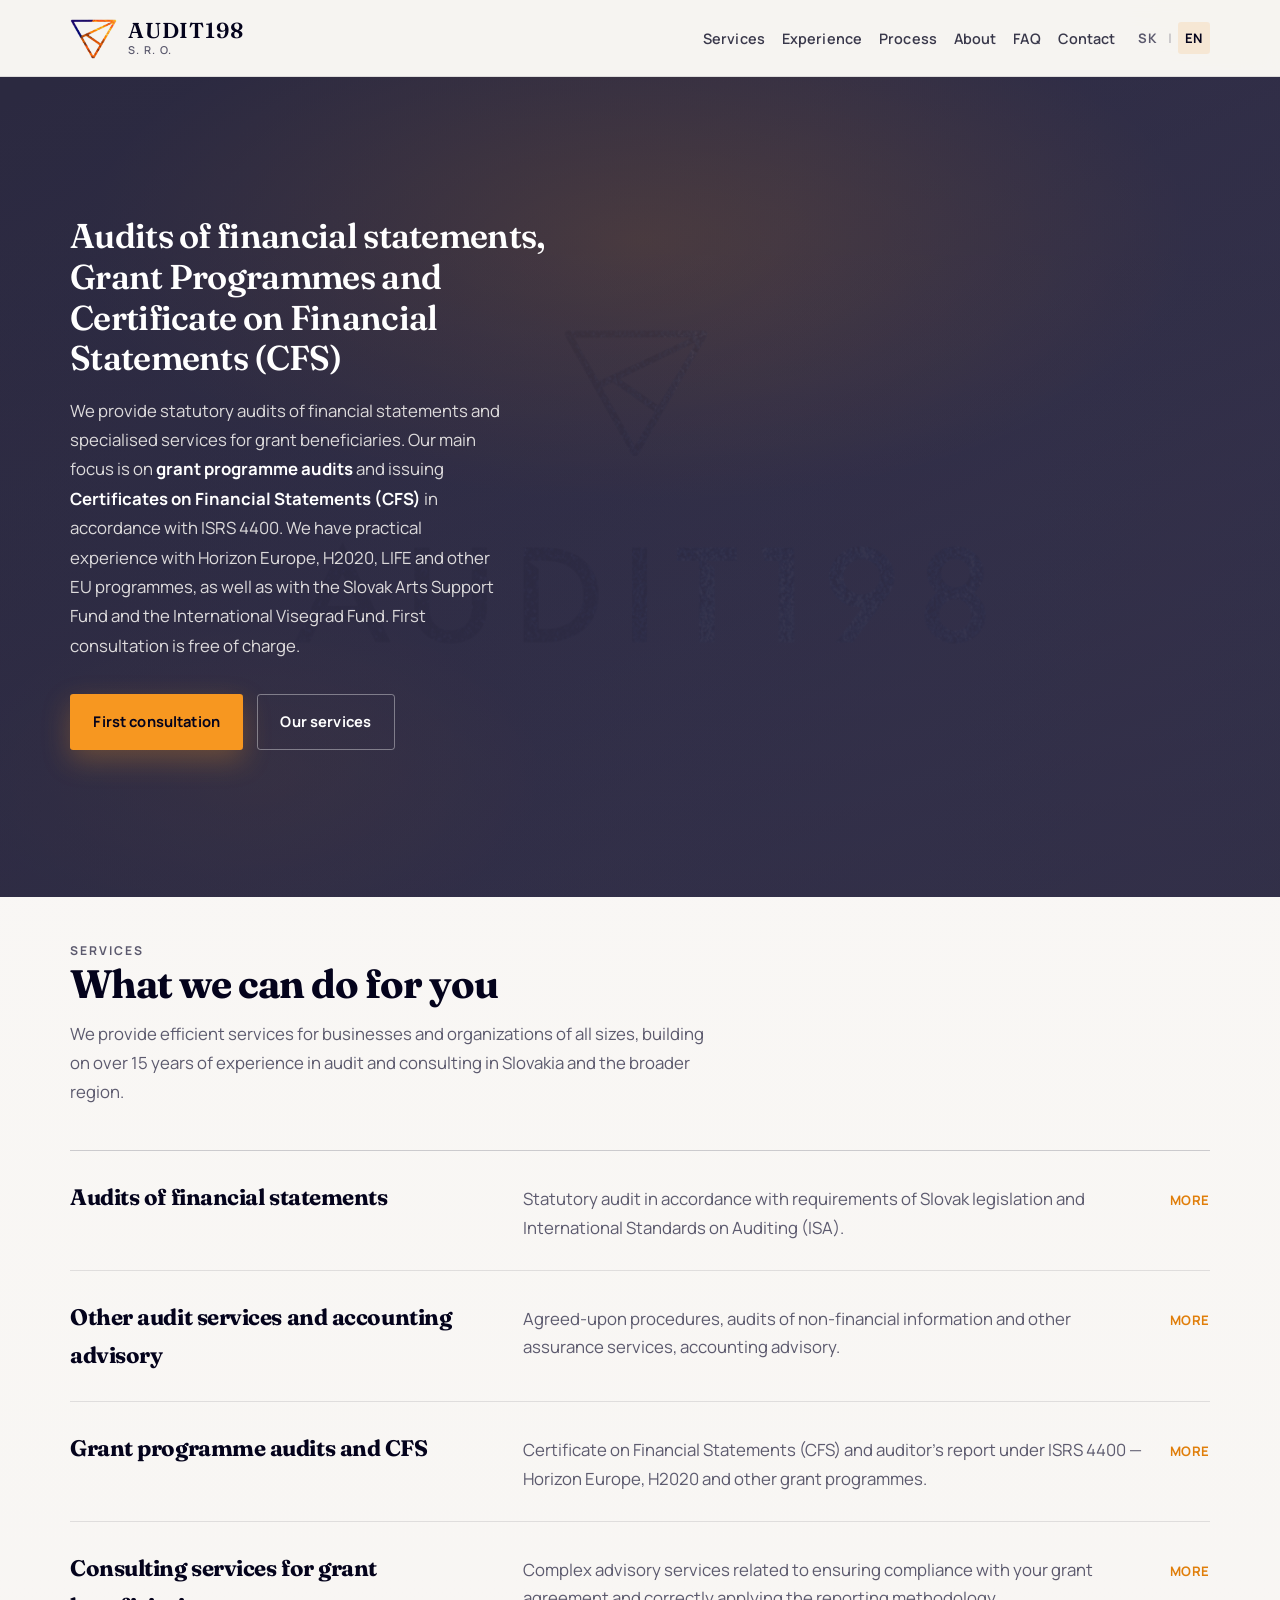
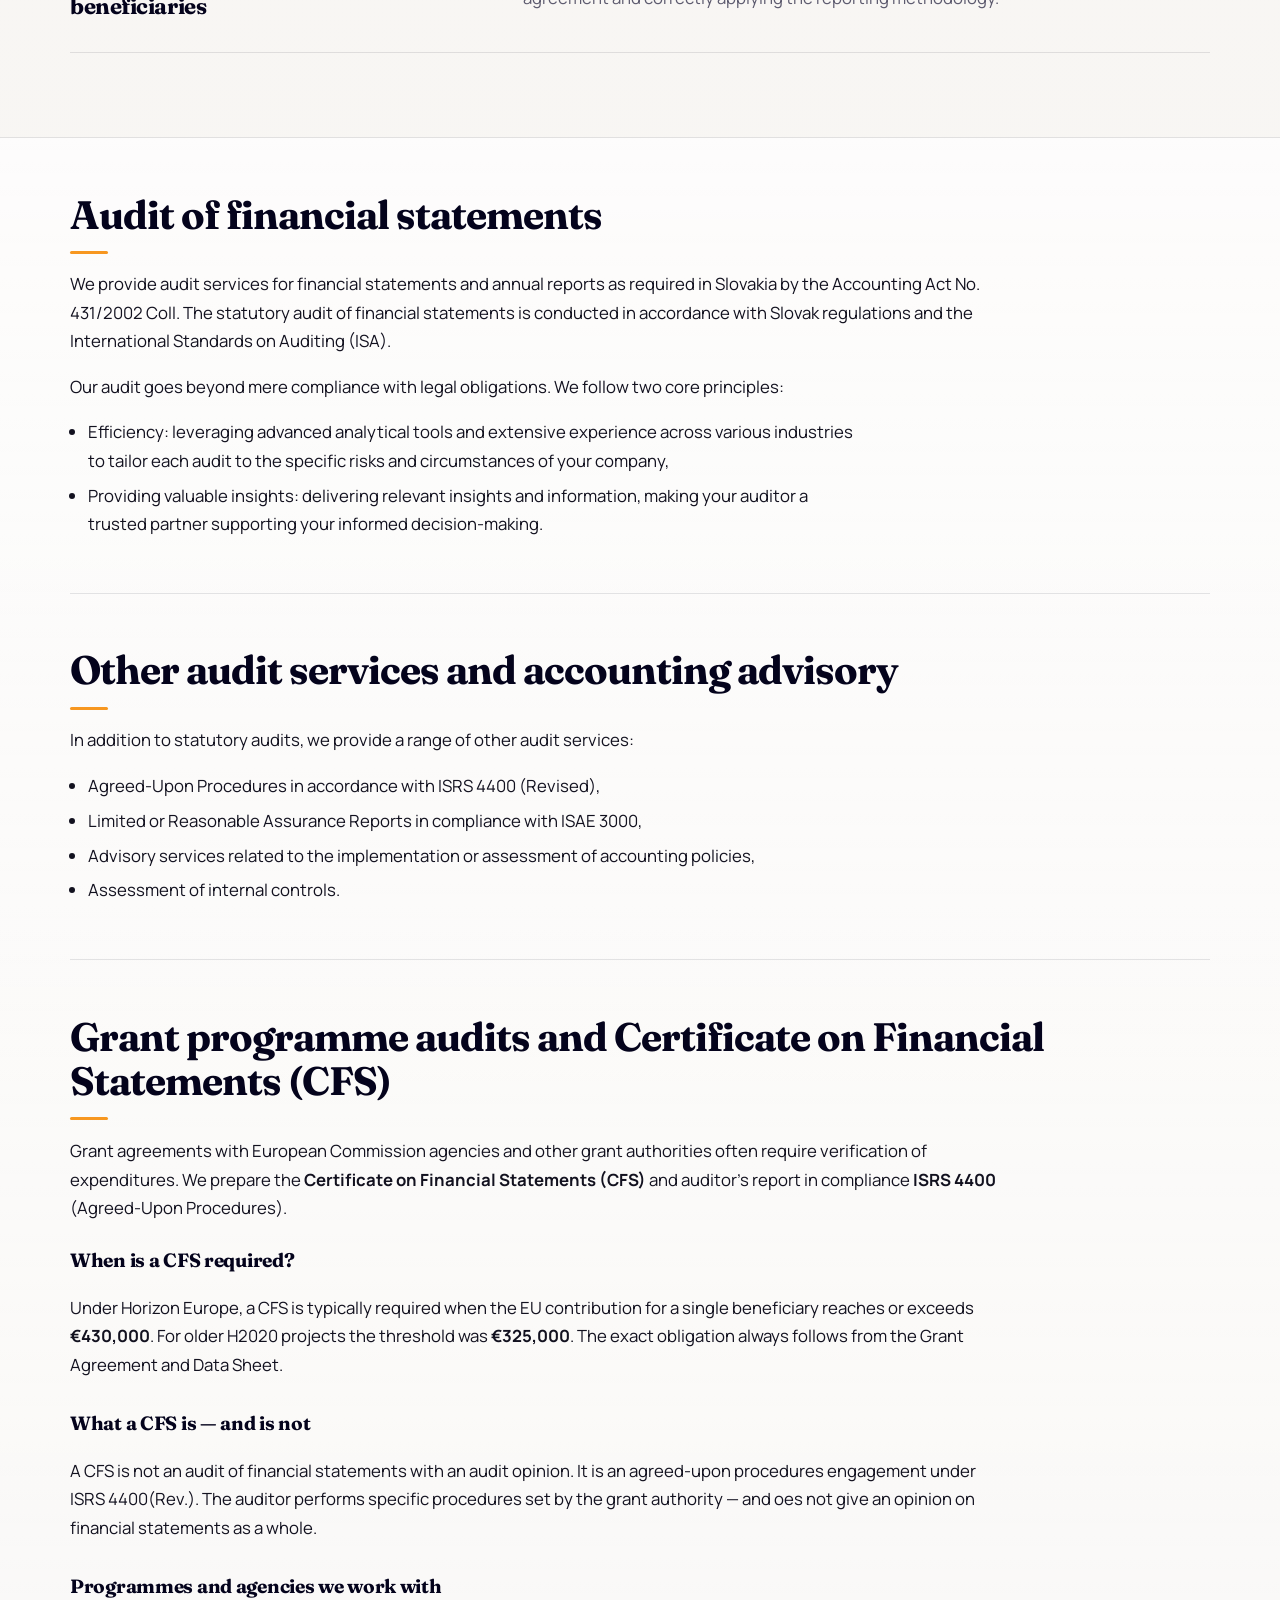
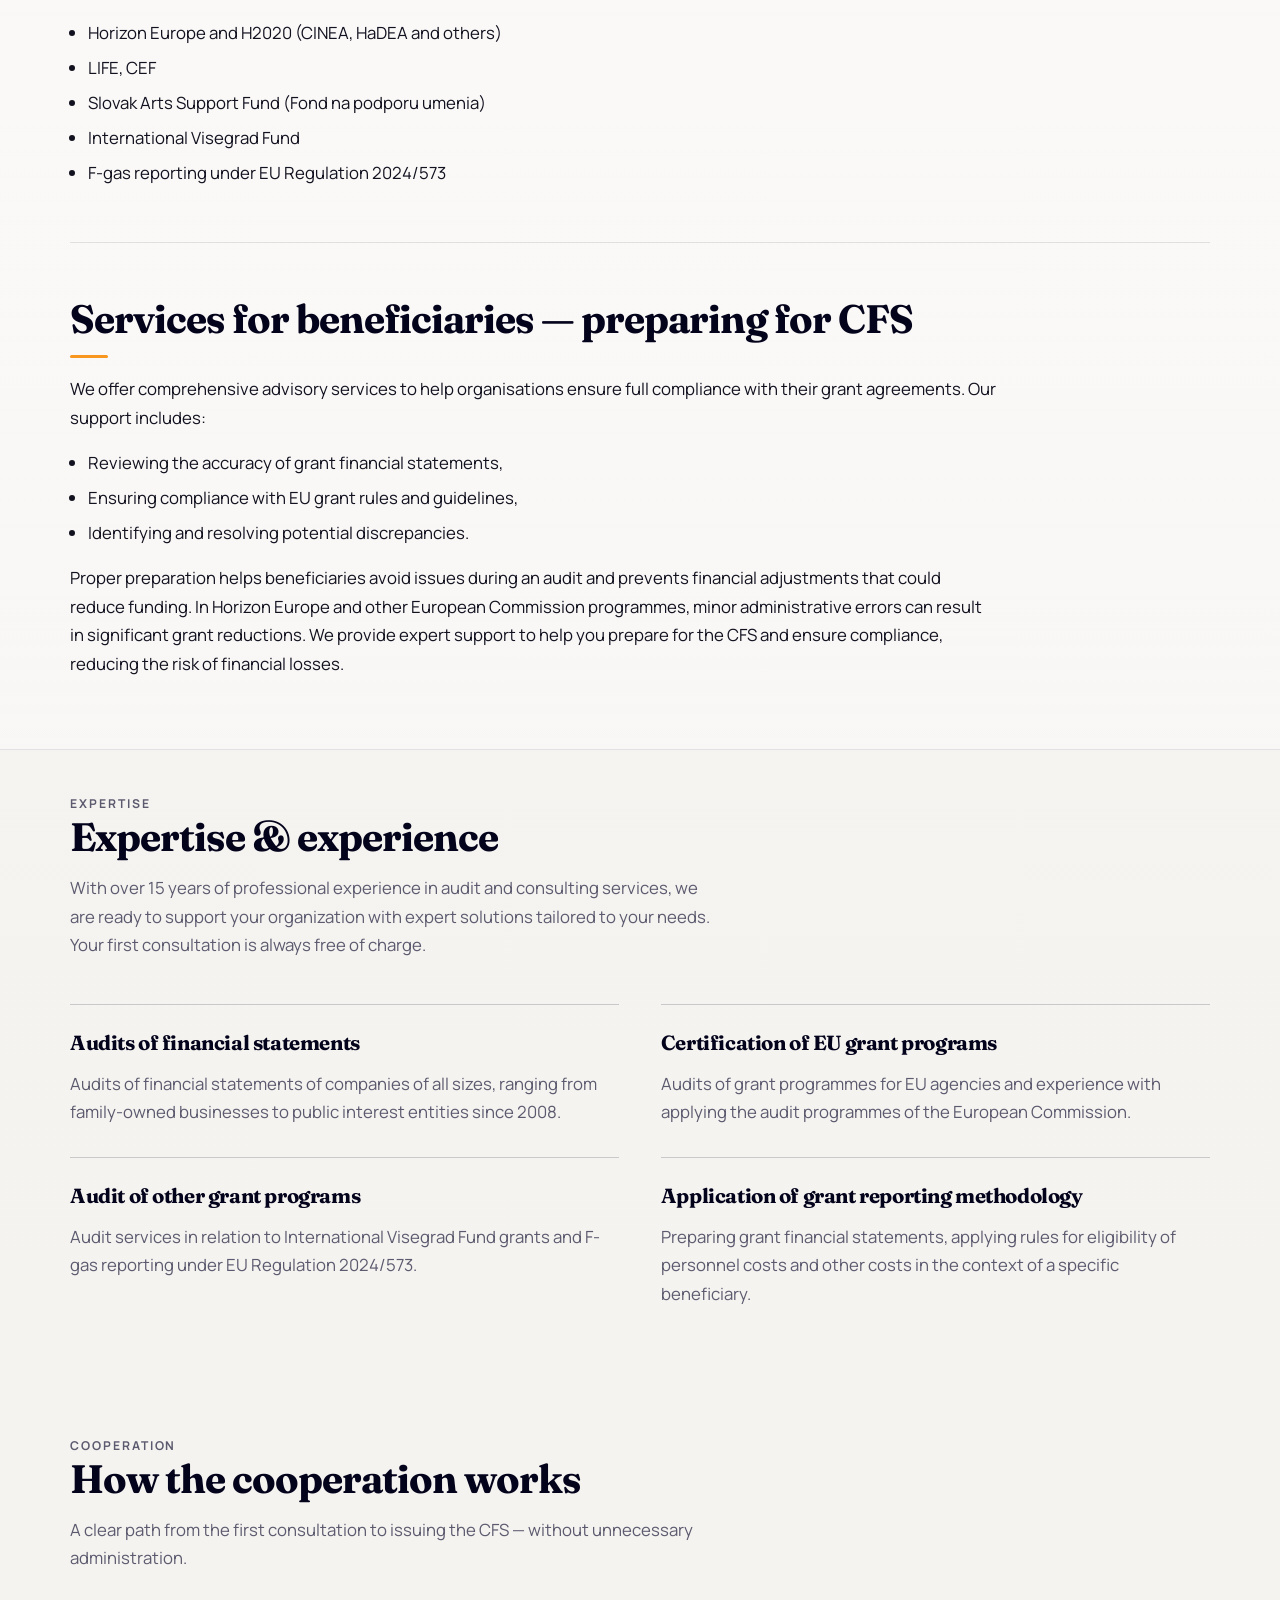
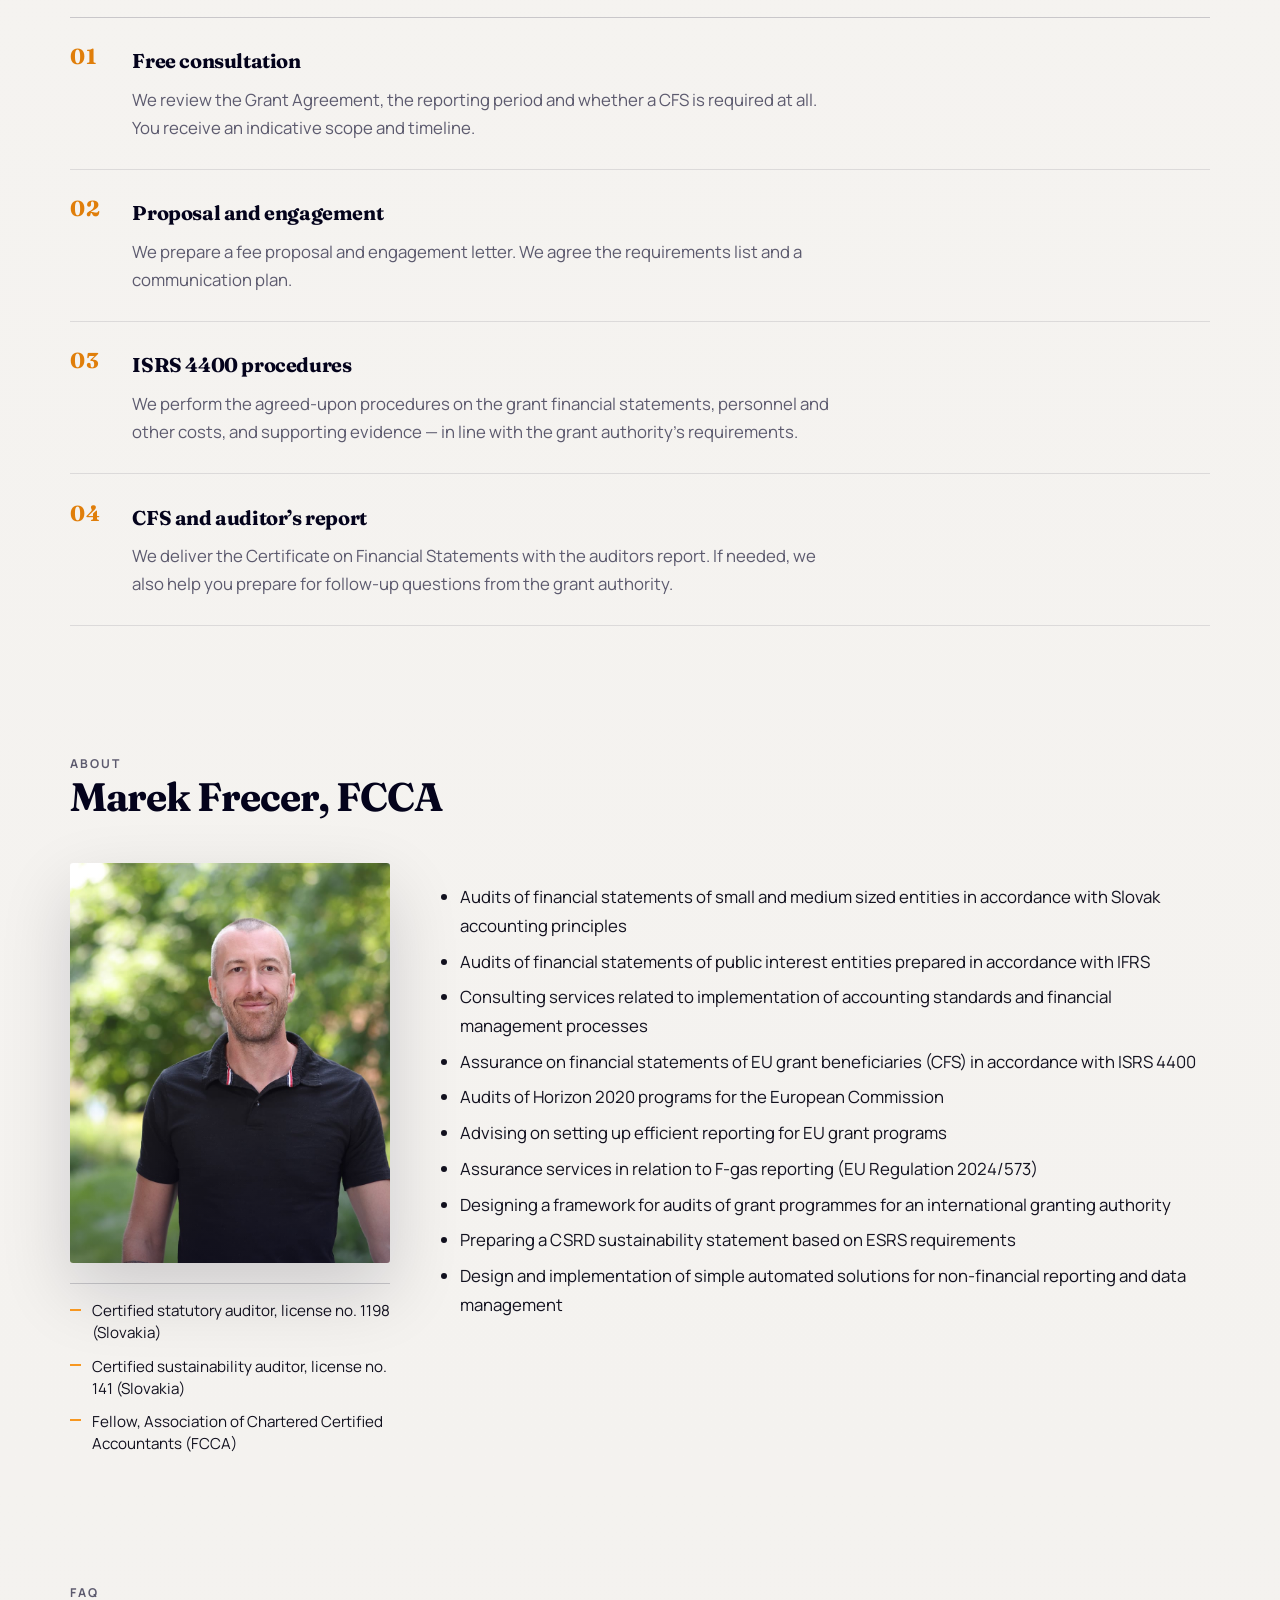
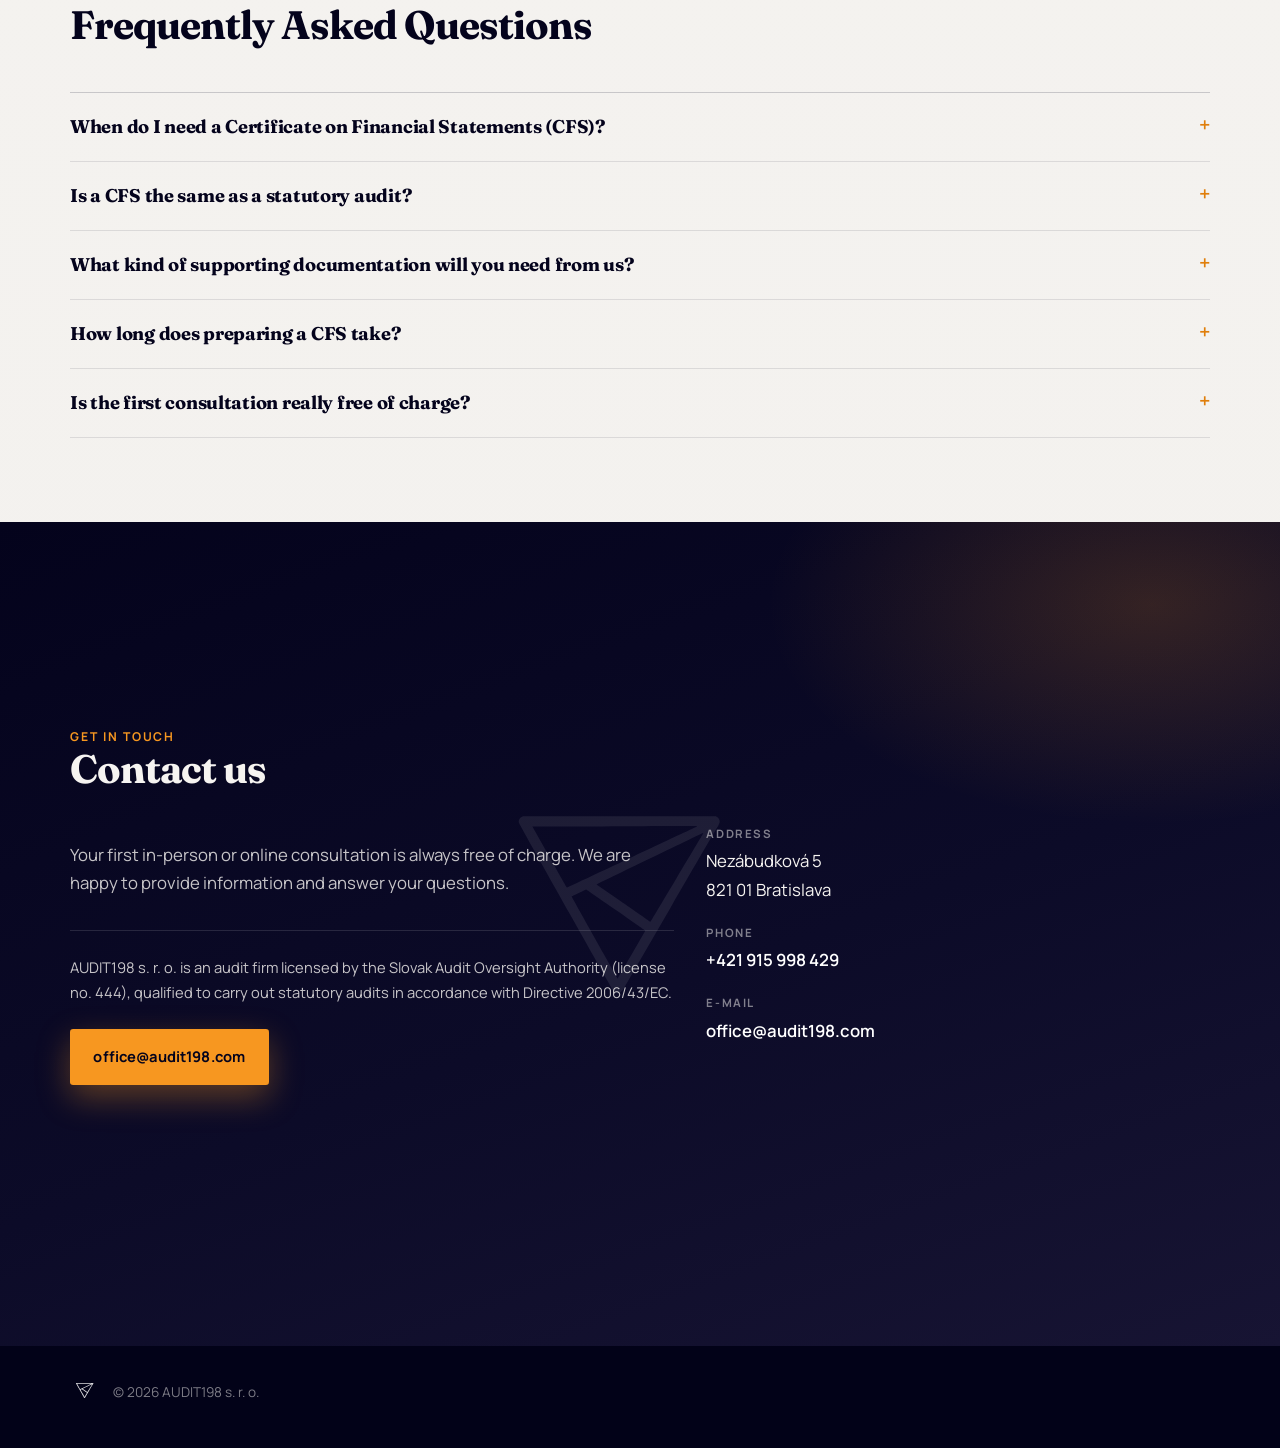
==== en/index.html @ 9d831106 "Add real /en and /sk language URLs for SEO GitHub Pages had no /en path, so DuckDuckGo’s English URL" ====
<!DOCTYPE html>
<html lang="en" data-lang="en">
  <head>
    <meta charset="utf-8" />
    <meta name="viewport" content="width=device-width, initial-scale=1" />
    <title>Grant Programme Audits and CFS | AUDIT198 s.r.o.</title>
    <meta
      name="description"
      content="Grant programme audits and Certificate on Financial Statements (CFS) under ISRS 4400. Experience with Horizon Europe, H2020 and other EU grants. Free consultation."
    />
    <meta name="theme-color" content="#04031c" />
    <link rel="canonical" href="https://www.audit198.com/en/" />
    <link rel="icon" href="../assets/brand/favicon.png" type="image/png" />
    <link rel="preconnect" href="https://fonts.googleapis.com" />
    <link rel="preconnect" href="https://fonts.gstatic.com" crossorigin />
    <link
      href="https://fonts.googleapis.com/css2?family=Fraunces:opsz,wght@9..144,500;9..144,600;9..144,700&family=Manrope:wght@400;500;600;700&display=swap"
      rel="stylesheet"
    />
    <link rel="stylesheet" href="../css/styles.css" />
    <link rel="alternate" hreflang="sk" href="https://www.audit198.com/" />
    <link rel="alternate" hreflang="en" href="https://www.audit198.com/en/" />
    <link rel="alternate" hreflang="x-default" href="https://www.audit198.com/" />
    <meta property="og:type" content="website" />
    <meta property="og:url" content="https://www.audit198.com/en/" />
    <meta property="og:title" content="Grant Programme Audits and CFS | AUDIT198 s.r.o." />
    <meta property="og:description" content="Grant programme audits and Certificate on Financial Statements (CFS) under ISRS 4400. Experience with Horizon Europe, H2020 and other EU grants. Free consultation." />
    <meta property="og:locale" content="en_US" />
    <meta property="og:locale:alternate" content="sk_SK" />
    <meta property="og:site_name" content="AUDIT198 s.r.o." />
  </head>
<body>
    <a class="skip-link" href="#main">
      <span data-lang="sk">Preskočiť na obsah</span>
      <span data-lang="en">Skip to content</span>
    </a>

    <header class="site-header">
      <div class="wrap header-inner">
        <a class="brand" href="#top" aria-label="AUDIT198">
          <img
            class="brand-logo"
            src="../assets/brand/logo-header.png"
            width="149"
            height="128"
            alt=""
          />
          <span class="brand-text">
            <span class="brand-name">AUDIT198</span>
            <span class="brand-tag">s. r. o.</span>
          </span>
        </a>

        <nav class="nav" aria-label="Primary">
          <ul class="nav-links">
            <li>
              <a href="#services">
                <span data-lang="sk">Služby</span>
                <span data-lang="en">Services</span>
              </a>
            </li>
            <li>
              <a href="#experience">
                <span data-lang="sk">Skúsenosti</span>
                <span data-lang="en">Experience</span>
              </a>
            </li>
            <li>
              <a href="#process">
                <span data-lang="sk">Proces</span>
                <span data-lang="en">Process</span>
              </a>
            </li>
            <li>
              <a href="#about">
                <span data-lang="sk">O nás</span>
                <span data-lang="en">About</span>
              </a>
            </li>
            <li>
              <a href="#faq">
                <span data-lang="sk">FAQ</span>
                <span data-lang="en">FAQ</span>
              </a>
            </li>
            <li>
              <a href="#contact">
                <span data-lang="sk">Kontakt</span>
                <span data-lang="en">Contact</span>
              </a>
            </li>
          </ul>

          <div class="lang-switch" aria-label="Language">
            <a href="../" data-set-lang="sk" hreflang="sk">SK</a>
            <span class="sep" aria-hidden="true">|</span>
            <a href="./" data-set-lang="en" hreflang="en">EN</a>
          </div>
        </nav>
      </div>
    </header>

    <main id="main">
      <section class="hero" id="top" aria-labelledby="hero-heading">
        <div class="hero-media" aria-hidden="true"></div>
        <div class="hero-shade" aria-hidden="true"></div>
        <div class="wrap hero-stage">
          <div class="hero-inner">
            <h1 id="hero-heading">
              <span data-lang="sk"
                >Audit účtovnej závierky, Audit grantových programov a Certificate on Financial Statements (CFS)</span
              >
              <span data-lang="en"
                >Audits of financial statements, Grant Programmes and Certificate on Financial Statements (CFS)</span
              >
            </h1>
            <p class="hero-lead">
              <span data-lang="sk"
                >Poskytujeme štatutárny audit účtovnej závierky a špecializované audítorské služby pre príjemcov grantov. Zameriavame sa najmä na <strong>audit grantových programov</strong> a vydávanie <strong>Certificate on Financial Statements (CFS)</strong> podľa štandardu ISRS 4400. Máme praktické skúsenosti s programami Horizon Europe, H2020, LIFE a ďalšími EÚ grantmi, ako aj s grantmi Fondu na podporu umenia a International Visegrad Fund. Prvá konzultácia je bezplatná.</span
              >
              <span data-lang="en"
                >We provide statutory audits of financial statements and specialised services for grant beneficiaries. Our main focus is on <strong>grant programme audits</strong> and issuing <strong>Certificates on Financial Statements (CFS)</strong> in accordance with ISRS 4400. We have practical experience with Horizon Europe, H2020, LIFE and other EU programmes, as well as with the Slovak Arts Support Fund and the International Visegrad Fund. First consultation is free of charge.</span
              >
            </p>
            <div class="hero-actions">
              <a class="btn btn-primary" href="#contact">
                <span data-lang="sk">Prvá konzultácia</span>
                <span data-lang="en">First consultation</span>
              </a>
              <a class="btn btn-ghost" href="#services">
                <span data-lang="sk">Naše služby</span>
                <span data-lang="en">Our services</span>
              </a>
            </div>
          </div>
          <div class="hero-ornament" aria-hidden="true">
            <object
              type="image/svg+xml"
              data="assets/brand/logo-stroke-once.svg"
              title="AUDIT198"
            ></object>
          </div>
        </div>
      </section>

      <section class="section services" id="services" aria-labelledby="services-heading">
        <div class="wrap">
          <div class="section-head">
            <p class="section-kicker">
              <span data-lang="sk">Služby</span>
              <span data-lang="en">Services</span>
            </p>
            <h2 id="services-heading">
              <span data-lang="sk">Čo pre vás vieme urobiť</span>
              <span data-lang="en">What we can do for you</span>
            </h2>
            <p>
              <span data-lang="sk"
                >Poskytujeme služby v oblasti auditu a poradenstva pre firmy a organizácie všetkých
                veľkostí, s využitím viac ako 15 rokov skúseností s efektívnym riadením
                projektov.</span
              >
              <span data-lang="en"
                >We provide efficient services for businesses and organizations of all sizes,
                building on over 15 years of experience in audit and consulting in Slovakia and the
                broader region.</span
              >
            </p>
          </div>

          <div class="service-list">
            <a class="service-item" href="#service-statutory">
              <h3>
                <span data-lang="sk">Audit účtovnej závierky</span>
                <span data-lang="en">Audits of financial statements</span>
              </h3>
              <p>
                <span data-lang="sk"
                  >Štatutárny audit podľa slovenskej legislatívy a medzinárodných audítorských
                  štandardov (ISA).</span
                >
                <span data-lang="en"
                  >Statutory audit in accordance with requirements of Slovak legislation and
                  International Standards on Auditing (ISA).</span
                >
              </p>
              <span class="more">
                <span data-lang="sk">Viac</span>
                <span data-lang="en">More</span>
              </span>
            </a>

            <a class="service-item" href="#service-other">
              <h3>
                <span data-lang="sk">Iné audítorské služby a účtovné poradenstvo</span>
                <span data-lang="en">Other audit services and accounting advisory</span>
              </h3>
              <p>
                <span data-lang="sk"
                  >Správy o dohodnutých postupoch, overovanie nefinančných informácií a iné
                  uisťovacie služby, účtovné poradenstvo.</span
                >
                <span data-lang="en"
                  >Agreed-upon procedures, audits of non-financial information and other assurance
                  services, accounting advisory.</span
                >
              </p>
              <span class="more">
                <span data-lang="sk">Viac</span>
                <span data-lang="en">More</span>
              </span>
            </a>

            <a class="service-item" href="#service-grants">
              <h3>
                <span data-lang="sk">Audit grantových programov a CFS</span>
                <span data-lang="en">Grant programme audits and CFS</span>
              </h3>
              <p>
                <span data-lang="sk"
                  >Certificate on Financial Statements (CFS) a správa audítora podľa ISRS 4400 —
                  Horizon Europe, H2020 a ďalšie grantové programy.</span
                >
                <span data-lang="en"
                  >Certificate on Financial Statements (CFS) and auditor’s report under ISRS 4400 —
                  Horizon Europe, H2020 and other grant programmes.</span
                >
              </p>
              <span class="more">
                <span data-lang="sk">Viac</span>
                <span data-lang="en">More</span>
              </span>
            </a>

            <a class="service-item" href="#service-advisory">
              <h3>
                <span data-lang="sk">Poradenské služby pre príjemcov EÚ grantov</span>
                <span data-lang="en">Consulting services for grant beneficiaries</span>
              </h3>
              <p>
                <span data-lang="sk"
                  >Komplexné poradenstvo zamerané na zabezpečenie súladu s grantovou zmluvou a
                  aplikovaním metodiky vykazovania.</span
                >
                <span data-lang="en"
                  >Complex advisory services related to ensuring compliance with your grant
                  agreement and correctly applying the reporting methodology.</span
                >
              </p>
              <span class="more">
                <span data-lang="sk">Viac</span>
                <span data-lang="en">More</span>
              </span>
            </a>
          </div>
        </div>
      </section>

      <section class="details" aria-label="Service details">
        <div class="wrap">
          <article class="detail">
            <h2 id="service-statutory">
              <span data-lang="sk">Audit účtovnej závierky</span>
              <span data-lang="en">Audit of financial statements</span>
            </h2>
            <div data-lang="sk">
              <p>
                Overenie účtovnej závierky audítorom a overenie výročnej správy tak ako predpisuje
                Zákon o účtovníctve č. 431/2002 Z. z. Štatutárny audit účtovnej závierky sa vykonáva
                v súlade s pravidlami platnými na Slovensku a Medzinárodnými audítorskými štandardami
                (ISA — International Standards on Auditing).
              </p>
              <p>
                Audit nie je len splnenie legislatívnej povinnosti. Riadime sa dvoma zásadami.
                Prvou je efektívnosť: využívanie analytických nástrojov a dlhoročných skúseností z
                rôznych odvetví tak, aby bol každý audit prispôsobený špecifickým rizikám a situácii
                danej spoločnosti. Druhou je prinášať spoločnosti relevantné vhľady a informácie,
                čím vedenie získava v audítorovi dôveryhodného partnera.
              </p>
            </div>
            <div data-lang="en">
              <p>
                We provide audit services for financial statements and annual reports as required in
                Slovakia by the Accounting Act No. 431/2002 Coll. The statutory audit of financial
                statements is conducted in accordance with Slovak regulations and the International
                Standards on Auditing (ISA).
              </p>
              <p>Our audit goes beyond mere compliance with legal obligations. We follow two core principles:</p>
              <ul>
                <li>
                  Efficiency: leveraging advanced analytical tools and extensive experience across
                  various industries to tailor each audit to the specific risks and circumstances of
                  your company,
                </li>
                <li>
                  Providing valuable insights: delivering relevant insights and information, making
                  your auditor a trusted partner supporting your informed decision-making.
                </li>
              </ul>
            </div>
          </article>

          <article class="detail">
            <h2 id="service-other">
              <span data-lang="sk">Iné audítorské služby a účtovné poradenstvo</span>
              <span data-lang="en">Other audit services and accounting advisory</span>
            </h2>
            <div data-lang="sk">
              <p>
                Vykonávame aj iné audítorské služby ako:
              </p>
              <ul>
                <li>Príprava správy o dohodnutých postupoch v súlade so štandardom ISRS 4400 (Rev.),</li>
                <li>Príprava správy o primeranom alebo obmedzenom uistení v súlade so štandardom ISAE 3000,</li>
                <li>Poradenské služby súvisiace s prípravou alebo posúdením účtovných politík,</li>
                <li>Posúdenie vnútorného kontrolného prostredia, a iné.</li>
              </ul>
            </div>
            <div data-lang="en">
              <p>
                In addition to statutory audits, we provide a range of other audit services:
              </p>
              <ul>
                <li>Agreed-Upon Procedures in accordance with ISRS 4400 (Revised),</li>
                <li>Limited or Reasonable Assurance Reports in compliance with ISAE 3000,</li>
                <li>Advisory services related to the implementation or assessment of accounting policies,</li>
                <li>Assessment of internal controls.</li>
              </ul>
            </div>
          </article>

          <article class="detail">
            <h2 id="service-grants">
              <span data-lang="sk"
                >Audit grantových programov a Certificate on Financial Statements (CFS)</span
              >
              <span data-lang="en"
                >Grant programme audits and Certificate on Financial Statements (CFS)</span
              >
            </h2>
            <div data-lang="sk">
              <p>
                Grantové zmluvy s agentúrami Európskej komisie a inými poskytovateľmi často vyžadujú overenie čerpaných prostriedkov. Pripravíme <strong>Certificate on Financial Statements (CFS)</strong> a správu audítora podľa štandardu <strong>ISRS 4400(Rev.)</strong> (Agreed-Upon Procedures).
              </p>
              <h3>Kedy je CFS povinné?</h3>
              <p>
                Pri programoch Horizon Europe je CFS spravidla povinné, ak príspevok EÚ pre jedného príjemcu dosiahne alebo presiahne <strong>430 000 €</strong>. Pri starších projektoch H2020 bola hranica <strong>325 000 €</strong>. Presná povinnosť vždy vyplýva z Grant Agreementu a Data Sheetu.
              </p>
              <h3>Čo CFS je a čo nie je</h3>
              <p>
                CFS nie je klasický štatutárny audit so stanoviskom. Ide o overenie dohodnutých postupov (agreed-upon procedures) podľa ISRS 4400(Rev.). Audítor vykonáva konkrétne postupy stanovené poskytovateľom grantu, a nedáva názor na súlad účtovnej závierky ako celku.
              </p>
              <h3>Programy a agentúry, s ktorými máme skúsenosti</h3>
              <ul>
                <li>Horizon Europe a H2020 (CINEA, HaDEA a ďalšie)</li>
                <li>LIFE, CEF</li>
                <li>Fond na podporu umenia</li>
                <li>International Visegrad Fund</li>
                <li>F-gas reporting podľa Nariadenia EÚ 2024/573</li>
              </ul>
            </div>
            <div data-lang="en">
              <p>
                Grant agreements with European Commission agencies and other grant authorities often require verification of expenditures. We prepare the <strong>Certificate on Financial Statements (CFS)</strong> and auditor’s report in compliance <strong>ISRS 4400</strong> (Agreed-Upon Procedures).
              </p>
              <h3>When is a CFS required?</h3>
              <p>
                Under Horizon Europe, a CFS is typically required when the EU contribution for a single beneficiary reaches or exceeds <strong>€430,000</strong>. For older H2020 projects the threshold was <strong>€325,000</strong>. The exact obligation always follows from the Grant Agreement and Data Sheet.
              </p>
              <h3>What a CFS is — and is not</h3>
              <p>
                A CFS is not an audit of financial statements with an audit opinion. It is an agreed-upon procedures engagement under ISRS 4400(Rev.). The auditor performs specific procedures set by the grant authority — and oes not give an opinion on financial statements as a whole.
              </p>
              <h3>Programmes and agencies we work with</h3>
              <ul>
                <li>Horizon Europe and H2020 (CINEA, HaDEA and others)</li>
                <li>LIFE, CEF</li>
                <li>Slovak Arts Support Fund (Fond na podporu umenia)</li>
                <li>International Visegrad Fund</li>
                <li>F-gas reporting under EU Regulation 2024/573</li>
              </ul>
            </div>
          </article>

          <article class="detail">
            <h2 id="service-advisory">
              <span data-lang="sk">Poradenské služby pre príjemcov EÚ grantov</span>
              <span data-lang="en">Services for beneficiaries — preparing for CFS</span>
            </h2>
            <div data-lang="sk">
              <p>
                Ako skúsený audítor európskych grantových programov môžeme organizáciám poskytnúť komplexné poradenské služby zamerané na zabezpečenie súladu s grantovou zmluvou. Tieto služby zahŕňajú kontrolu správnosti finančných výkazov, zabezpečenie dodržiavania pravidiel, a identifikáciu a riešenie potenciálnych nezrovnalostí. Môžeme tiež pomôcť pri zlepšení interných kontrolných procesov.
              </p>
              <p>
                Vaša organizácia takto môže predísť situácii, keď by následný audit grantovej zmluvy odhalil nezrovnalosti, kvôli ktorým môže dôjsť ku finančným korekciám a nepreplateniu prostriedkov. V prípade grantových programov Európskej komisie sú to pravidelné povinné audity pri žiadosti o preplatenie, alebo náhodné a veľmi podrobné audity vybraných reportingových období. Ex-ante kontrola dokumentácie a procesov môže predísť nálezom auditu a stratám pri preplácaní.
              </p>
            </div>
            <div data-lang="en">
              <p>
                We offer comprehensive advisory services to help organisations ensure full compliance with their grant agreements. Our support includes:
              </p>
              <ul>
                <li>Reviewing the accuracy of grant financial statements,</li>
                <li>Ensuring compliance with EU grant rules and guidelines,</li>
                <li>Identifying and resolving potential discrepancies.</li>
              </ul>
              <p>
                Proper preparation helps beneficiaries avoid issues during an audit and prevents financial adjustments that could reduce funding. In Horizon Europe and other European Commission programmes, minor administrative errors can result in significant grant reductions. We provide expert support to help you prepare for the CFS and ensure compliance, reducing the risk of financial losses.
              </p>
            </div>
          </article>
        </div>
      </section>

      <section class="section experience" id="experience" aria-labelledby="experience-heading">
        <div class="wrap">
          <div class="section-head">
            <p class="section-kicker">
              <span data-lang="sk">Skúsenosti</span>
              <span data-lang="en">Expertise</span>
            </p>
            <h2 id="experience-heading">
              <span data-lang="sk">Vybrané skúsenosti</span>
              <span data-lang="en">Expertise &amp; experience</span>
            </h2>
            <p>
              <span data-lang="sk"
                >Radi zúžitkujeme viac ako 15 rokov odbornej praxe v oblasti auditu a poradenských služieb vo váš prospech. Prvá konzultácia je vždy bezplatná.</span
              >
              <span data-lang="en"
                >With over 15 years of professional experience in audit and consulting services, we are ready to support your organization with expert solutions tailored to your needs. Your first consultation is always free of charge.</span
              >
            </p>
          </div>

          <div class="experience-grid">
            <div class="exp-item">
              <h3>
                <span data-lang="sk">Audit</span>
                <span data-lang="en">Audits of financial statements</span>
              </h3>
              <p>
                <span data-lang="sk"
                  >Audit účtovných závierok spoločností všetkých veľkostí, od rodinných podnikov po
                  subjekty verejného záujmu od roku 2008.</span
                >
                <span data-lang="en"
                  >Audits of financial statements of companies of all sizes, ranging from
                  family-owned businesses to public interest entities since 2008.</span
                >
              </p>
            </div>
            <div class="exp-item">
              <h3>
                <span data-lang="sk">EÚ grantové programy</span>
                <span data-lang="en">Certification of EU grant programs</span>
              </h3>
              <p>
                <span data-lang="sk"
                  >Audit grantových programov priamo pre Európsku komisiu a skúsenosti s
                  aplikovaním postupov auditu Európskej komisie.</span
                >
                <span data-lang="en"
                  >Audits of grant programmes for EU agencies and experience with applying the audit
                  programmes of the European Commission.</span
                >
              </p>
            </div>
            <div class="exp-item">
              <h3>
                <span data-lang="sk">Iné audítorské a uisťovacie služby</span>
                <span data-lang="en">Audit of other grant programs</span>
              </h3>
              <p>
                <span data-lang="sk"
                  >Overovanie výkazov pre Fond na podporu umenia, International Visegrad Fund, alebo
                  overovanie F-gas reportov podľa požiadaviek Nariadenia EÚ 2024/573.</span
                >
                <span data-lang="en"
                  >Audit services in relation to International Visegrad Fund grants and F-gas
                  reporting under EU Regulation 2024/573.</span
                >
              </p>
            </div>
            <div class="exp-item">
              <h3>
                <span data-lang="sk">Aplikovanie metodiky vykazovania EÚ programov</span>
                <span data-lang="en">Application of grant reporting methodology</span>
              </h3>
              <p>
                <span data-lang="sk"
                  >Príprava finančného výkazu grantu a uplatňovanie pravidiel pre oprávnenosť
                  mzdových a iných nákladov v prostredí príjemcu na Slovensku.</span
                >
                <span data-lang="en"
                  >Preparing grant financial statements, applying rules for eligibility of personnel
                  costs and other costs in the context of a specific beneficiary.</span
                >
              </p>
            </div>
          </div>
        </div>
      </section>

      <section class="section process" id="process" aria-labelledby="process-heading">
        <div class="wrap">
          <div class="section-head">
            <p class="section-kicker">
              <span data-lang="sk">Spolupráca</span>
              <span data-lang="en">Cooperation</span>
            </p>
            <h2 id="process-heading">
              <span data-lang="sk">Ako prebieha spolupráca</span>
              <span data-lang="en">How the cooperation works</span>
            </h2>
            <p>
              <span data-lang="sk"
                >Jasný postup od prvej konzultácie po vydanie CFS — bez zbytočnej administratívy.</span
              >
              <span data-lang="en"
                >A clear path from the first consultation to issuing the CFS — without unnecessary
                administration.</span
              >
            </p>
          </div>
          <ol class="process-steps">
            <li>
              <span class="process-num" aria-hidden="true">01</span>
              <div>
                <h3>
                  <span data-lang="sk">Bezplatná konzultácia</span>
                  <span data-lang="en">Free consultation</span>
                </h3>
                <p>
                  <span data-lang="sk"
                    >Preberieme Grant Agreement, reportingové obdobie a to, či je CFS vôbec
                    povinné. Dostanete orientačný rozsah prác a termín.</span
                  >
                  <span data-lang="en"
                    >We review the Grant Agreement, the reporting period and whether a CFS is
                    required at all. You receive an indicative scope and timeline.</span
                  >
                </p>
              </div>
            </li>
            <li>
              <span class="process-num" aria-hidden="true">02</span>
              <div>
                <h3>
                  <span data-lang="sk">Ponuka a zmluva</span>
                  <span data-lang="en">Proposal and engagement</span>
                </h3>
                <p>
                  <span data-lang="sk"
                    >Pripravíme cenovú ponuku a zmluvu. Dohodneme zoznam podkladov a komunikačný plán.</span
                  >
                  <span data-lang="en"
                    >We prepare a fee proposal and engagement letter. We agree the requirements list and a communication plan.</span
                  >
                </p>
              </div>
            </li>
            <li>
              <span class="process-num" aria-hidden="true">03</span>
              <div>
                <h3>
                  <span data-lang="sk">Overenie podľa ISRS 4400</span>
                  <span data-lang="en">ISRS 4400 procedures</span>
                </h3>
                <p>
                  <span data-lang="sk"
                    >Vykonáme dohodnuté postupy na finančných výkazoch grantu, mzdových a iných nákladoch a podpornej dokumentácii — v súlade s požiadavkami poskytovateľa.</span
                  >
                  <span data-lang="en"
                    >We perform the agreed-upon procedures on the grant financial statements, personnel and other costs, and supporting evidence — in line with the grant authority's requirements.</span
                  >
                </p>
              </div>
            </li>
            <li>
              <span class="process-num" aria-hidden="true">04</span>
              <div>
                <h3>
                  <span data-lang="sk">CFS a správa audítora</span>
                  <span data-lang="en">CFS and auditor’s report</span>
                </h3>
                <p>
                  <span data-lang="sk"
                    >Dodáme Certificate on Financial Statements so správou audítora. Podľa potreby vás pripravíme aj na následné otázky poskytovateľa.</span
                  >
                  <span data-lang="en"
                    >We deliver the Certificate on Financial Statements with the auditors report. If needed, we also help you prepare for follow-up questions from the grant authority.</span
                  >
                </p>
              </div>
            </li>
          </ol>
        </div>
      </section>

      <section class="section about" id="about" aria-labelledby="about-heading">
        <div class="wrap">
          <div class="section-head">
            <p class="section-kicker">
              <span data-lang="sk">O nás</span>
              <span data-lang="en">About</span>
            </p>
            <h2 id="about-heading">Marek Frecer, FCCA</h2>
          </div>
          <div class="about-layout">
            <div class="about-sidebar">
              <figure class="about-photo">
                <img
                  src="../assets/marek.jpg"
                  alt="Marek Frecer, FCCA"
                  width="900"
                  height="1250"
                  loading="lazy"
                />
              </figure>
              <ul class="creds">
                <li>
                  <span data-lang="sk">Certifikovaný štatutárny audítor, licencia č. 1198</span>
                  <span data-lang="en">Certified statutory auditor, license no. 1198 (Slovakia)</span>
                </li>
                <li>
                  <span data-lang="sk">Certifikovaný audítor pre oblasť udržateľnosti, licencia č. 141</span>
                  <span data-lang="en">Certified sustainability auditor, license no. 141 (Slovakia)</span>
                </li>
                <li>Fellow, Association of Chartered Certified Accountants (FCCA)</li>
              </ul>
            </div>
            <div class="about-copy">
              <div data-lang="sk">
                <ul class="experience-list">
                  <li>Audit účtovných závierok spoločností zostavených podľa slovenských postupov účtovania</li>
                  <li>
                    Audit účtovných závierok subjektov verejného záujmu zostavených v súlade s IFRS
                  </li>
                  <li>
                    Poradenské projekty súvisiace s implementáciou účtovných štandardov a procesov
                    finančného riadenia
                  </li>
                  <li>
                    Overovanie finančných výkazov grantových programov (CFS) pre grantové agentúry
                    Európskej komisie (CINEA, HaDEA a iné) podľa ISRS 4400
                  </li>
                  <li>Audity grantov v programe Horizon 2020 pre Európsku komisiu</li>
                  <li>Poradenstvo pri nastavení vykazovania grantových programov Európskej komisie</li>
                  <li>Tvorba rámca pre audit grantových programov medzinárodnej grantovej agentúry</li>
                  <li>
                    Príprava správ o udržateľnosti podľa smernice CSRD a požiadaviek ESRS
                  </li>
                  <li>Dizajn a implementácia jednoduchých automatizovaných nástrojov pre vykazovanie</li>
                </ul>
              </div>
              <div data-lang="en">
                <ul class="experience-list">
                  <li>
                    Audits of financial statements of small and medium sized entities in accordance with
                    Slovak accounting principles
                  </li>
                  <li>
                    Audits of financial statements of public interest entities prepared in accordance
                    with IFRS
                  </li>
                  <li>
                    Consulting services related to implementation of accounting standards and financial
                    management processes
                  </li>
                  <li>
                    Assurance on financial statements of EU grant beneficiaries (CFS) in accordance with
                    ISRS 4400
                  </li>
                  <li>Audits of Horizon 2020 programs for the European Commission</li>
                  <li>Advising on setting up efficient reporting for EU grant programs</li>
                  <li>
                    Assurance services in relation to F-gas reporting (EU Regulation 2024/573)
                  </li>
                  <li>
                    Designing a framework for audits of grant programmes for an international granting
                    authority
                  </li>
                  <li>Preparing a CSRD sustainability statement based on ESRS requirements</li>
                  <li>
                    Design and implementation of simple automated solutions for non-financial reporting
                    and data management
                  </li>
                </ul>
              </div>
            </div>
          </div>
        </div>
      </section>

      <section class="section faq" id="faq" aria-labelledby="faq-heading">
        <div class="wrap">
          <div class="section-head">
            <p class="section-kicker">FAQ</p>
            <h2 id="faq-heading">
              <span data-lang="sk">Často kladené otázky</span>
              <span data-lang="en">Frequently Asked Questions</span>
            </h2>
          </div>
          <div class="faq-list">
            <details class="faq-item">
              <summary>
                <span data-lang="sk">Kedy potrebujem Certificate on Financial Statements (CFS)?</span>
                <span data-lang="en">When do I need a Certificate on Financial Statements (CFS)?</span>
              </summary>
              <p>
                <span data-lang="sk"
                  >Pri Horizon Europe je CFS spravidla povinné, ak príspevok EÚ pre jedného príjemcu
                  dosiahne alebo presiahne 430&nbsp;000&nbsp;€. Pri H2020 bola hranica
                  325&nbsp;000&nbsp;€. Presná povinnosť je vždy v Grant Agreemente a Data Sheete —
                  radi to s vami overíme na bezplatnej konzultácii.</span
                >
                <span data-lang="en"
                  >Under Horizon Europe a CFS is typically required when the EU contribution for one
                  beneficiary reaches or exceeds €430,000. For H2020 the threshold was €325,000. The
                  exact obligation is always in the Grant Agreement and Data Sheet — we are happy to
                  check this with you in a free consultation.</span
                >
              </p>
            </details>
            <details class="faq-item">
              <summary>
                <span data-lang="sk">Je CFS to isté ako štatutárny audit?</span>
                <span data-lang="en">Is a CFS the same as a statutory audit?</span>
              </summary>
              <p>
                <span data-lang="sk"
                  >Nie. CFS je overenie dohodnutých postupov podľa ISRS 4400. Audítor vykonáva konkrétne postupy stanovené poskytovateľom grantu, nevydáva názor na účtovnú závierku ako celok.</span
                >
                <span data-lang="en"
                  >No. A CFS is an agreed-upon procedures engagement under ISRS 4400. The auditor performs specific procedures set by the grant authority — it is not an opinion on the financial statements as a whole.</span
                >
              </p>
            </details>
            <details class="faq-item">
              <summary>
                <span data-lang="sk">Aké podklady budete od nás potrebovať?</span>
                <span data-lang="en">What kind of supporting documentation will you need from us?</span>
              </summary>
              <p>
                <span data-lang="sk"
                  >Typicky Grant Agreement a dodatky, finančné výkazy za reportingové obdobie,
                  podklady k mzdovým a iným nákladom, timesheety a interné smernice. Presný zoznam
                  prispôsobíme vášmu programu a dohodneme ho pred začiatkom prác.</span
                >
                <span data-lang="en"
                  >Typically the Grant Agreement and amendments, financial statements for the
                  reporting period, support for personnel and other costs, timesheets and internal
                  policies. We tailor the exact list to your programme and agree it before work
                  starts.</span
                >
              </p>
            </details>
            <details class="faq-item">
              <summary>
                <span data-lang="sk">Koľko trvá príprava CFS?</span>
                <span data-lang="en">How long does preparing a CFS take?</span>
              </summary>
              <p>
                <span data-lang="sk"
                  >Závisí od rozsahu projektu, kvality podkladov a termínu reportingu, ale typicky je to 2- 4 týždne. Po konzultácii dostanete realistický harmonogram; pri včasnej príprave dokážeme všetky projektov stihnúť v súlade s deadlinom poskytovateľa.</span
                >
                <span data-lang="en"
                  >It depends on project size, quality of documentation and the reporting deadline, but typically around 2-4 weeks. After the first consultation you receive a realistic timeline; with timely preparation all engagements can meet the grant authority's deadline.</span
                >
              </p>
            </details>
            <details class="faq-item">
              <summary>
                <span data-lang="sk">Je prvá konzultácia naozaj bezplatná?</span>
                <span data-lang="en">Is the first consultation really free of charge?</span>
              </summary>
              <p>
                <span data-lang="sk"
                  >Áno. Prvá osobná alebo online konzultácia je bezplatná. Preberieme vašu situáciu,
                  povinnosť CFS a ďalšie kroky — bez záväzku.</span
                >
                <span data-lang="en"
                  >Yes. The first in-person or online consultation is free of charge. We discuss
                  your situation, whether a CFS is required and next steps — with no obligation.</span
                >
              </p>
            </details>
          </div>
        </div>
      </section>

      <section class="section contact" id="contact" aria-labelledby="contact-heading">
        <div class="wrap">
          <div class="section-head">
            <p class="section-kicker">
              <span data-lang="sk">Kontakt</span>
              <span data-lang="en">Get in touch</span>
            </p>
            <h2 id="contact-heading">
              <span data-lang="sk">Ozvite sa nám</span>
              <span data-lang="en">Contact us</span>
            </h2>
          </div>
          <div class="contact-grid">
            <div>
              <p>
                <span data-lang="sk"
                  >Prvá osobná alebo online konzultácia je vždy bezplatná. Radi vám poskytneme
                  informácie a odpovieme na vaše otázky.</span
                >
                <span data-lang="en"
                  >Your first in-person or online consultation is always free of charge. We are happy
                  to provide information and answer your questions.</span
                >
              </p>
              <p class="license-note">
                <span data-lang="sk"
                  >AUDIT198 s. r. o. je audítorská spoločnosť s licenciou Úradu pre dohľad nad výkonom
                  auditu (licencia č. 444), oprávnená vykonávať štatutárny audit v súlade so smernicou
                  2006/43/ES.</span
                >
                <span data-lang="en"
                  >AUDIT198 s. r. o. is an audit firm licensed by the Slovak Audit Oversight Authority
                  (license no. 444), qualified to carry out statutory audits in accordance with
                  Directive 2006/43/EC.</span
                >
              </p>
              <p style="margin-top: 1.5rem">
                <a class="btn btn-primary" href="mailto:office@audit198.com">office@audit198.com</a>
              </p>
            </div>

            <ul class="contact-list">
              <li>
                <span class="contact-label">
                  <span data-lang="sk">Adresa</span>
                  <span data-lang="en">Address</span>
                </span>
                Nezábudková 5<br />
                821 01 Bratislava
              </li>
              <li>
                <span class="contact-label">
                  <span data-lang="sk">Telefón</span>
                  <span data-lang="en">Phone</span>
                </span>
                <a href="tel:+421915998429">+421 915 998 429</a>
              </li>
              <li>
                <span class="contact-label">E-mail</span>
                <a href="mailto:office@audit198.com">office@audit198.com</a>
              </li>
            </ul>
          </div>
        </div>
      </section>
    </main>

    <footer class="site-footer">
      <div class="wrap footer-inner">
        <div class="footer-brand">
          <img src="../assets/brand/logo-mark-light.svg" width="40" height="32" alt="" />
          <p>© <span id="year"></span> AUDIT198 s. r. o.</p>
        </div>
      </div>
    </footer>

    <script>
      document.getElementById("year").textContent = String(new Date().getFullYear());
    </script>
    <script src="../js/lang.js"></script>
  </body>
</html>
---- css/styles.css ----
/* AUDIT198 — brand visual system
   Ink #04031c · Accent orange #f79720
*/

:root {
  --ink: #04031c;
  --ink-elevated: #0c0b28;
  --ink-soft: #16142f;
  --orange: #f79720;
  --orange-deep: #e07e0a;
  --orange-soft: rgba(247, 151, 32, 0.14);
  --paper: #f6f4f1;
  --paper-pure: #ffffff;
  --text: #12111f;
  --text-muted: #5c5a6e;
  --line: rgba(4, 3, 28, 0.1);
  --line-strong: rgba(4, 3, 28, 0.18);
  --white: #ffffff;
  --shadow-soft: 0 28px 70px rgba(4, 3, 28, 0.16);
  --font-display: "Fraunces", "Iowan Old Style", "Palatino Linotype", serif;
  --font-body: "Manrope", "Avenir Next", "Segoe UI", sans-serif;
  --max: 1140px;
  --header-h: 4.75rem;
  --ease: cubic-bezier(0.22, 1, 0.36, 1);
  --radius: 0.2rem;
}

*,
*::before,
*::after {
  box-sizing: border-box;
}

html {
  scroll-behavior: smooth;
  /* Use ONLY scroll-padding here — do not also set large scroll-margin on targets */
  scroll-padding-top: calc(var(--header-h) + 0.35rem);
}

body {
  margin: 0;
  color: var(--text);
  font-family: var(--font-body);
  font-size: 1.05rem;
  line-height: 1.7;
  background:
    radial-gradient(900px 420px at 100% 0%, rgba(247, 151, 32, 0.08), transparent 55%),
    linear-gradient(180deg, #faf8f6 0%, var(--paper) 40%, #f3f1ee 100%);
  min-height: 100vh;
}

img {
  max-width: 100%;
  height: auto;
  display: block;
}

a {
  color: var(--orange-deep);
  text-decoration-thickness: 1px;
  text-underline-offset: 0.18em;
}

a:hover {
  color: var(--ink);
}

:focus-visible {
  outline: 2px solid var(--orange);
  outline-offset: 3px;
}

.skip-link {
  position: absolute;
  left: 1rem;
  top: -3rem;
  background: var(--ink);
  color: var(--white);
  padding: 0.6rem 1rem;
  z-index: 100;
  transition: top 0.2s var(--ease);
}

.skip-link:focus {
  top: 1rem;
}

/* Language visibility */
body [data-lang] {
  display: none !important;
}

html[lang="sk"] body [data-lang="sk"],
html[lang="en"] body [data-lang="en"] {
  display: contents !important;
}

html[lang="sk"] .lang-only-sk,
html[lang="en"] .lang-only-en {
  display: inline;
}

.lang-only-sk,
.lang-only-en {
  display: none;
}

.wrap {
  width: min(100% - 2.5rem, var(--max));
  margin-inline: auto;
}

/* Header */
.site-header {
  position: sticky;
  top: 0;
  z-index: 40;
  backdrop-filter: blur(16px) saturate(1.2);
  background: rgba(246, 244, 241, 0.96);
  border-bottom: 1px solid var(--line);
  overflow: visible;
}

.header-inner {
  display: flex;
  align-items: center;
  justify-content: space-between;
  gap: 1rem;
  min-height: var(--header-h);
  overflow: visible;
}

.brand {
  display: inline-flex;
  align-items: center;
  gap: 0.65rem;
  color: inherit;
  text-decoration: none;
  line-height: 1;
}

.brand-logo {
  display: block;
  height: 2.55rem;
  width: auto;
  flex-shrink: 0;
  object-fit: contain;
  object-position: center;
  /* Optical nudge: triangle reads slightly high next to the two-line wordmark */
  transform: translateY(0.06rem);
}

.brand-text {
  display: flex;
  flex-direction: column;
  justify-content: center;
  gap: 0.22rem;
}

.brand-name {
  display: block;
  font-family: var(--font-display);
  font-weight: 600;
  font-size: 1.35rem;
  letter-spacing: 0.04em;
  color: var(--ink);
  line-height: 1;
}

.brand-tag {
  display: block;
  font-size: 0.68rem;
  font-weight: 600;
  letter-spacing: 0.12em;
  text-transform: uppercase;
  color: var(--text-muted);
  line-height: 1;
}

.nav {
  display: flex;
  flex-wrap: wrap;
  align-items: center;
  justify-content: flex-end;
  gap: 0.65rem 1rem;
}

.nav-links {
  display: flex;
  flex-wrap: wrap;
  align-items: center;
  justify-content: flex-end;
  gap: 0.55rem 1.05rem;
  list-style: none;
  margin: 0;
  padding: 0;
}

.nav-links a {
  display: inline-block;
  color: var(--ink);
  text-decoration: none;
  font-size: 0.9rem;
  font-weight: 600;
  letter-spacing: 0.01em;
  line-height: 1.35;
  padding-block: 0.15rem;
  opacity: 0.78;
  transition: opacity 0.2s var(--ease), color 0.2s var(--ease);
}

.nav-links a:hover {
  opacity: 1;
  color: var(--orange-deep);
}

.lang-switch {
  display: inline-flex;
  align-items: center;
  gap: 0.3rem;
  font-size: 0.82rem;
  font-weight: 700;
  letter-spacing: 0.06em;
}

.lang-switch a {
  color: var(--text-muted);
  text-decoration: none;
  padding: 0.28rem 0.42rem;
  border-radius: var(--radius);
}

.lang-switch a[aria-current="true"] {
  color: var(--ink);
  background: var(--orange-soft);
}

.lang-switch .sep {
  color: rgba(4, 3, 28, 0.22);
  user-select: none;
}

/* Hero — brand-first atmospheric plane */
.hero {
  position: relative;
  isolation: isolate;
  min-height: min(94vh, 820px);
  display: grid;
  align-items: center;
  justify-items: center;
  color: var(--white);
  overflow: hidden;
  background: var(--ink);
}

.hero-media {
  position: absolute;
  inset: 0;
  z-index: -2;
  background:
    radial-gradient(ellipse 75% 55% at 50% 20%, rgba(247, 151, 32, 0.26), transparent 58%),
    radial-gradient(ellipse 45% 40% at 20% 85%, rgba(247, 151, 32, 0.12), transparent 50%),
    linear-gradient(155deg, #2b2940 0%, #35324d 42%, #45415f 100%);
}

.hero-media::after {
  content: "";
  position: absolute;
  inset: 0;
  opacity: 0.22;
  background-image: url("../assets/brand/atmosphere.png");
  background-size: cover;
  background-position: center;
  mix-blend-mode: soft-light;
  filter: contrast(1.05) saturate(0.75);
  transform: scale(1.08);
  animation: hero-drift 22s var(--ease) infinite alternate;
}

.hero-shade {
  position: absolute;
  inset: 0;
  z-index: -1;
  background:
    linear-gradient(105deg, rgba(43, 41, 64, 0.55) 8%, rgba(43, 41, 64, 0.28) 55%, rgba(43, 41, 64, 0.4) 100%),
    linear-gradient(180deg, rgba(43, 41, 64, 0.15) 0%, rgba(43, 41, 64, 0.55) 100%);
}

.hero-stage {
  position: relative;
  z-index: 1;
  display: grid;
  grid-template-columns: minmax(0, 1.05fr) minmax(0, 0.95fr);
  align-items: center;
  gap: clamp(1.5rem, 4vw, 3.5rem);
  padding-block: 3.25rem;
  width: min(100% - 2.5rem, var(--max));
}

.hero-ornament {
  position: relative;
  width: min(100%, 480px);
  justify-self: end;
  pointer-events: none;
  opacity: 0.92;
}

.hero-ornament object {
  display: block;
  width: 100%;
  height: auto;
  aspect-ratio: 530 / 295;
  filter: drop-shadow(0 18px 40px rgba(4, 3, 28, 0.28));
}

.hero-inner {
  position: relative;
  z-index: 1;
  max-width: 36rem;
  justify-self: start;
}

.hero h1 {
  margin: 0 0 1.05rem;
  font-family: var(--font-display);
  font-size: clamp(1.55rem, 3.1vw, 2.15rem);
  font-weight: 600;
  letter-spacing: -0.02em;
  line-height: 1.18;
  max-width: 22ch;
  opacity: 0;
  animation: rise 1s var(--ease) 0.15s forwards;
}

.hero-lead {
  margin: 0 0 2.1rem;
  font-size: 1.05rem;
  line-height: 1.75;
  color: rgba(246, 244, 241, 0.88);
  max-width: 44ch;
  opacity: 0;
  animation: rise 1s var(--ease) 0.28s forwards;
}

.hero-lead strong {
  color: var(--white);
  font-weight: 700;
}

.hero-actions {
  display: flex;
  flex-wrap: wrap;
  gap: 0.85rem;
  opacity: 0;
  animation: rise 1s var(--ease) 0.4s forwards;
}

.btn {
  display: inline-flex;
  align-items: center;
  justify-content: center;
  gap: 0.4rem;
  padding: 0.9rem 1.4rem;
  border-radius: var(--radius);
  font-family: var(--font-body);
  font-size: 0.92rem;
  font-weight: 700;
  letter-spacing: 0.01em;
  text-decoration: none;
  border: 1px solid transparent;
  transition:
    background 0.2s var(--ease),
    color 0.2s var(--ease),
    border-color 0.2s var(--ease),
    transform 0.2s var(--ease),
    box-shadow 0.2s var(--ease);
}

.btn:hover {
  transform: translateY(-1px);
}

.btn-primary {
  background: var(--orange);
  color: var(--ink);
  box-shadow: 0 10px 28px rgba(247, 151, 32, 0.28);
}

.btn-primary:hover {
  background: #ffaa3b;
  color: var(--ink);
}

.btn-ghost {
  background: transparent;
  color: var(--white);
  border-color: rgba(255, 255, 255, 0.38);
}

.btn-ghost:hover {
  background: rgba(255, 255, 255, 0.08);
  border-color: rgba(255, 255, 255, 0.7);
  color: var(--white);
}

.btn-dark {
  background: var(--ink);
  color: var(--white);
}

.btn-dark:hover {
  background: var(--ink-soft);
  color: var(--white);
}

/* Sections */
.section {
  /* Tighter top padding so section titles sit near the viewport top on anchor jump */
  padding: 2.75rem 0 5.25rem;
}

.section-head {
  max-width: 40rem;
  margin-bottom: 2.75rem;
}

.section-kicker {
  margin: 0 0 0.7rem;
  font-size: 0.76rem;
  font-weight: 700;
  letter-spacing: 0.16em;
  text-transform: uppercase;
  color: var(--orange-deep);
}

.section-head h2,
.detail h2,
.about h2,
.contact h2,
.process h2,
.faq h2 {
  margin: 0 0 0.9rem;
  font-family: var(--font-display);
  font-size: clamp(1.85rem, 3.1vw, 2.55rem);
  font-weight: 700;
  letter-spacing: -0.025em;
  line-height: 1.12;
  color: var(--ink);
}

.detail h3 {
  margin: 1.75rem 0 0.65rem;
  font-family: var(--font-display);
  font-size: 1.2rem;
  font-weight: 700;
  letter-spacing: -0.015em;
  color: var(--ink);
}

.detail h3:first-of-type {
  margin-top: 1.35rem;
}

.section-head p,
.detail-intro,
.about-intro {
  margin: 0;
  color: var(--text-muted);
}

.service-list {
  display: grid;
  gap: 0;
  border-top: 1px solid var(--line-strong);
}

.service-item {
  display: grid;
  gap: 0.75rem;
  padding: 1.7rem 0;
  border-bottom: 1px solid var(--line);
  text-decoration: none;
  color: inherit;
  position: relative;
  transition: padding-left 0.28s var(--ease), background 0.28s var(--ease);
}

.service-item::before {
  content: "";
  position: absolute;
  left: 0;
  top: 0;
  bottom: 0;
  width: 0;
  background: var(--orange);
  transition: width 0.28s var(--ease);
}

.service-item:hover {
  padding-left: 0.85rem;
  background: linear-gradient(90deg, var(--orange-soft), transparent 55%);
}

.service-item:hover::before {
  width: 3px;
}

.service-item h3 {
  margin: 0;
  font-family: var(--font-display);
  font-size: 1.4rem;
  font-weight: 700;
  letter-spacing: -0.02em;
  color: var(--ink);
}

.service-item p {
  margin: 0;
  color: var(--text-muted);
  max-width: 48rem;
}

.service-item .more {
  font-size: 0.82rem;
  font-weight: 700;
  letter-spacing: 0.04em;
  text-transform: uppercase;
  color: var(--orange-deep);
}

/* Detail blocks */
.details {
  background:
    linear-gradient(180deg, rgba(255, 255, 255, 0.72), rgba(255, 255, 255, 0.35));
  border-block: 1px solid var(--line);
}

/* Section / detail anchors: rely on html scroll-padding-top only
   (do not stack extra scroll-margin — it was landing on the orange rule). */
.section[id],
.detail h2[id],
#top {
  scroll-margin-top: 0;
}

.detail {
  padding: 3.4rem 0;
  border-bottom: 1px solid var(--line);
}

.detail:last-child {
  border-bottom: 0;
}

.detail p {
  color: var(--text);
  max-width: 58rem;
}

.detail ul {
  margin: 1rem 0 0;
  padding-left: 1.15rem;
  max-width: 50rem;
  color: var(--text);
}

.detail li + li {
  margin-top: 0.4rem;
}

.detail h2::after {
  content: "";
  display: block;
  width: 2.4rem;
  height: 3px;
  margin-top: 0.85rem;
  background: var(--orange);
  border-radius: 99px;
}

/* Experience */
.experience {
  position: relative;
}

.experience-grid {
  display: grid;
  gap: 1.75rem;
}

.exp-item {
  padding: 1.35rem 0 0;
  border-top: 1px solid var(--line-strong);
}

.exp-item h3 {
  margin: 0 0 0.55rem;
  font-family: var(--font-display);
  font-size: 1.28rem;
  font-weight: 700;
  letter-spacing: -0.02em;
  color: var(--ink);
}

.exp-item p {
  margin: 0;
  color: var(--text-muted);
}

/* About */
.about-layout {
  display: grid;
  gap: 2.5rem;
  align-items: start;
}

.about-sidebar {
  display: grid;
  gap: 1.25rem;
}

.about-photo {
  position: relative;
  overflow: hidden;
  border-radius: var(--radius);
  box-shadow: var(--shadow-soft);
  margin: 0;
}

.about-photo::after {
  content: "";
  position: absolute;
  inset: auto 0 0 0;
  height: 35%;
  background: linear-gradient(180deg, transparent, rgba(4, 3, 28, 0.35));
  pointer-events: none;
}

.about-photo img {
  width: 100%;
  aspect-ratio: 4 / 5;
  object-fit: cover;
  object-position: center top;
}

.creds {
  list-style: none;
  margin: 0;
  padding: 1rem 0 0;
  display: grid;
  gap: 0.7rem;
  border-top: 1px solid var(--line-strong);
}

.creds li {
  position: relative;
  padding-left: 1.35rem;
  color: var(--text);
  font-size: 0.95rem;
  line-height: 1.45;
}

.creds li::before {
  content: "";
  position: absolute;
  left: 0;
  top: 0.55em;
  width: 0.7rem;
  height: 2px;
  background: var(--orange);
}

.experience-list {
  margin: 1.25rem 0 0;
  padding-left: 1.15rem;
}

.experience-list li + li {
  margin-top: 0.45rem;
}

/* Process */
.process-steps {
  list-style: none;
  margin: 0;
  padding: 0;
  display: grid;
  gap: 0;
  border-top: 1px solid var(--line-strong);
}

.process-steps > li {
  display: grid;
  grid-template-columns: auto 1fr;
  gap: 1.15rem 1.5rem;
  align-items: start;
  padding: 1.65rem 0;
  border-bottom: 1px solid var(--line);
}

.process-num {
  font-family: var(--font-display);
  font-size: 1.35rem;
  font-weight: 700;
  letter-spacing: 0.04em;
  color: var(--orange-deep);
  line-height: 1.2;
  min-width: 2.4rem;
}

.process-steps h3 {
  margin: 0 0 0.45rem;
  font-family: var(--font-display);
  font-size: 1.25rem;
  font-weight: 700;
  letter-spacing: -0.02em;
  color: var(--ink);
}

.process-steps p {
  margin: 0;
  color: var(--text-muted);
  max-width: 44rem;
}

/* FAQ */
.faq-list {
  display: grid;
  gap: 0;
  border-top: 1px solid var(--line-strong);
}

.faq-item {
  border-bottom: 1px solid var(--line);
  padding: 0;
}

.faq-item summary {
  cursor: pointer;
  list-style: none;
  display: flex;
  align-items: flex-start;
  justify-content: space-between;
  gap: 1rem;
  padding: 1.35rem 0;
  font-family: var(--font-display);
  font-size: 1.15rem;
  font-weight: 700;
  letter-spacing: -0.015em;
  color: var(--ink);
  line-height: 1.35;
}

.faq-item summary::-webkit-details-marker {
  display: none;
}

.faq-item summary::after {
  content: "+";
  flex-shrink: 0;
  font-family: var(--font-body);
  font-weight: 600;
  font-size: 1.25rem;
  color: var(--orange-deep);
  line-height: 1;
  transition: transform 0.2s var(--ease);
}

.faq-item[open] summary::after {
  content: "–";
}

.faq-item p {
  margin: 0 0 1.35rem;
  max-width: 48rem;
  color: var(--text-muted);
}

/* Contact */
.contact {
  position: relative;
  overflow: hidden;
  /* Tall enough that #contact can scroll flush under the sticky header at page end */
  min-height: calc(100vh - var(--header-h));
  display: grid;
  align-items: center;
  background:
    radial-gradient(700px 400px at 90% 10%, rgba(247, 151, 32, 0.18), transparent 55%),
    linear-gradient(160deg, var(--ink) 0%, var(--ink-elevated) 55%, #171433 100%);
  color: var(--paper);
}

.contact::before {
  content: "";
  position: absolute;
  left: 50%;
  top: 50%;
  translate: -50% -50%;
  width: min(52vw, 380px);
  aspect-ratio: 200 / 160;
  opacity: 0.08;
  background: url("../assets/brand/logo-mark-light.svg") center / contain no-repeat;
  pointer-events: none;
}

.contact > .wrap {
  position: relative;
  z-index: 1;
  width: min(100% - 2.5rem, var(--max));
  margin-inline: auto;
  padding-block: 3rem;
}

.contact .section-head {
  margin-bottom: 2rem;
}

.contact h2,
.contact .section-kicker {
  color: var(--paper);
}

.contact .section-kicker {
  color: var(--orange);
}

.contact-grid {
  display: grid;
  gap: 2rem;
  position: relative;
}

.contact p {
  color: rgba(246, 244, 241, 0.8);
  max-width: 40rem;
}

.contact-list {
  list-style: none;
  margin: 0;
  padding: 0;
  display: grid;
  gap: 1.15rem;
}

.contact-list a {
  color: var(--white);
  text-decoration: none;
  font-weight: 600;
}

.contact-list a:hover {
  color: var(--orange);
}

.contact-label {
  display: block;
  margin-bottom: 0.25rem;
  font-size: 0.72rem;
  letter-spacing: 0.14em;
  text-transform: uppercase;
  color: rgba(246, 244, 241, 0.5);
  font-weight: 700;
}

.license-note {
  margin-top: 2rem;
  padding-top: 1.5rem;
  border-top: 1px solid rgba(255, 255, 255, 0.12);
  font-size: 0.92rem;
  color: rgba(246, 244, 241, 0.62);
  max-width: 42rem;
}

.contact .btn-primary {
  box-shadow: 0 12px 32px rgba(247, 151, 32, 0.35);
}

/* Footer */
.site-footer {
  padding: 1.35rem 0 1.85rem;
  background: #020218;
  color: rgba(246, 244, 241, 0.5);
  font-size: 0.85rem;
}

.footer-inner {
  display: flex;
  flex-wrap: wrap;
  gap: 0.75rem 1.5rem;
  justify-content: space-between;
  align-items: center;
}

.footer-brand {
  display: inline-flex;
  align-items: center;
  gap: 0.65rem;
}

.footer-brand img {
  height: 1.65rem;
  width: auto;
  opacity: 0.85;
}

.site-footer a {
  color: rgba(246, 244, 241, 0.72);
}

.site-footer a:hover {
  color: var(--orange);
}

/* Motion */
@keyframes rise {
  from {
    opacity: 0;
    transform: translateY(22px);
  }
  to {
    opacity: 1;
    transform: translateY(0);
  }
}

@keyframes hero-drift {
  from {
    transform: scale(1.08) translate3d(0, 0, 0);
  }
  to {
    transform: scale(1.14) translate3d(-1.2%, -1.4%, 0);
  }
}

@media (prefers-reduced-motion: reduce) {
  html {
    scroll-behavior: auto;
  }

  .hero-media::after,
  .hero h1,
  .hero-lead,
  .hero-actions {
    animation: none;
    opacity: 1;
    transform: none;
  }
}

/* Breakpoints */
@media (max-width: 719px) {
  :root {
    /* Compact logo-only header height for scroll-padding */
    --header-h: 3.35rem;
  }

  html {
    scroll-padding-top: calc(var(--header-h) + 0.65rem);
  }

  .header-inner {
    align-items: center;
    gap: 0.55rem;
    min-height: var(--header-h);
    padding-block: 0.45rem;
  }

  /* Mobile: mark only — free width for a single nav row */
  .brand-text {
    display: none;
  }

  .brand {
    gap: 0;
  }

  .brand-logo {
    height: 1.85rem;
    transform: none;
  }

  .nav {
    flex: 1;
    min-width: 0;
    flex-wrap: nowrap;
    justify-content: flex-end;
    align-items: center;
    gap: 0.35rem 0.55rem;
  }

  .nav-links {
    flex-wrap: nowrap;
    justify-content: flex-end;
    gap: 0.2rem 0.45rem;
    overflow-x: auto;
    -webkit-overflow-scrolling: touch;
    scrollbar-width: none;
    max-width: 100%;
  }

  .nav-links::-webkit-scrollbar {
    display: none;
  }

  .nav-links li {
    flex-shrink: 0;
  }

  .nav-links a {
    font-size: 0.72rem;
    letter-spacing: 0;
    line-height: 1.4;
    padding-block: 0.2rem;
    white-space: nowrap;
  }

  .lang-switch {
    flex-shrink: 0;
    font-size: 0.7rem;
    gap: 0.15rem;
  }

  .lang-switch a {
    padding: 0.2rem 0.32rem;
  }

  .hero-stage {
    grid-template-columns: 1fr;
    justify-items: center;
    text-align: center;
    padding-block: 4.25rem 3.25rem;
    gap: 1.75rem;
  }

  .hero-inner {
    max-width: 36rem;
    justify-self: center;
  }

  .hero-actions {
    justify-content: center;
  }

  .hero h1 {
    margin-inline: auto;
  }

  .hero-lead {
    margin-inline: auto;
  }

  .hero-ornament {
    width: min(70vw, 280px);
    justify-self: center;
    opacity: 0.5;
    order: -1;
  }
}

@media (min-width: 720px) {
  .experience-grid {
    grid-template-columns: 1fr 1fr;
    gap: 1.85rem 2.6rem;
  }

  .about-layout {
    grid-template-columns: minmax(220px, 320px) 1fr;
    gap: 3.25rem;
  }

  .contact-grid {
    grid-template-columns: 1.2fr 1fr;
    align-items: start;
  }

  .service-item {
    grid-template-columns: minmax(220px, 1.1fr) 1.6fr auto;
    align-items: baseline;
    gap: 1.5rem;
  }

  .service-item .more {
    justify-self: end;
  }
}

@media (min-width: 980px) {
  .hero-stage {
    padding-block: 2.75rem 3.25rem;
    gap: 3.75rem;
  }

  .hero-ornament {
    width: min(100%, 520px);
  }
}
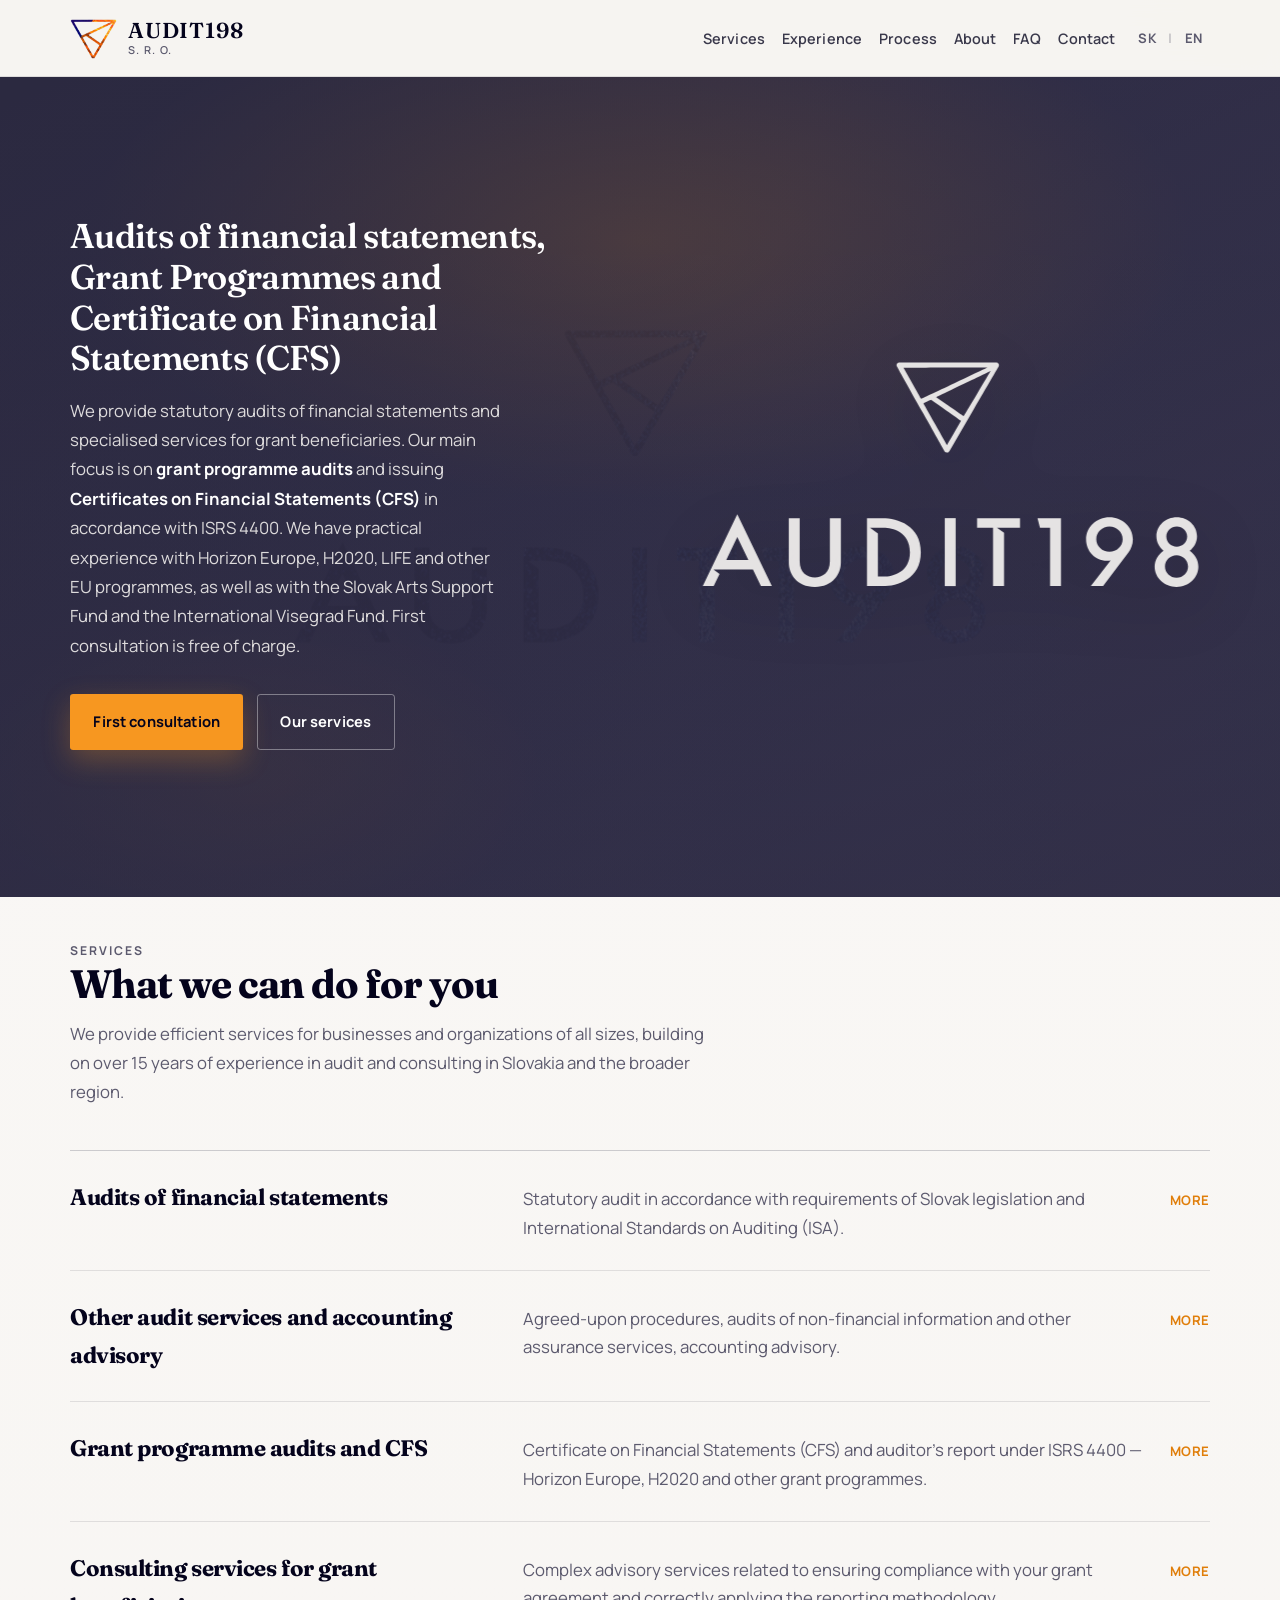
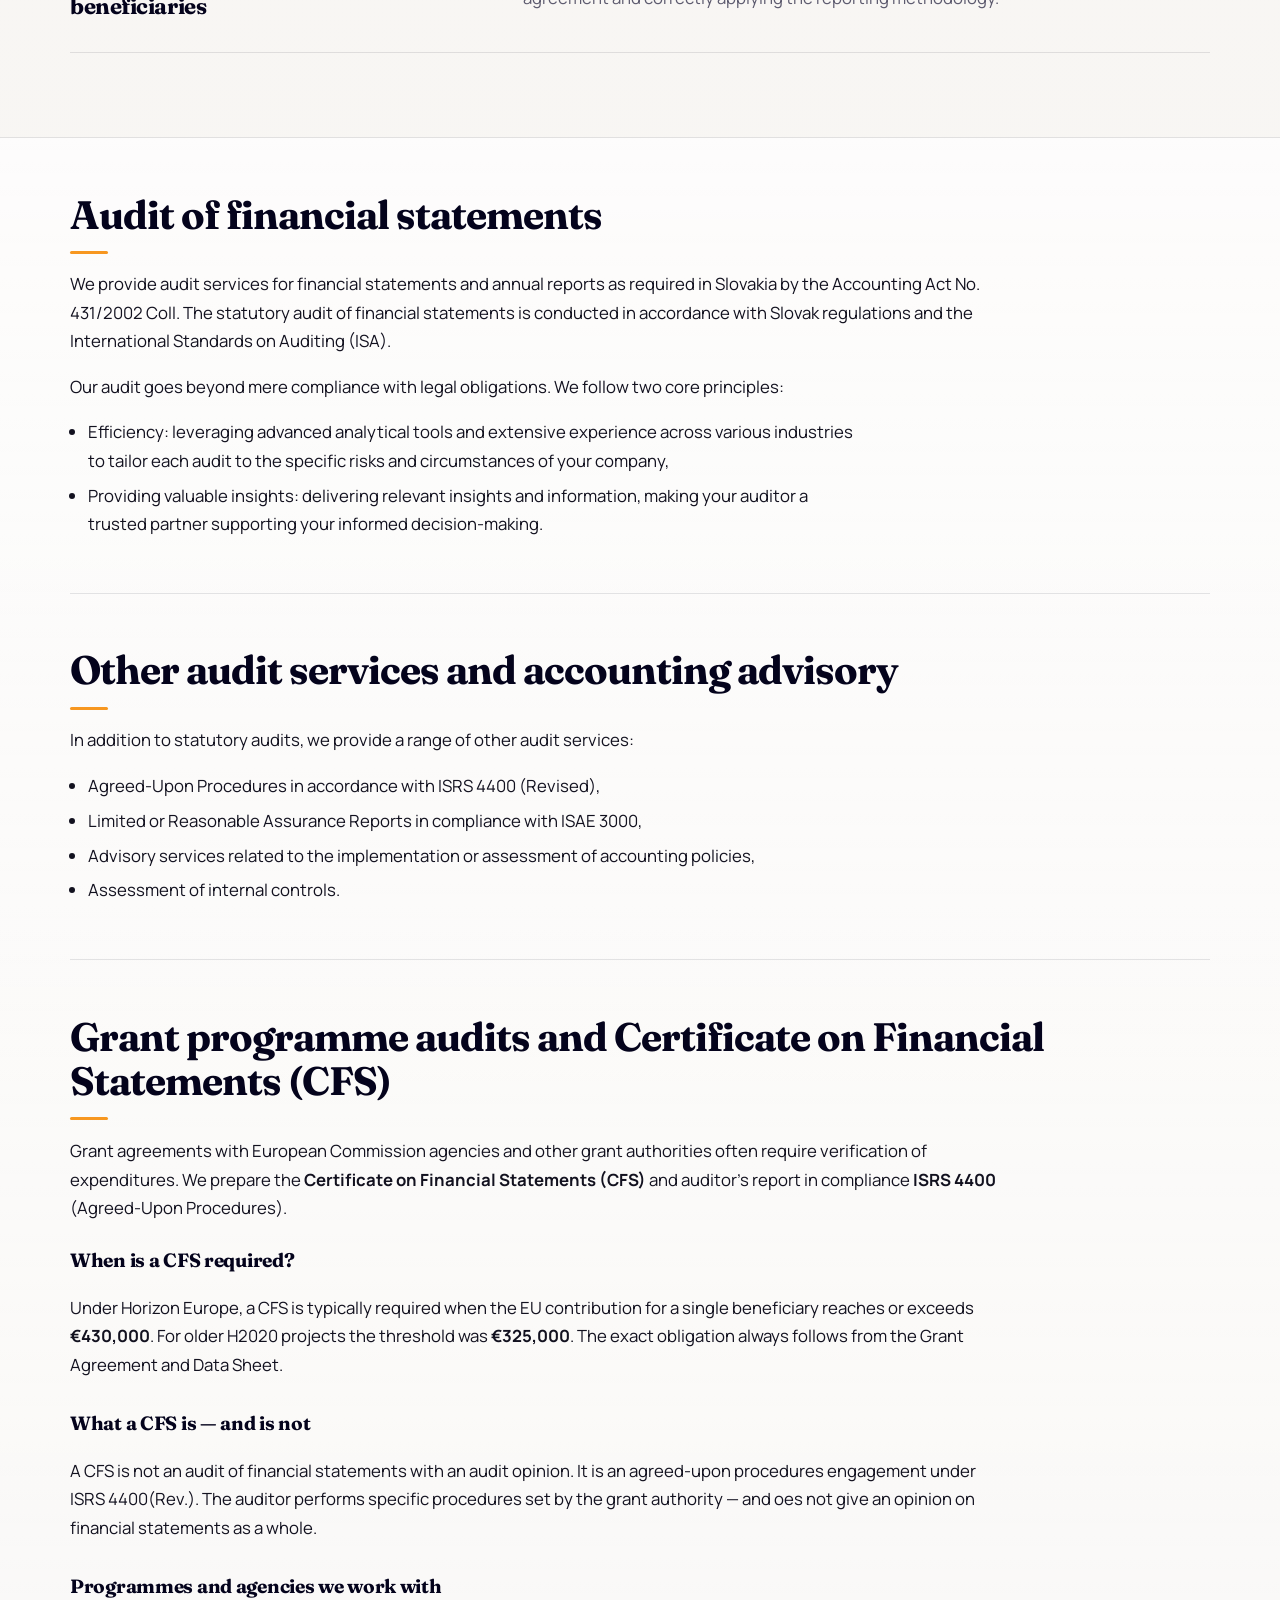
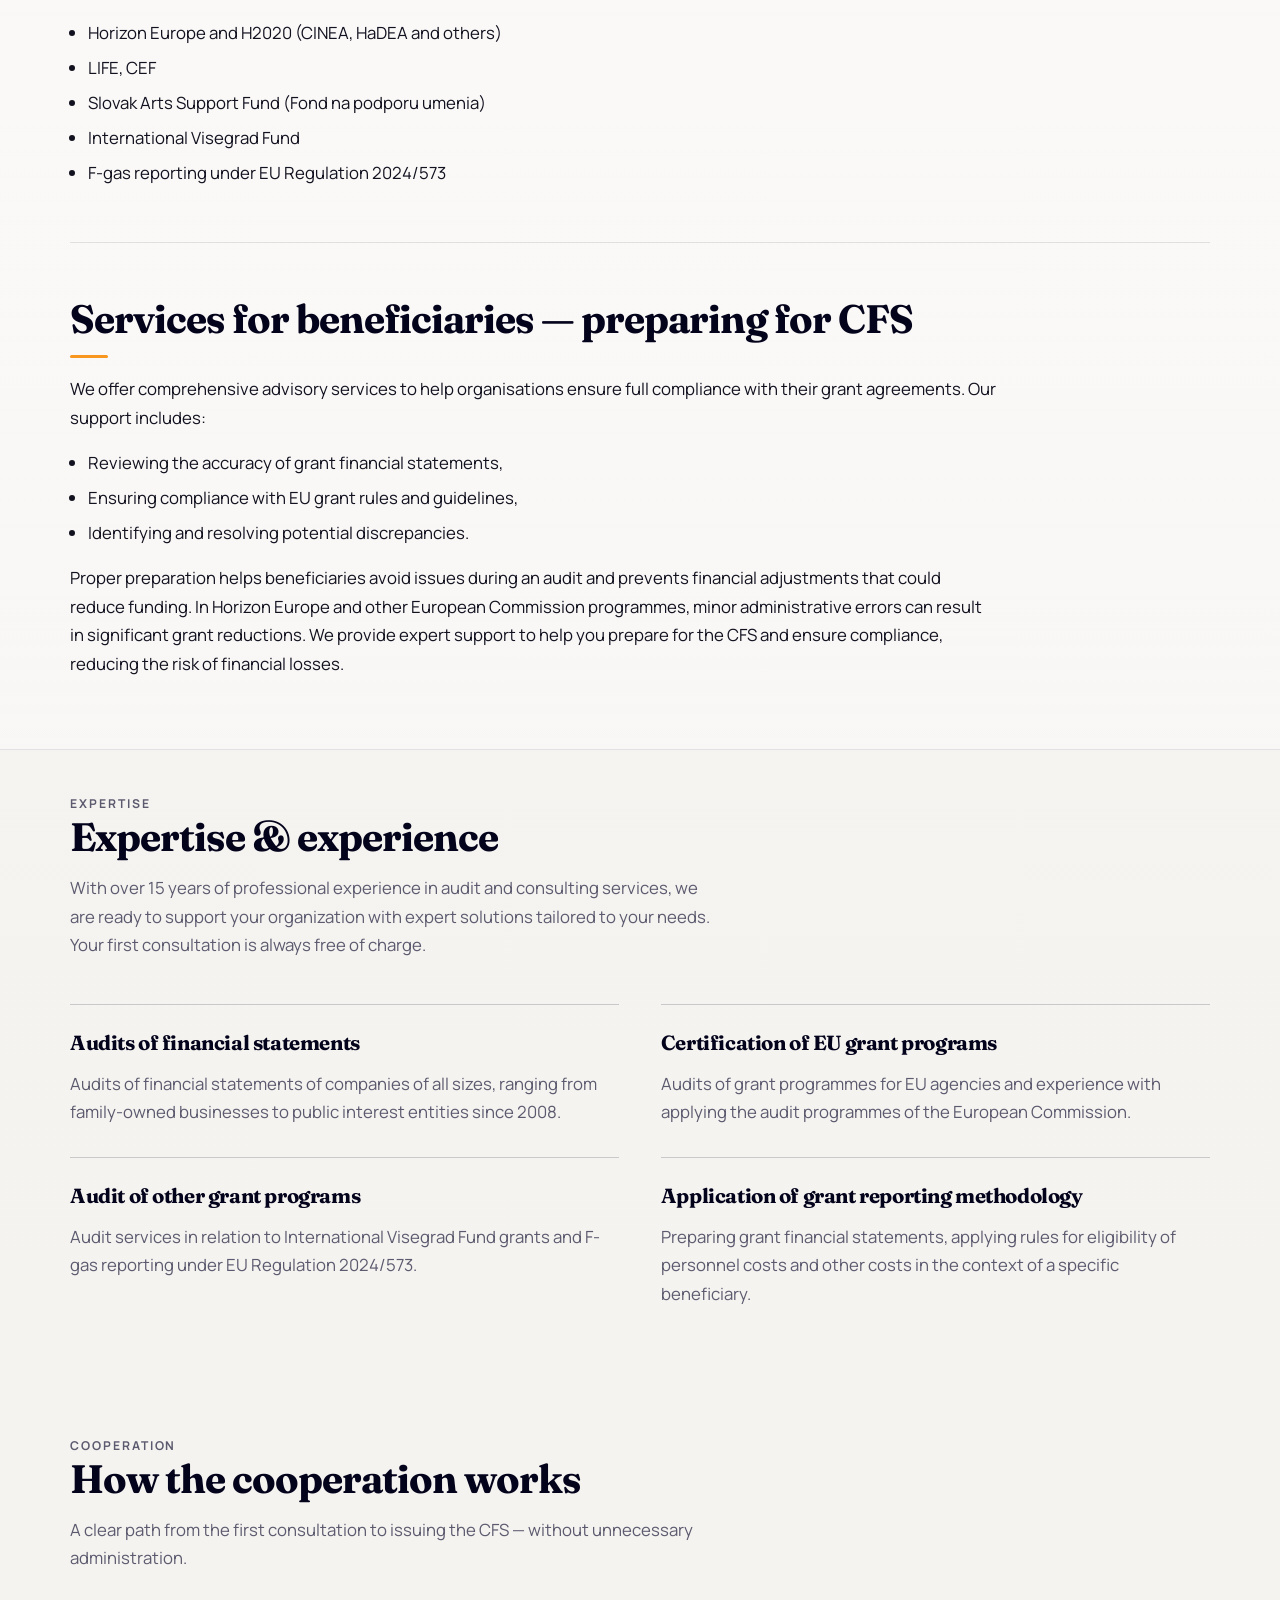
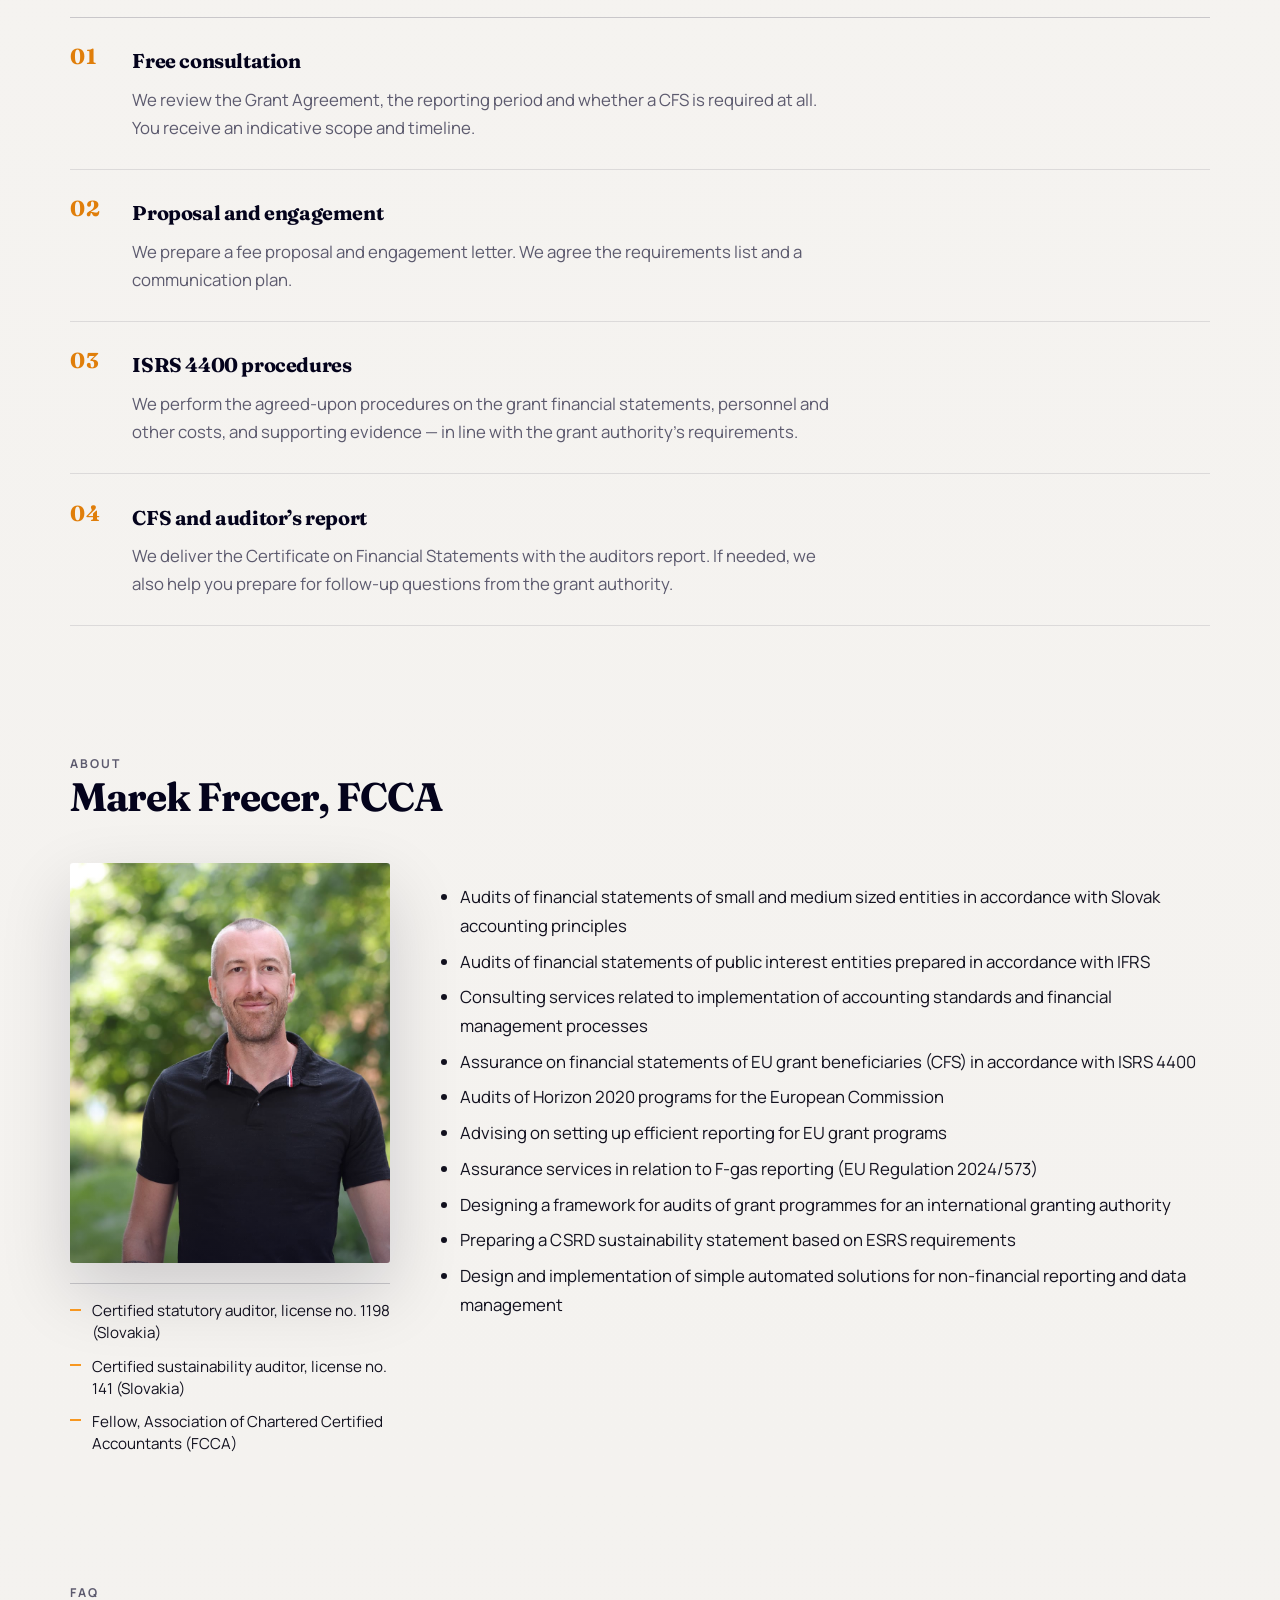
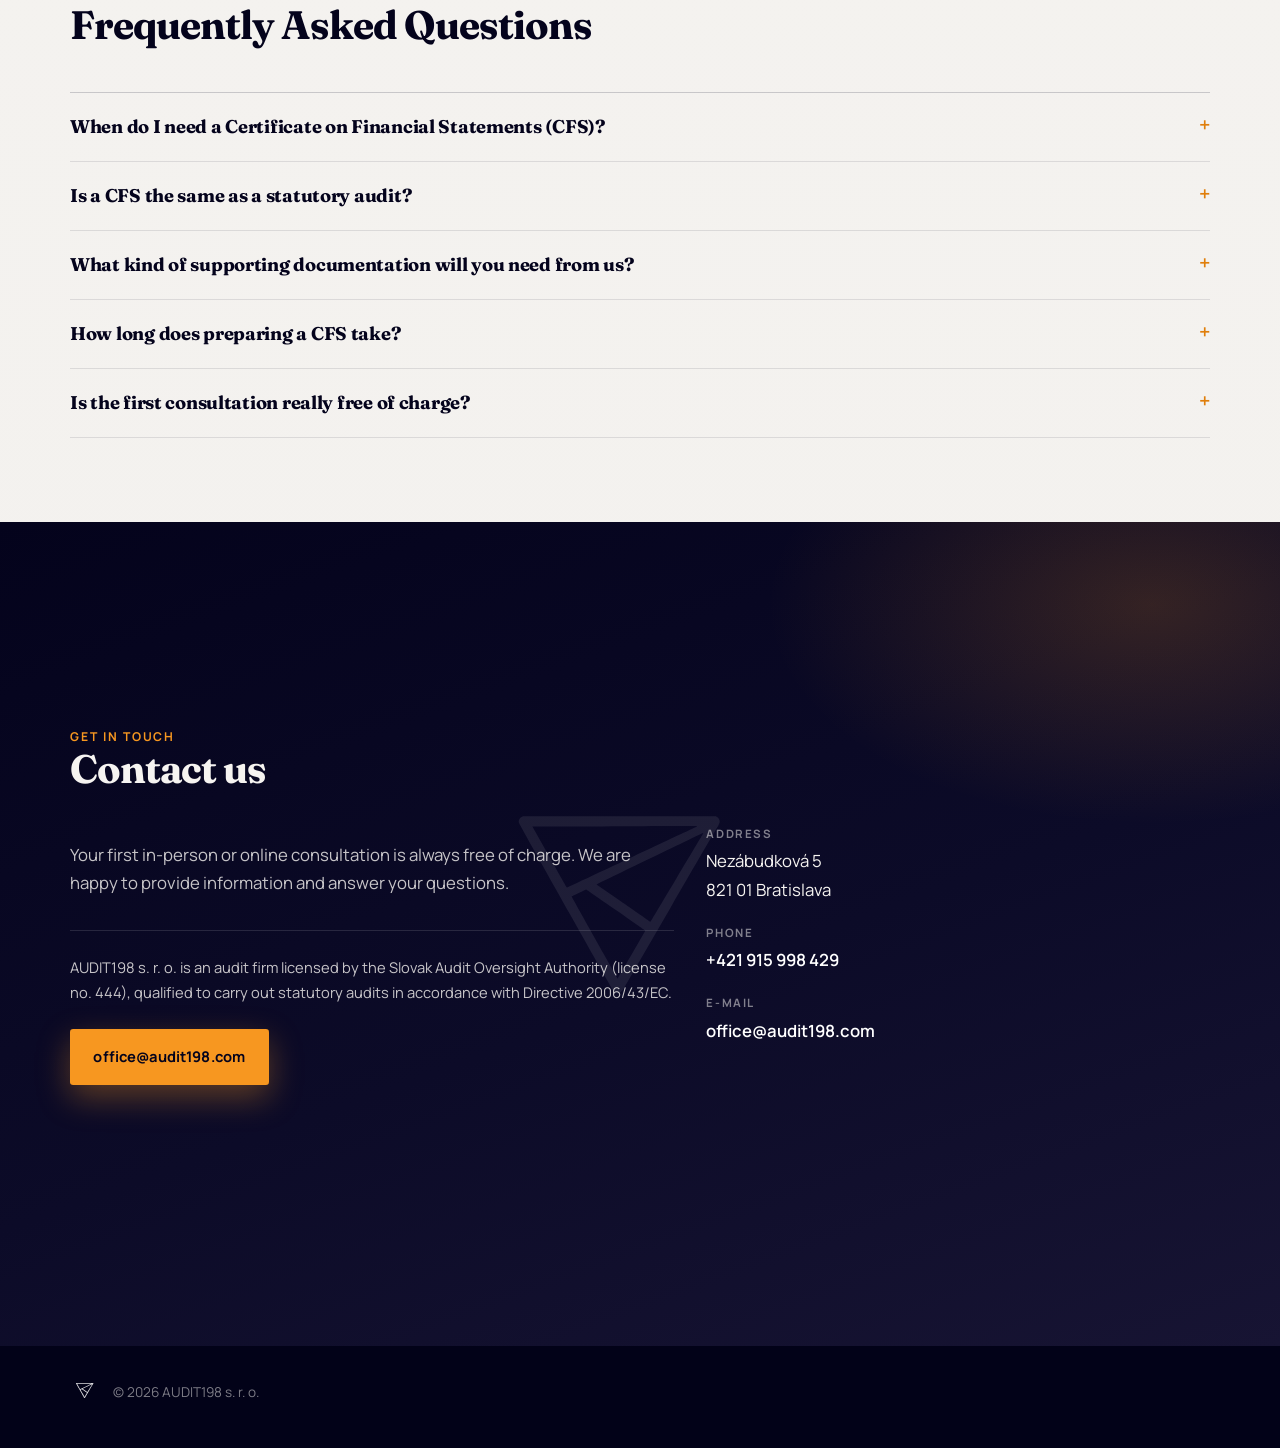
==== commit 401ab0aa: "Add preview deploy workflow and preview path fixes Introduce the redesign→audit198web-preview GitHub" ====
--- a/en/index.html
+++ b/en/index.html
@@ -136,7 +136,7 @@
           <div class="hero-ornament" aria-hidden="true">
             <object
               type="image/svg+xml"
-              data="assets/brand/logo-stroke-once.svg"
+              data="../assets/brand/logo-stroke-once.svg"
               title="AUDIT198"
             ></object>
           </div>
@@ -869,6 +869,5 @@
     <script>
       document.getElementById("year").textContent = String(new Date().getFullYear());
     </script>
-    <script src="../js/lang.js"></script>
   </body>
 </html>
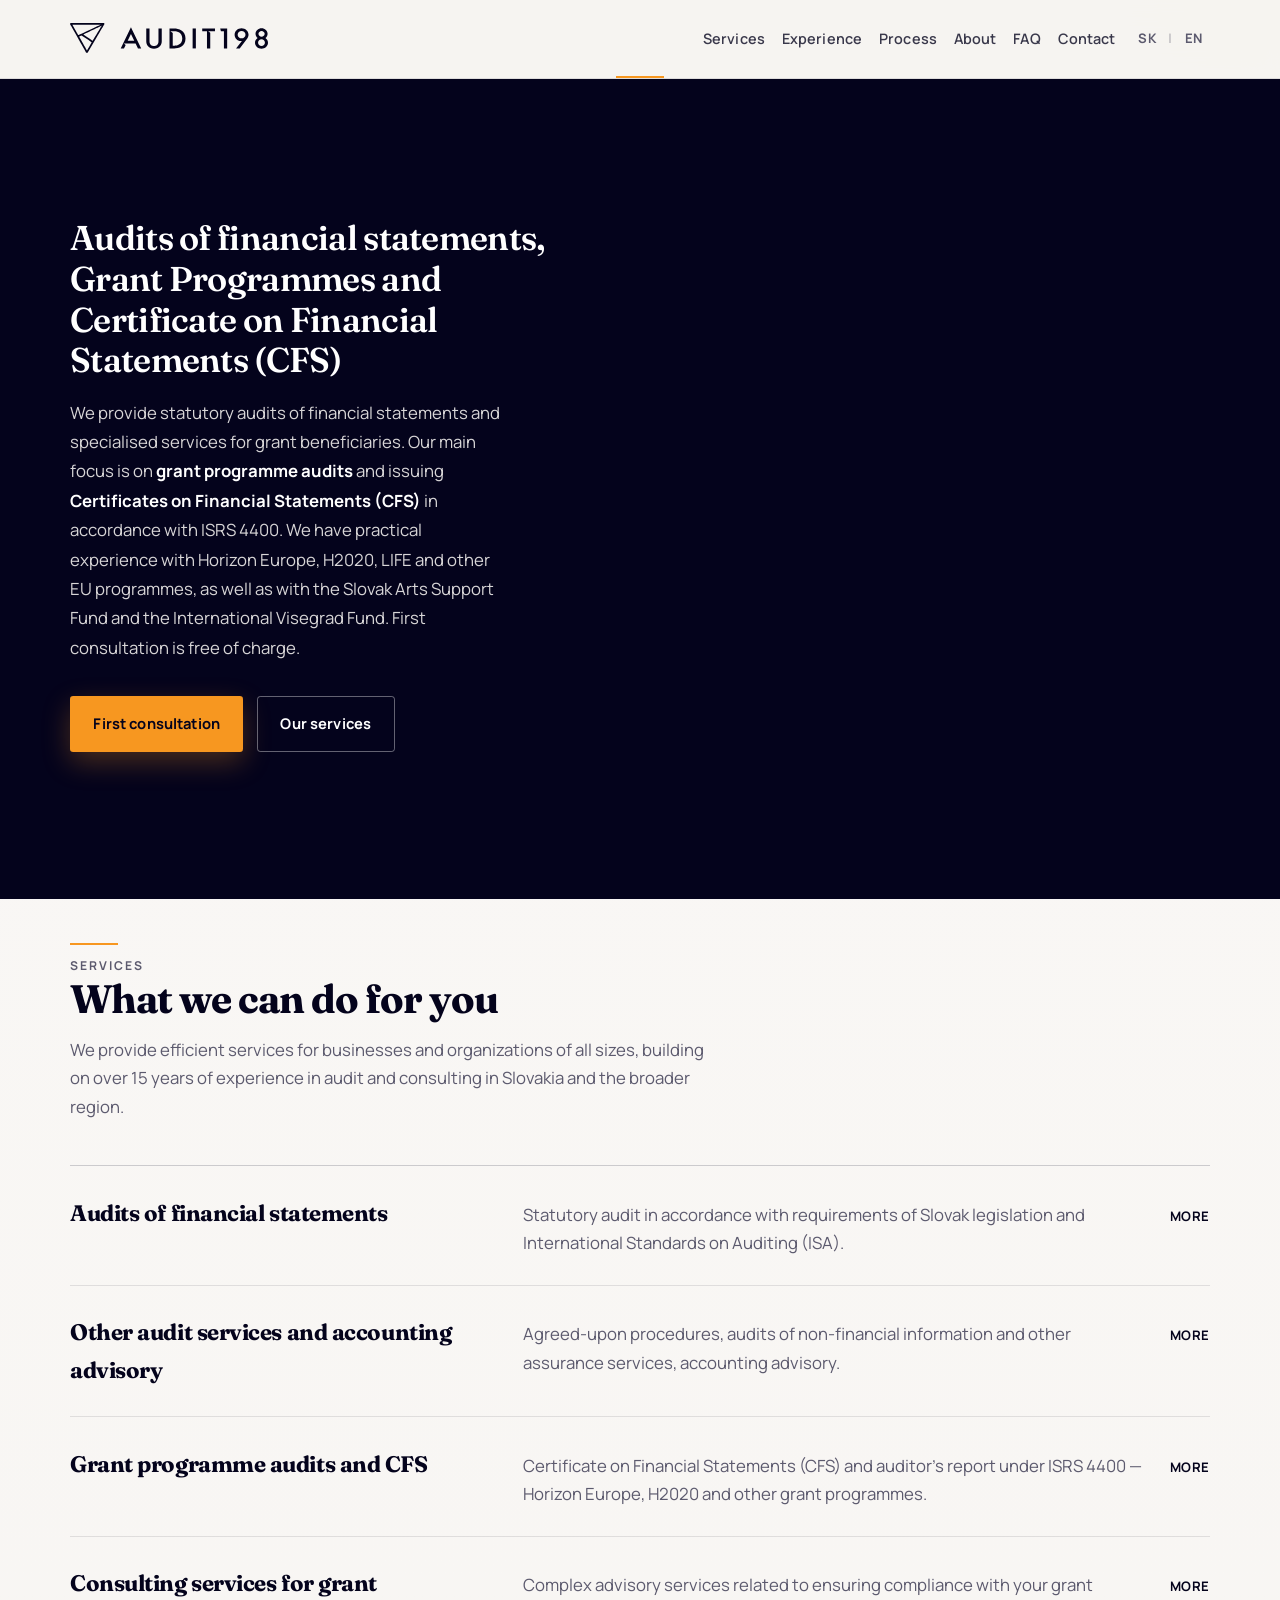
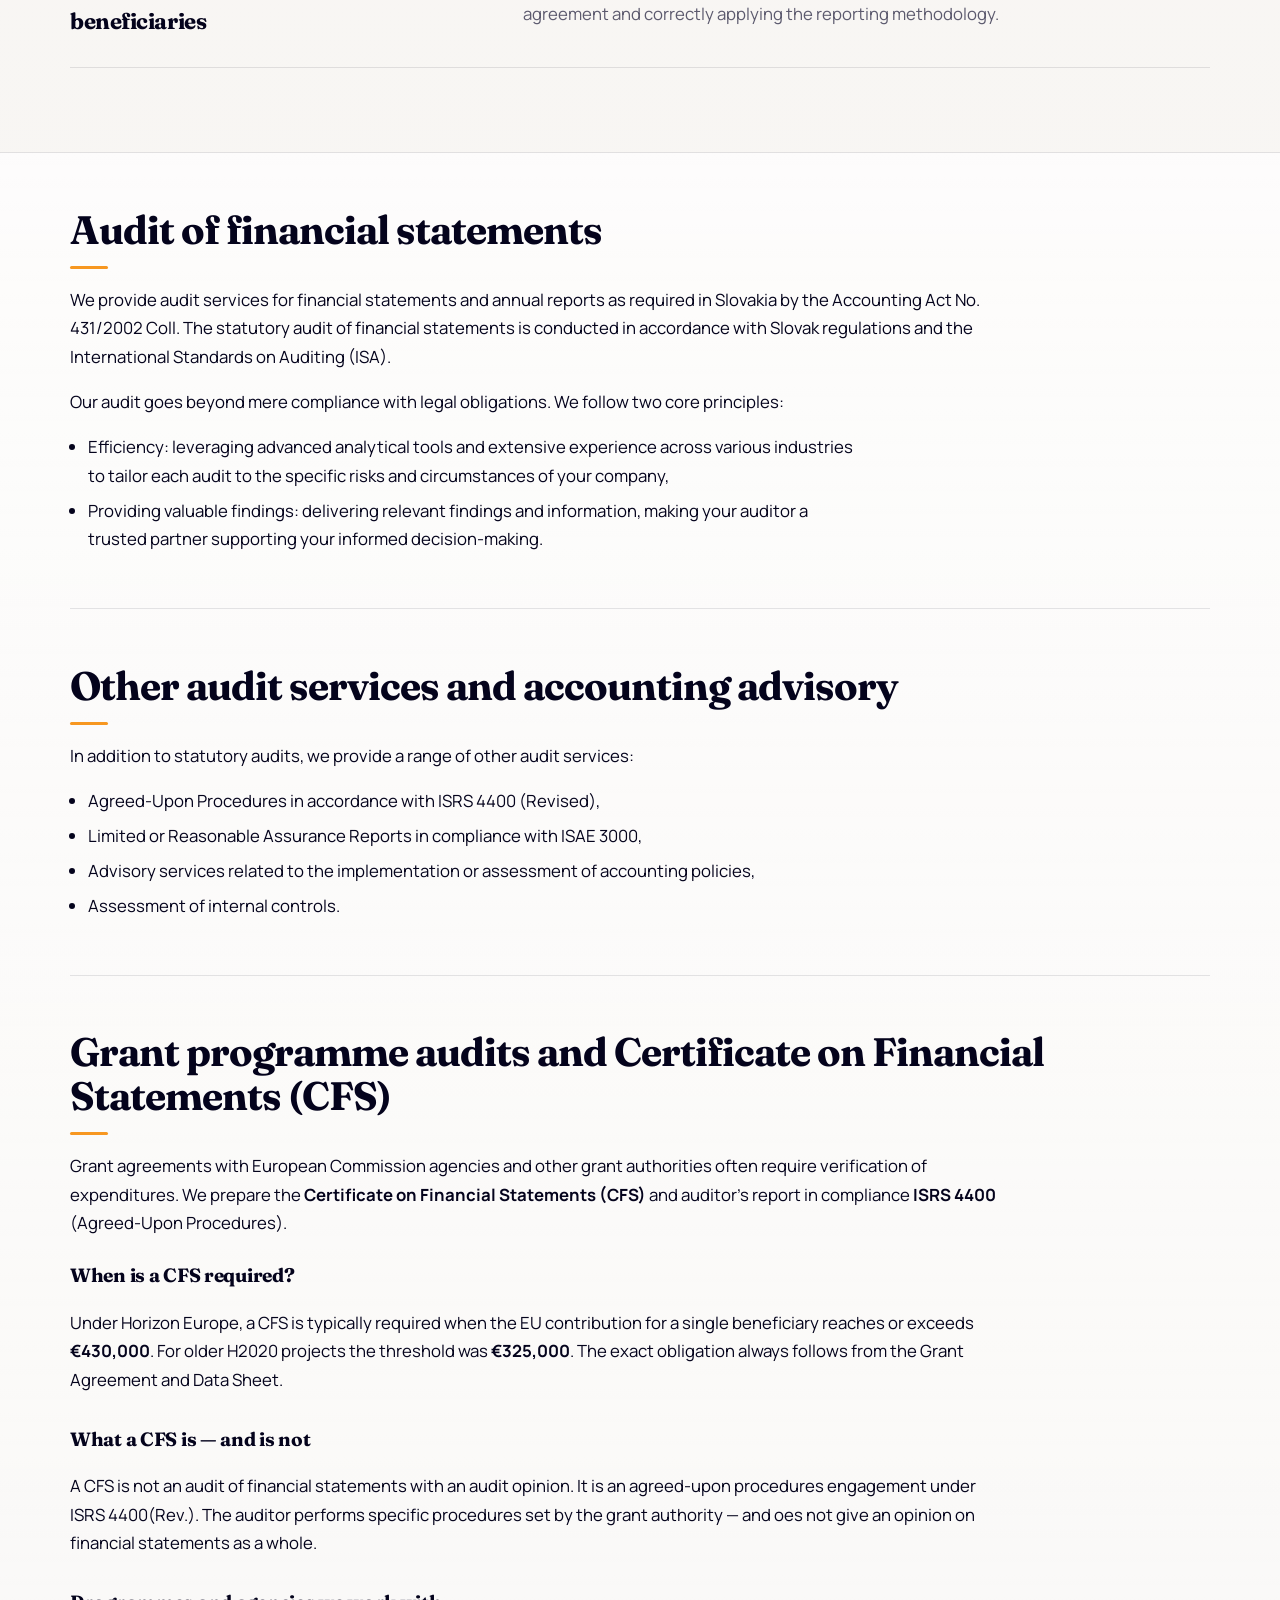
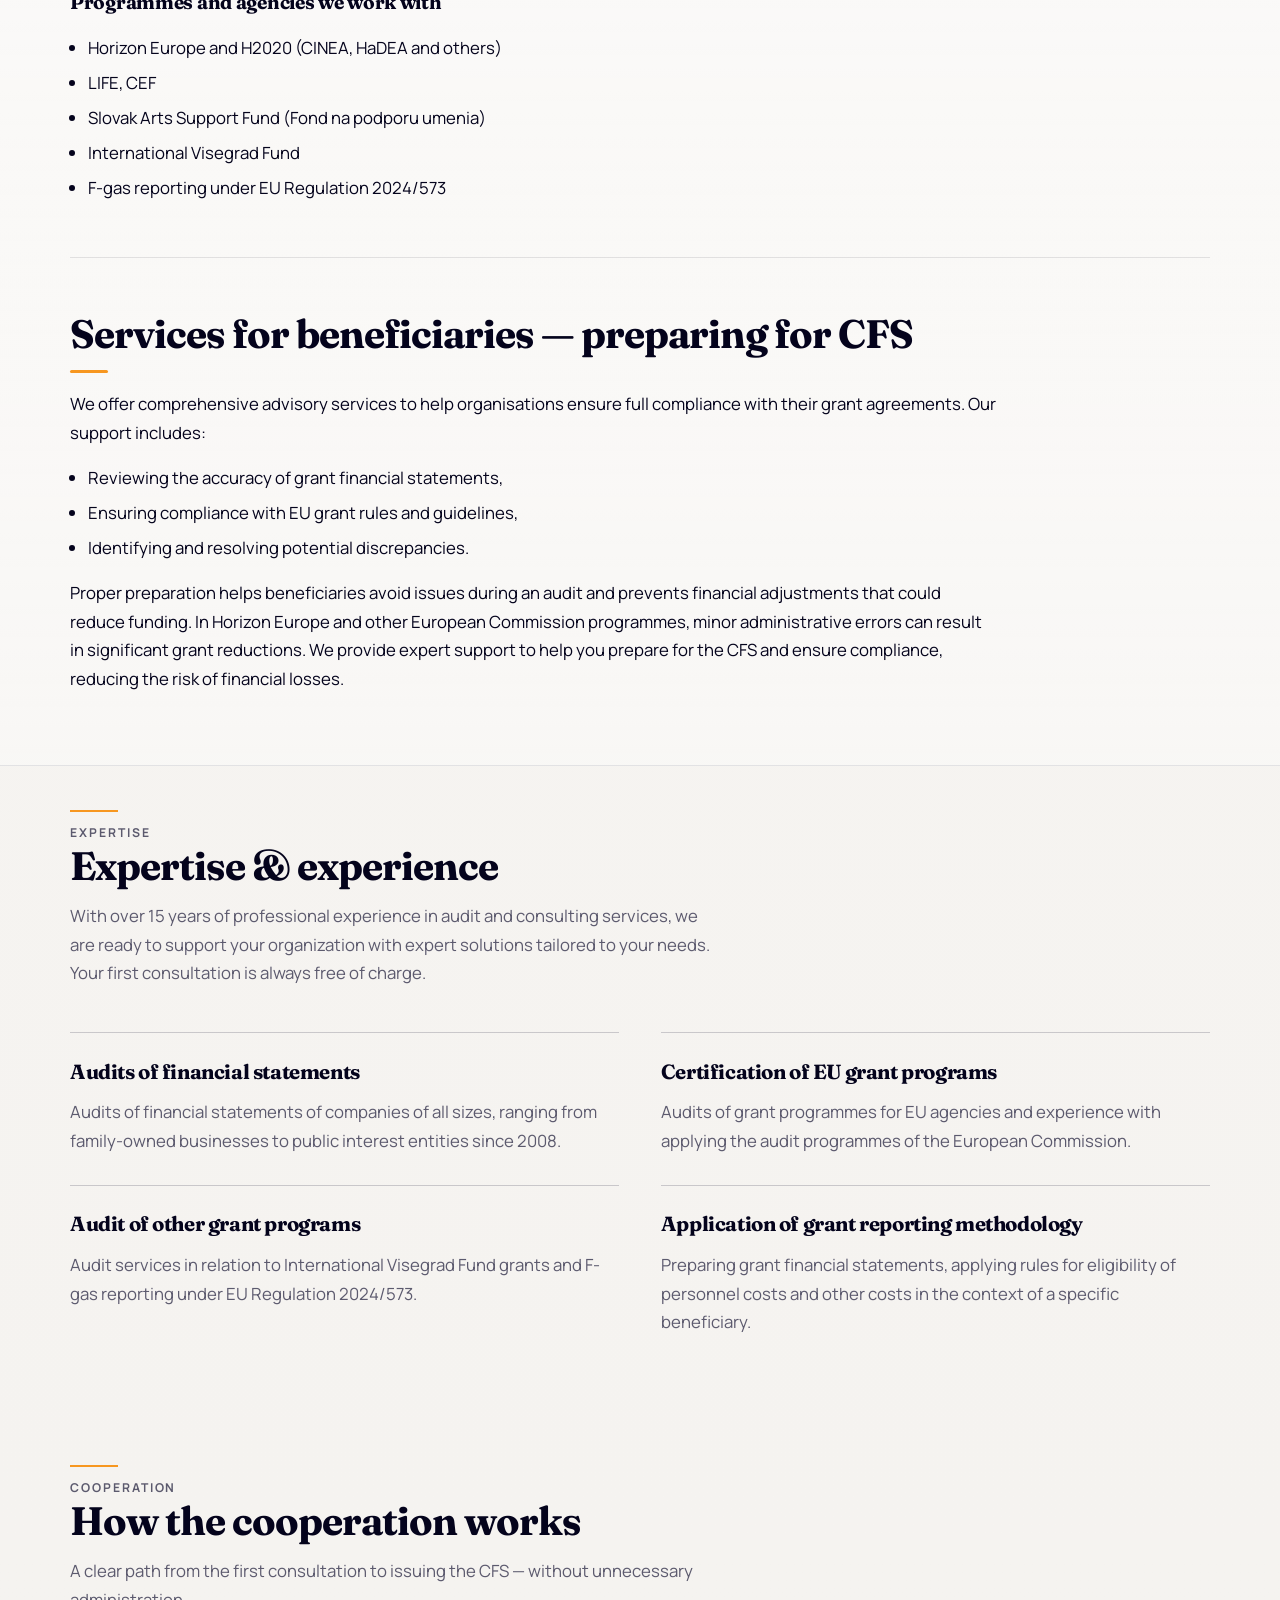
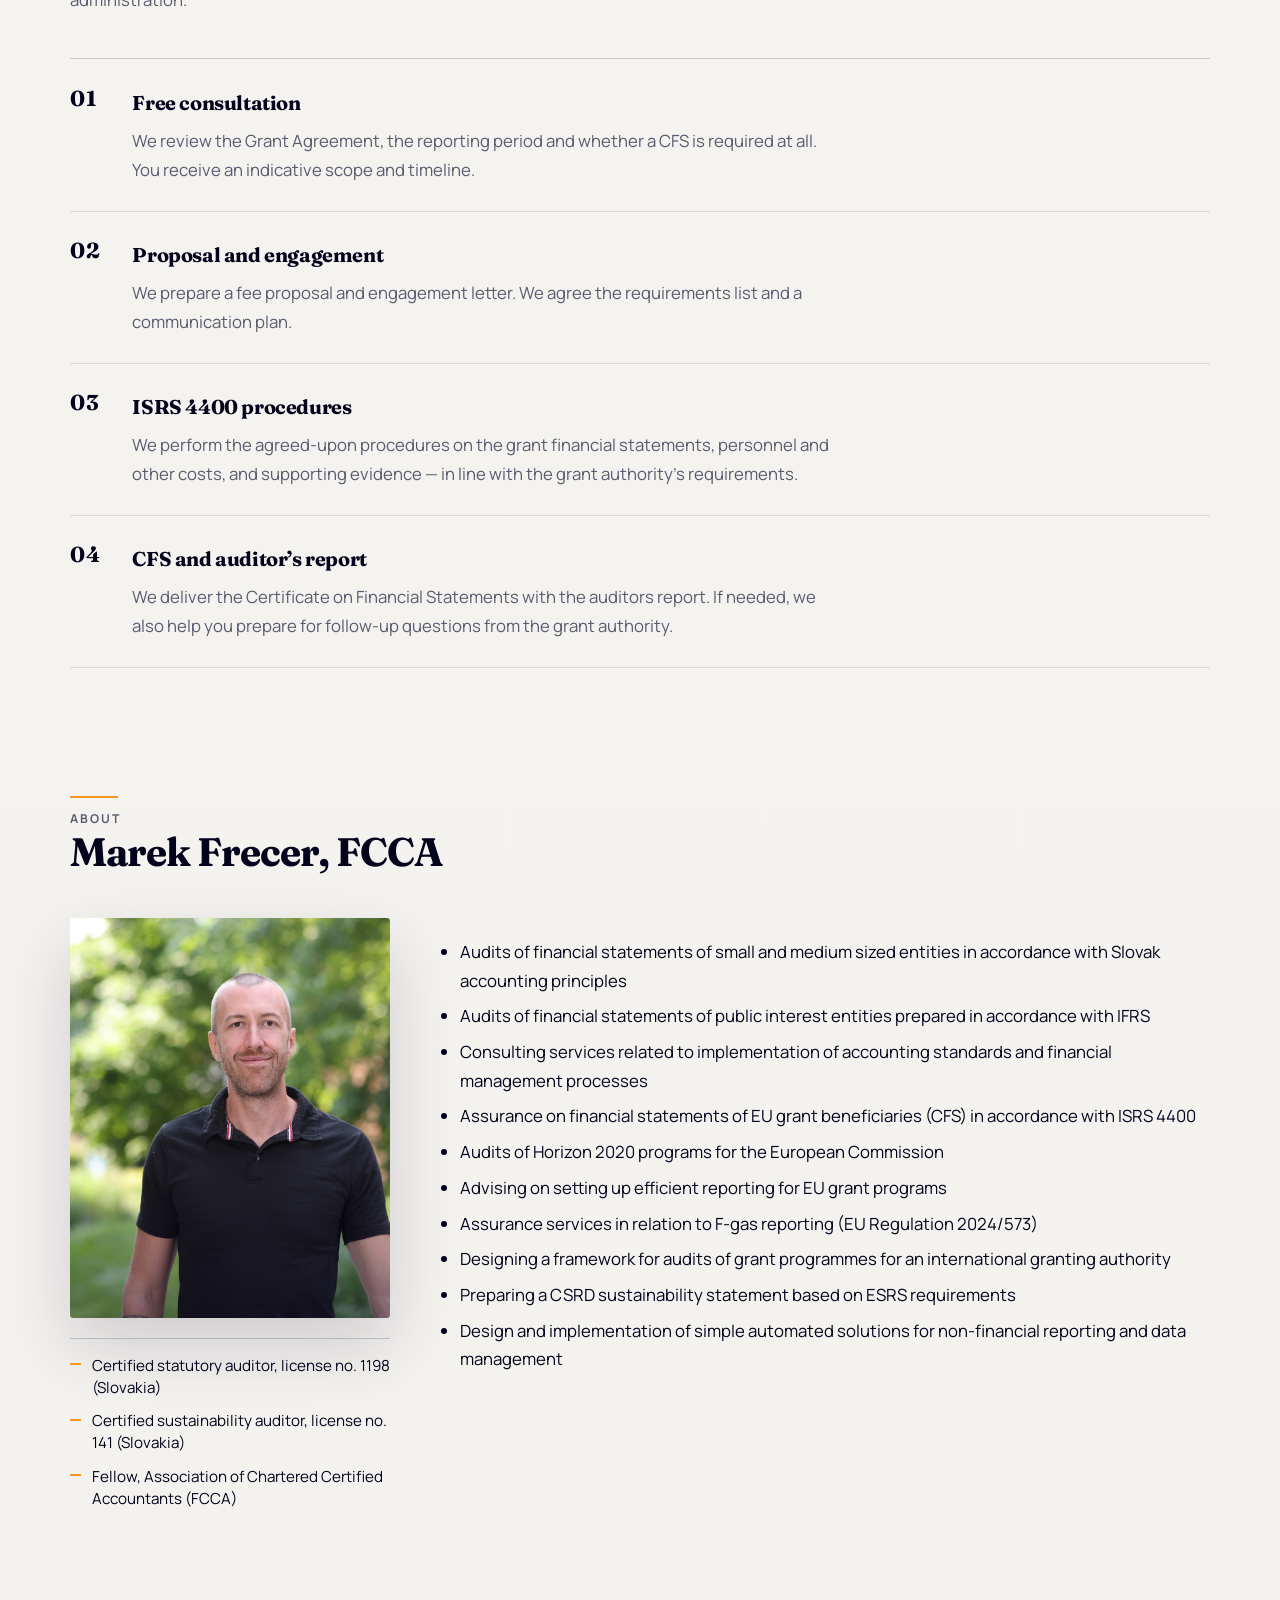
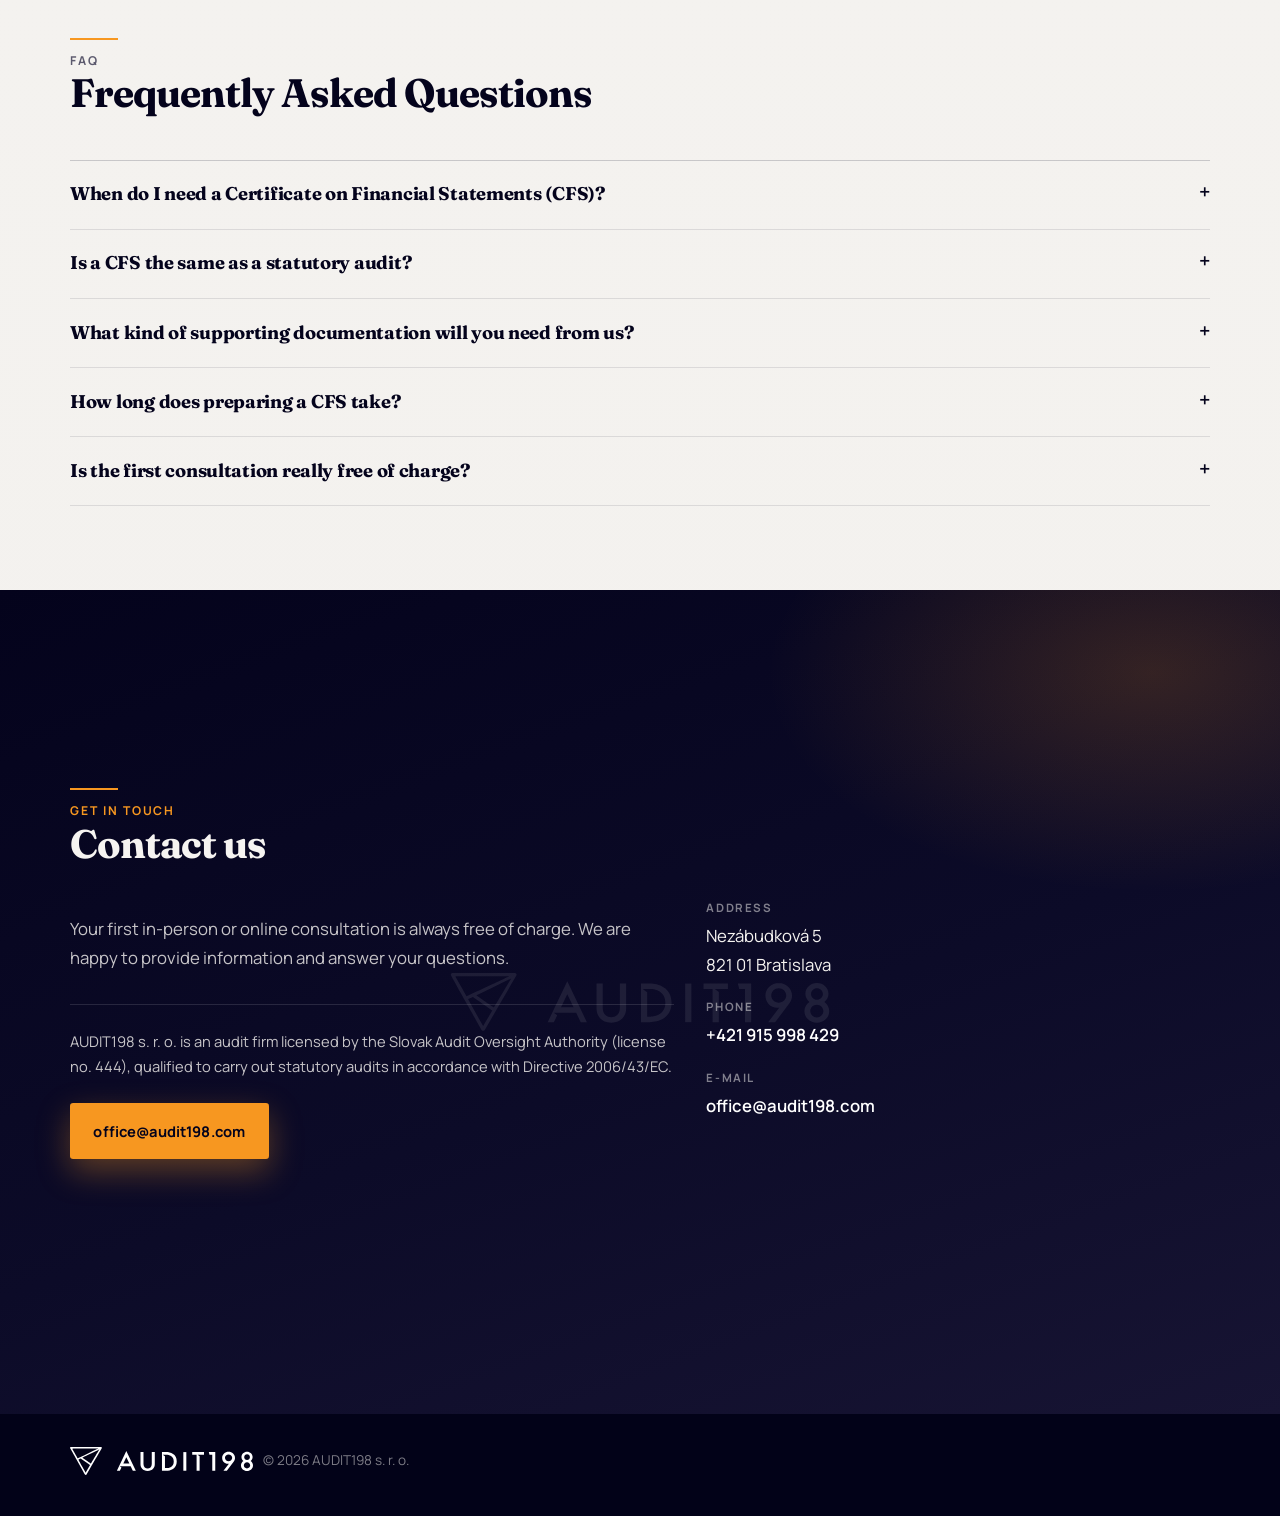
==== commit 73e52126: "Apply official brand assets and design tokens Wire the ink/white AUDIT198 logos and favicon set into" ====
--- a/en/index.html
+++ b/en/index.html
@@ -1,5 +1,5 @@
 <!DOCTYPE html>
-<html lang="en" data-lang="en">
+<html lang="en">
   <head>
     <meta charset="utf-8" />
     <meta name="viewport" content="width=device-width, initial-scale=1" />
@@ -10,7 +10,10 @@
     />
     <meta name="theme-color" content="#04031c" />
     <link rel="canonical" href="https://www.audit198.com/en/" />
-    <link rel="icon" href="../assets/brand/favicon.png" type="image/png" />
+    <link rel="icon" href="../favicon.ico" sizes="any" />
+    <link rel="icon" href="../assets/brand/audit198-favicon-ink.svg" type="image/svg+xml" />
+    <link rel="icon" href="../assets/brand/audit198-favicon-ink-32.png" type="image/png" sizes="32x32" />
+    <link rel="apple-touch-icon" href="../assets/brand/audit198-favicon-ink-180.png" sizes="180x180" />
     <link rel="preconnect" href="https://fonts.googleapis.com" />
     <link rel="preconnect" href="https://fonts.gstatic.com" crossorigin />
     <link
@@ -29,10 +32,10 @@
     <meta property="og:locale:alternate" content="sk_SK" />
     <meta property="og:site_name" content="AUDIT198 s.r.o." />
   </head>
-<body>
+  <body>
     <a class="skip-link" href="#main">
-      <span data-lang="sk">Preskočiť na obsah</span>
-      <span data-lang="en">Skip to content</span>
+
+      Skip to content
     </a>
 
     <header class="site-header">
@@ -40,53 +43,48 @@
         <a class="brand" href="#top" aria-label="AUDIT198">
           <img
             class="brand-logo"
-            src="../assets/brand/logo-header.png"
-            width="149"
-            height="128"
-            alt=""
+            src="../assets/brand/audit198-logo-horizontal-ink.svg"
+            height="30"
+            alt="AUDIT198"
           />
-          <span class="brand-text">
-            <span class="brand-name">AUDIT198</span>
-            <span class="brand-tag">s. r. o.</span>
-          </span>
         </a>
 
         <nav class="nav" aria-label="Primary">
           <ul class="nav-links">
             <li>
               <a href="#services">
-                <span data-lang="sk">Služby</span>
-                <span data-lang="en">Services</span>
+
+                Services
               </a>
             </li>
             <li>
               <a href="#experience">
-                <span data-lang="sk">Skúsenosti</span>
-                <span data-lang="en">Experience</span>
+
+                Experience
               </a>
             </li>
             <li>
               <a href="#process">
-                <span data-lang="sk">Proces</span>
-                <span data-lang="en">Process</span>
+
+                Process
               </a>
             </li>
             <li>
               <a href="#about">
-                <span data-lang="sk">O nás</span>
-                <span data-lang="en">About</span>
+
+                About
               </a>
             </li>
             <li>
               <a href="#faq">
-                <span data-lang="sk">FAQ</span>
-                <span data-lang="en">FAQ</span>
+
+                FAQ
               </a>
             </li>
             <li>
               <a href="#contact">
-                <span data-lang="sk">Kontakt</span>
-                <span data-lang="en">Contact</span>
+
+                Contact
               </a>
             </li>
           </ul>
@@ -107,38 +105,23 @@
         <div class="wrap hero-stage">
           <div class="hero-inner">
             <h1 id="hero-heading">
-              <span data-lang="sk"
-                >Audit účtovnej závierky, Audit grantových programov a Certificate on Financial Statements (CFS)</span
-              >
-              <span data-lang="en"
-                >Audits of financial statements, Grant Programmes and Certificate on Financial Statements (CFS)</span
-              >
+
+              Audits of financial statements, Grant Programmes and Certificate on Financial Statements (CFS)
             </h1>
             <p class="hero-lead">
-              <span data-lang="sk"
-                >Poskytujeme štatutárny audit účtovnej závierky a špecializované audítorské služby pre príjemcov grantov. Zameriavame sa najmä na <strong>audit grantových programov</strong> a vydávanie <strong>Certificate on Financial Statements (CFS)</strong> podľa štandardu ISRS 4400. Máme praktické skúsenosti s programami Horizon Europe, H2020, LIFE a ďalšími EÚ grantmi, ako aj s grantmi Fondu na podporu umenia a International Visegrad Fund. Prvá konzultácia je bezplatná.</span
-              >
-              <span data-lang="en"
-                >We provide statutory audits of financial statements and specialised services for grant beneficiaries. Our main focus is on <strong>grant programme audits</strong> and issuing <strong>Certificates on Financial Statements (CFS)</strong> in accordance with ISRS 4400. We have practical experience with Horizon Europe, H2020, LIFE and other EU programmes, as well as with the Slovak Arts Support Fund and the International Visegrad Fund. First consultation is free of charge.</span
-              >
+
+              We provide statutory audits of financial statements and specialised services for grant beneficiaries. Our main focus is on <strong>grant programme audits</strong> and issuing <strong>Certificates on Financial Statements (CFS)</strong> in accordance with ISRS 4400. We have practical experience with Horizon Europe, H2020, LIFE and other EU programmes, as well as with the Slovak Arts Support Fund and the International Visegrad Fund. First consultation is free of charge.
             </p>
             <div class="hero-actions">
               <a class="btn btn-primary" href="#contact">
-                <span data-lang="sk">Prvá konzultácia</span>
-                <span data-lang="en">First consultation</span>
+
+                First consultation
               </a>
               <a class="btn btn-ghost" href="#services">
-                <span data-lang="sk">Naše služby</span>
-                <span data-lang="en">Our services</span>
-              </a>
-            </div>
-          </div>
-          <div class="hero-ornament" aria-hidden="true">
-            <object
-              type="image/svg+xml"
-              data="../assets/brand/logo-stroke-once.svg"
-              title="AUDIT198"
-            ></object>
+
+                Our services
+              </a>
+            </div>
           </div>
         </div>
       </section>
@@ -147,109 +130,83 @@
         <div class="wrap">
           <div class="section-head">
             <p class="section-kicker">
-              <span data-lang="sk">Služby</span>
-              <span data-lang="en">Services</span>
+
+              Services
             </p>
             <h2 id="services-heading">
-              <span data-lang="sk">Čo pre vás vieme urobiť</span>
-              <span data-lang="en">What we can do for you</span>
+
+              What we can do for you
             </h2>
             <p>
-              <span data-lang="sk"
-                >Poskytujeme služby v oblasti auditu a poradenstva pre firmy a organizácie všetkých
-                veľkostí, s využitím viac ako 15 rokov skúseností s efektívnym riadením
-                projektov.</span
-              >
-              <span data-lang="en"
-                >We provide efficient services for businesses and organizations of all sizes,
+
+              We provide efficient services for businesses and organizations of all sizes,
                 building on over 15 years of experience in audit and consulting in Slovakia and the
-                broader region.</span
-              >
+                broader region.
             </p>
           </div>
 
           <div class="service-list">
             <a class="service-item" href="#service-statutory">
               <h3>
-                <span data-lang="sk">Audit účtovnej závierky</span>
-                <span data-lang="en">Audits of financial statements</span>
-              </h3>
-              <p>
-                <span data-lang="sk"
-                  >Štatutárny audit podľa slovenskej legislatívy a medzinárodných audítorských
-                  štandardov (ISA).</span
-                >
-                <span data-lang="en"
-                  >Statutory audit in accordance with requirements of Slovak legislation and
-                  International Standards on Auditing (ISA).</span
-                >
+
+                Audits of financial statements
+              </h3>
+              <p>
+
+                Statutory audit in accordance with requirements of Slovak legislation and
+                  International Standards on Auditing (ISA).
               </p>
               <span class="more">
-                <span data-lang="sk">Viac</span>
-                <span data-lang="en">More</span>
+
+                More
               </span>
             </a>
 
             <a class="service-item" href="#service-other">
               <h3>
-                <span data-lang="sk">Iné audítorské služby a účtovné poradenstvo</span>
-                <span data-lang="en">Other audit services and accounting advisory</span>
-              </h3>
-              <p>
-                <span data-lang="sk"
-                  >Správy o dohodnutých postupoch, overovanie nefinančných informácií a iné
-                  uisťovacie služby, účtovné poradenstvo.</span
-                >
-                <span data-lang="en"
-                  >Agreed-upon procedures, audits of non-financial information and other assurance
-                  services, accounting advisory.</span
-                >
+
+                Other audit services and accounting advisory
+              </h3>
+              <p>
+
+                Agreed-upon procedures, audits of non-financial information and other assurance
+                  services, accounting advisory.
               </p>
               <span class="more">
-                <span data-lang="sk">Viac</span>
-                <span data-lang="en">More</span>
+
+                More
               </span>
             </a>
 
             <a class="service-item" href="#service-grants">
               <h3>
-                <span data-lang="sk">Audit grantových programov a CFS</span>
-                <span data-lang="en">Grant programme audits and CFS</span>
-              </h3>
-              <p>
-                <span data-lang="sk"
-                  >Certificate on Financial Statements (CFS) a správa audítora podľa ISRS 4400 —
-                  Horizon Europe, H2020 a ďalšie grantové programy.</span
-                >
-                <span data-lang="en"
-                  >Certificate on Financial Statements (CFS) and auditor’s report under ISRS 4400 —
-                  Horizon Europe, H2020 and other grant programmes.</span
-                >
+
+                Grant programme audits and CFS
+              </h3>
+              <p>
+
+                Certificate on Financial Statements (CFS) and auditor’s report under ISRS 4400 —
+                  Horizon Europe, H2020 and other grant programmes.
               </p>
               <span class="more">
-                <span data-lang="sk">Viac</span>
-                <span data-lang="en">More</span>
+
+                More
               </span>
             </a>
 
             <a class="service-item" href="#service-advisory">
               <h3>
-                <span data-lang="sk">Poradenské služby pre príjemcov EÚ grantov</span>
-                <span data-lang="en">Consulting services for grant beneficiaries</span>
-              </h3>
-              <p>
-                <span data-lang="sk"
-                  >Komplexné poradenstvo zamerané na zabezpečenie súladu s grantovou zmluvou a
-                  aplikovaním metodiky vykazovania.</span
-                >
-                <span data-lang="en"
-                  >Complex advisory services related to ensuring compliance with your grant
-                  agreement and correctly applying the reporting methodology.</span
-                >
+
+                Consulting services for grant beneficiaries
+              </h3>
+              <p>
+
+                Complex advisory services related to ensuring compliance with your grant
+                  agreement and correctly applying the reporting methodology.
               </p>
               <span class="more">
-                <span data-lang="sk">Viac</span>
-                <span data-lang="en">More</span>
+
+                More
               </span>
             </a>
           </div>
@@ -260,25 +217,10 @@
         <div class="wrap">
           <article class="detail">
             <h2 id="service-statutory">
-              <span data-lang="sk">Audit účtovnej závierky</span>
-              <span data-lang="en">Audit of financial statements</span>
-            </h2>
-            <div data-lang="sk">
-              <p>
-                Overenie účtovnej závierky audítorom a overenie výročnej správy tak ako predpisuje
-                Zákon o účtovníctve č. 431/2002 Z. z. Štatutárny audit účtovnej závierky sa vykonáva
-                v súlade s pravidlami platnými na Slovensku a Medzinárodnými audítorskými štandardami
-                (ISA — International Standards on Auditing).
-              </p>
-              <p>
-                Audit nie je len splnenie legislatívnej povinnosti. Riadime sa dvoma zásadami.
-                Prvou je efektívnosť: využívanie analytických nástrojov a dlhoročných skúseností z
-                rôznych odvetví tak, aby bol každý audit prispôsobený špecifickým rizikám a situácii
-                danej spoločnosti. Druhou je prinášať spoločnosti relevantné vhľady a informácie,
-                čím vedenie získava v audítorovi dôveryhodného partnera.
-              </p>
-            </div>
-            <div data-lang="en">
+
+              Audit of financial statements
+            </h2>
+
               <p>
                 We provide audit services for financial statements and annual reports as required in
                 Slovakia by the Accounting Act No. 431/2002 Coll. The statutory audit of financial
@@ -293,30 +235,18 @@
                   your company,
                 </li>
                 <li>
-                  Providing valuable insights: delivering relevant insights and information, making
+                  Providing valuable findings: delivering relevant findings and information, making
                   your auditor a trusted partner supporting your informed decision-making.
                 </li>
               </ul>
-            </div>
           </article>
 
           <article class="detail">
             <h2 id="service-other">
-              <span data-lang="sk">Iné audítorské služby a účtovné poradenstvo</span>
-              <span data-lang="en">Other audit services and accounting advisory</span>
-            </h2>
-            <div data-lang="sk">
-              <p>
-                Vykonávame aj iné audítorské služby ako:
-              </p>
-              <ul>
-                <li>Príprava správy o dohodnutých postupoch v súlade so štandardom ISRS 4400 (Rev.),</li>
-                <li>Príprava správy o primeranom alebo obmedzenom uistení v súlade so štandardom ISAE 3000,</li>
-                <li>Poradenské služby súvisiace s prípravou alebo posúdením účtovných politík,</li>
-                <li>Posúdenie vnútorného kontrolného prostredia, a iné.</li>
-              </ul>
-            </div>
-            <div data-lang="en">
+
+              Other audit services and accounting advisory
+            </h2>
+
               <p>
                 In addition to statutory audits, we provide a range of other audit services:
               </p>
@@ -326,40 +256,14 @@
                 <li>Advisory services related to the implementation or assessment of accounting policies,</li>
                 <li>Assessment of internal controls.</li>
               </ul>
-            </div>
           </article>
 
           <article class="detail">
             <h2 id="service-grants">
-              <span data-lang="sk"
-                >Audit grantových programov a Certificate on Financial Statements (CFS)</span
-              >
-              <span data-lang="en"
-                >Grant programme audits and Certificate on Financial Statements (CFS)</span
-              >
-            </h2>
-            <div data-lang="sk">
-              <p>
-                Grantové zmluvy s agentúrami Európskej komisie a inými poskytovateľmi často vyžadujú overenie čerpaných prostriedkov. Pripravíme <strong>Certificate on Financial Statements (CFS)</strong> a správu audítora podľa štandardu <strong>ISRS 4400(Rev.)</strong> (Agreed-Upon Procedures).
-              </p>
-              <h3>Kedy je CFS povinné?</h3>
-              <p>
-                Pri programoch Horizon Europe je CFS spravidla povinné, ak príspevok EÚ pre jedného príjemcu dosiahne alebo presiahne <strong>430 000 €</strong>. Pri starších projektoch H2020 bola hranica <strong>325 000 €</strong>. Presná povinnosť vždy vyplýva z Grant Agreementu a Data Sheetu.
-              </p>
-              <h3>Čo CFS je a čo nie je</h3>
-              <p>
-                CFS nie je klasický štatutárny audit so stanoviskom. Ide o overenie dohodnutých postupov (agreed-upon procedures) podľa ISRS 4400(Rev.). Audítor vykonáva konkrétne postupy stanovené poskytovateľom grantu, a nedáva názor na súlad účtovnej závierky ako celku.
-              </p>
-              <h3>Programy a agentúry, s ktorými máme skúsenosti</h3>
-              <ul>
-                <li>Horizon Europe a H2020 (CINEA, HaDEA a ďalšie)</li>
-                <li>LIFE, CEF</li>
-                <li>Fond na podporu umenia</li>
-                <li>International Visegrad Fund</li>
-                <li>F-gas reporting podľa Nariadenia EÚ 2024/573</li>
-              </ul>
-            </div>
-            <div data-lang="en">
+
+              Grant programme audits and Certificate on Financial Statements (CFS)
+            </h2>
+
               <p>
                 Grant agreements with European Commission agencies and other grant authorities often require verification of expenditures. We prepare the <strong>Certificate on Financial Statements (CFS)</strong> and auditor’s report in compliance <strong>ISRS 4400</strong> (Agreed-Upon Procedures).
               </p>
@@ -379,23 +283,14 @@
                 <li>International Visegrad Fund</li>
                 <li>F-gas reporting under EU Regulation 2024/573</li>
               </ul>
-            </div>
           </article>
 
           <article class="detail">
             <h2 id="service-advisory">
-              <span data-lang="sk">Poradenské služby pre príjemcov EÚ grantov</span>
-              <span data-lang="en">Services for beneficiaries — preparing for CFS</span>
-            </h2>
-            <div data-lang="sk">
-              <p>
-                Ako skúsený audítor európskych grantových programov môžeme organizáciám poskytnúť komplexné poradenské služby zamerané na zabezpečenie súladu s grantovou zmluvou. Tieto služby zahŕňajú kontrolu správnosti finančných výkazov, zabezpečenie dodržiavania pravidiel, a identifikáciu a riešenie potenciálnych nezrovnalostí. Môžeme tiež pomôcť pri zlepšení interných kontrolných procesov.
-              </p>
-              <p>
-                Vaša organizácia takto môže predísť situácii, keď by následný audit grantovej zmluvy odhalil nezrovnalosti, kvôli ktorým môže dôjsť ku finančným korekciám a nepreplateniu prostriedkov. V prípade grantových programov Európskej komisie sú to pravidelné povinné audity pri žiadosti o preplatenie, alebo náhodné a veľmi podrobné audity vybraných reportingových období. Ex-ante kontrola dokumentácie a procesov môže predísť nálezom auditu a stratám pri preplácaní.
-              </p>
-            </div>
-            <div data-lang="en">
+
+              Services for beneficiaries — preparing for CFS
+            </h2>
+
               <p>
                 We offer comprehensive advisory services to help organisations ensure full compliance with their grant agreements. Our support includes:
               </p>
@@ -407,7 +302,6 @@
               <p>
                 Proper preparation helps beneficiaries avoid issues during an audit and prevents financial adjustments that could reduce funding. In Horizon Europe and other European Commission programmes, minor administrative errors can result in significant grant reductions. We provide expert support to help you prepare for the CFS and ensure compliance, reducing the risk of financial losses.
               </p>
-            </div>
           </article>
         </div>
       </section>
@@ -416,86 +310,62 @@
         <div class="wrap">
           <div class="section-head">
             <p class="section-kicker">
-              <span data-lang="sk">Skúsenosti</span>
-              <span data-lang="en">Expertise</span>
+
+              Expertise
             </p>
             <h2 id="experience-heading">
-              <span data-lang="sk">Vybrané skúsenosti</span>
-              <span data-lang="en">Expertise &amp; experience</span>
+
+              Expertise &amp; experience
             </h2>
             <p>
-              <span data-lang="sk"
-                >Radi zúžitkujeme viac ako 15 rokov odbornej praxe v oblasti auditu a poradenských služieb vo váš prospech. Prvá konzultácia je vždy bezplatná.</span
-              >
-              <span data-lang="en"
-                >With over 15 years of professional experience in audit and consulting services, we are ready to support your organization with expert solutions tailored to your needs. Your first consultation is always free of charge.</span
-              >
+
+              With over 15 years of professional experience in audit and consulting services, we are ready to support your organization with expert solutions tailored to your needs. Your first consultation is always free of charge.
             </p>
           </div>
 
           <div class="experience-grid">
             <div class="exp-item">
               <h3>
-                <span data-lang="sk">Audit</span>
-                <span data-lang="en">Audits of financial statements</span>
-              </h3>
-              <p>
-                <span data-lang="sk"
-                  >Audit účtovných závierok spoločností všetkých veľkostí, od rodinných podnikov po
-                  subjekty verejného záujmu od roku 2008.</span
-                >
-                <span data-lang="en"
-                  >Audits of financial statements of companies of all sizes, ranging from
-                  family-owned businesses to public interest entities since 2008.</span
-                >
+
+                Audits of financial statements
+              </h3>
+              <p>
+
+                Audits of financial statements of companies of all sizes, ranging from
+                  family-owned businesses to public interest entities since 2008.
               </p>
             </div>
             <div class="exp-item">
               <h3>
-                <span data-lang="sk">EÚ grantové programy</span>
-                <span data-lang="en">Certification of EU grant programs</span>
-              </h3>
-              <p>
-                <span data-lang="sk"
-                  >Audit grantových programov priamo pre Európsku komisiu a skúsenosti s
-                  aplikovaním postupov auditu Európskej komisie.</span
-                >
-                <span data-lang="en"
-                  >Audits of grant programmes for EU agencies and experience with applying the audit
-                  programmes of the European Commission.</span
-                >
+
+                Certification of EU grant programs
+              </h3>
+              <p>
+
+                Audits of grant programmes for EU agencies and experience with applying the audit
+                  programmes of the European Commission.
               </p>
             </div>
             <div class="exp-item">
               <h3>
-                <span data-lang="sk">Iné audítorské a uisťovacie služby</span>
-                <span data-lang="en">Audit of other grant programs</span>
-              </h3>
-              <p>
-                <span data-lang="sk"
-                  >Overovanie výkazov pre Fond na podporu umenia, International Visegrad Fund, alebo
-                  overovanie F-gas reportov podľa požiadaviek Nariadenia EÚ 2024/573.</span
-                >
-                <span data-lang="en"
-                  >Audit services in relation to International Visegrad Fund grants and F-gas
-                  reporting under EU Regulation 2024/573.</span
-                >
+
+                Audit of other grant programs
+              </h3>
+              <p>
+
+                Audit services in relation to International Visegrad Fund grants and F-gas
+                  reporting under EU Regulation 2024/573.
               </p>
             </div>
             <div class="exp-item">
               <h3>
-                <span data-lang="sk">Aplikovanie metodiky vykazovania EÚ programov</span>
-                <span data-lang="en">Application of grant reporting methodology</span>
-              </h3>
-              <p>
-                <span data-lang="sk"
-                  >Príprava finančného výkazu grantu a uplatňovanie pravidiel pre oprávnenosť
-                  mzdových a iných nákladov v prostredí príjemcu na Slovensku.</span
-                >
-                <span data-lang="en"
-                  >Preparing grant financial statements, applying rules for eligibility of personnel
-                  costs and other costs in the context of a specific beneficiary.</span
-                >
+
+                Application of grant reporting methodology
+              </h3>
+              <p>
+
+                Preparing grant financial statements, applying rules for eligibility of personnel
+                  costs and other costs in the context of a specific beneficiary.
               </p>
             </div>
           </div>
@@ -506,21 +376,17 @@
         <div class="wrap">
           <div class="section-head">
             <p class="section-kicker">
-              <span data-lang="sk">Spolupráca</span>
-              <span data-lang="en">Cooperation</span>
+
+              Cooperation
             </p>
             <h2 id="process-heading">
-              <span data-lang="sk">Ako prebieha spolupráca</span>
-              <span data-lang="en">How the cooperation works</span>
+
+              How the cooperation works
             </h2>
             <p>
-              <span data-lang="sk"
-                >Jasný postup od prvej konzultácie po vydanie CFS — bez zbytočnej administratívy.</span
-              >
-              <span data-lang="en"
-                >A clear path from the first consultation to issuing the CFS — without unnecessary
-                administration.</span
-              >
+
+              A clear path from the first consultation to issuing the CFS — without unnecessary
+                administration.
             </p>
           </div>
           <ol class="process-steps">
@@ -528,18 +394,13 @@
               <span class="process-num" aria-hidden="true">01</span>
               <div>
                 <h3>
-                  <span data-lang="sk">Bezplatná konzultácia</span>
-                  <span data-lang="en">Free consultation</span>
+
+                  Free consultation
                 </h3>
                 <p>
-                  <span data-lang="sk"
-                    >Preberieme Grant Agreement, reportingové obdobie a to, či je CFS vôbec
-                    povinné. Dostanete orientačný rozsah prác a termín.</span
-                  >
-                  <span data-lang="en"
-                    >We review the Grant Agreement, the reporting period and whether a CFS is
-                    required at all. You receive an indicative scope and timeline.</span
-                  >
+
+                  We review the Grant Agreement, the reporting period and whether a CFS is
+                    required at all. You receive an indicative scope and timeline.
                 </p>
               </div>
             </li>
@@ -547,16 +408,12 @@
               <span class="process-num" aria-hidden="true">02</span>
               <div>
                 <h3>
-                  <span data-lang="sk">Ponuka a zmluva</span>
-                  <span data-lang="en">Proposal and engagement</span>
+
+                  Proposal and engagement
                 </h3>
                 <p>
-                  <span data-lang="sk"
-                    >Pripravíme cenovú ponuku a zmluvu. Dohodneme zoznam podkladov a komunikačný plán.</span
-                  >
-                  <span data-lang="en"
-                    >We prepare a fee proposal and engagement letter. We agree the requirements list and a communication plan.</span
-                  >
+
+                  We prepare a fee proposal and engagement letter. We agree the requirements list and a communication plan.
                 </p>
               </div>
             </li>
@@ -564,16 +421,12 @@
               <span class="process-num" aria-hidden="true">03</span>
               <div>
                 <h3>
-                  <span data-lang="sk">Overenie podľa ISRS 4400</span>
-                  <span data-lang="en">ISRS 4400 procedures</span>
+
+                  ISRS 4400 procedures
                 </h3>
                 <p>
-                  <span data-lang="sk"
-                    >Vykonáme dohodnuté postupy na finančných výkazoch grantu, mzdových a iných nákladoch a podpornej dokumentácii — v súlade s požiadavkami poskytovateľa.</span
-                  >
-                  <span data-lang="en"
-                    >We perform the agreed-upon procedures on the grant financial statements, personnel and other costs, and supporting evidence — in line with the grant authority's requirements.</span
-                  >
+
+                  We perform the agreed-upon procedures on the grant financial statements, personnel and other costs, and supporting evidence — in line with the grant authority's requirements.
                 </p>
               </div>
             </li>
@@ -581,16 +434,12 @@
               <span class="process-num" aria-hidden="true">04</span>
               <div>
                 <h3>
-                  <span data-lang="sk">CFS a správa audítora</span>
-                  <span data-lang="en">CFS and auditor’s report</span>
+
+                  CFS and auditor’s report
                 </h3>
                 <p>
-                  <span data-lang="sk"
-                    >Dodáme Certificate on Financial Statements so správou audítora. Podľa potreby vás pripravíme aj na následné otázky poskytovateľa.</span
-                  >
-                  <span data-lang="en"
-                    >We deliver the Certificate on Financial Statements with the auditors report. If needed, we also help you prepare for follow-up questions from the grant authority.</span
-                  >
+
+                  We deliver the Certificate on Financial Statements with the auditors report. If needed, we also help you prepare for follow-up questions from the grant authority.
                 </p>
               </div>
             </li>
@@ -602,8 +451,8 @@
         <div class="wrap">
           <div class="section-head">
             <p class="section-kicker">
-              <span data-lang="sk">O nás</span>
-              <span data-lang="en">About</span>
+
+              About
             </p>
             <h2 id="about-heading">Marek Frecer, FCCA</h2>
           </div>
@@ -620,41 +469,18 @@
               </figure>
               <ul class="creds">
                 <li>
-                  <span data-lang="sk">Certifikovaný štatutárny audítor, licencia č. 1198</span>
-                  <span data-lang="en">Certified statutory auditor, license no. 1198 (Slovakia)</span>
+
+                  Certified statutory auditor, license no. 1198 (Slovakia)
                 </li>
                 <li>
-                  <span data-lang="sk">Certifikovaný audítor pre oblasť udržateľnosti, licencia č. 141</span>
-                  <span data-lang="en">Certified sustainability auditor, license no. 141 (Slovakia)</span>
+
+                  Certified sustainability auditor, license no. 141 (Slovakia)
                 </li>
                 <li>Fellow, Association of Chartered Certified Accountants (FCCA)</li>
               </ul>
             </div>
             <div class="about-copy">
-              <div data-lang="sk">
-                <ul class="experience-list">
-                  <li>Audit účtovných závierok spoločností zostavených podľa slovenských postupov účtovania</li>
-                  <li>
-                    Audit účtovných závierok subjektov verejného záujmu zostavených v súlade s IFRS
-                  </li>
-                  <li>
-                    Poradenské projekty súvisiace s implementáciou účtovných štandardov a procesov
-                    finančného riadenia
-                  </li>
-                  <li>
-                    Overovanie finančných výkazov grantových programov (CFS) pre grantové agentúry
-                    Európskej komisie (CINEA, HaDEA a iné) podľa ISRS 4400
-                  </li>
-                  <li>Audity grantov v programe Horizon 2020 pre Európsku komisiu</li>
-                  <li>Poradenstvo pri nastavení vykazovania grantových programov Európskej komisie</li>
-                  <li>Tvorba rámca pre audit grantových programov medzinárodnej grantovej agentúry</li>
-                  <li>
-                    Príprava správ o udržateľnosti podľa smernice CSRD a požiadaviek ESRS
-                  </li>
-                  <li>Dizajn a implementácia jednoduchých automatizovaných nástrojov pre vykazovanie</li>
-                </ul>
-              </div>
-              <div data-lang="en">
+
                 <ul class="experience-list">
                   <li>
                     Audits of financial statements of small and medium sized entities in accordance with
@@ -687,7 +513,6 @@
                     and data management
                   </li>
                 </ul>
-              </div>
             </div>
           </div>
         </div>
@@ -698,92 +523,66 @@
           <div class="section-head">
             <p class="section-kicker">FAQ</p>
             <h2 id="faq-heading">
-              <span data-lang="sk">Často kladené otázky</span>
-              <span data-lang="en">Frequently Asked Questions</span>
+
+              Frequently Asked Questions
             </h2>
           </div>
           <div class="faq-list">
             <details class="faq-item">
               <summary>
-                <span data-lang="sk">Kedy potrebujem Certificate on Financial Statements (CFS)?</span>
-                <span data-lang="en">When do I need a Certificate on Financial Statements (CFS)?</span>
+
+                When do I need a Certificate on Financial Statements (CFS)?
               </summary>
               <p>
-                <span data-lang="sk"
-                  >Pri Horizon Europe je CFS spravidla povinné, ak príspevok EÚ pre jedného príjemcu
-                  dosiahne alebo presiahne 430&nbsp;000&nbsp;€. Pri H2020 bola hranica
-                  325&nbsp;000&nbsp;€. Presná povinnosť je vždy v Grant Agreemente a Data Sheete —
-                  radi to s vami overíme na bezplatnej konzultácii.</span
-                >
-                <span data-lang="en"
-                  >Under Horizon Europe a CFS is typically required when the EU contribution for one
+
+                Under Horizon Europe a CFS is typically required when the EU contribution for one
                   beneficiary reaches or exceeds €430,000. For H2020 the threshold was €325,000. The
                   exact obligation is always in the Grant Agreement and Data Sheet — we are happy to
-                  check this with you in a free consultation.</span
-                >
+                  check this with you in a free consultation.
               </p>
             </details>
             <details class="faq-item">
               <summary>
-                <span data-lang="sk">Je CFS to isté ako štatutárny audit?</span>
-                <span data-lang="en">Is a CFS the same as a statutory audit?</span>
+
+                Is a CFS the same as a statutory audit?
               </summary>
               <p>
-                <span data-lang="sk"
-                  >Nie. CFS je overenie dohodnutých postupov podľa ISRS 4400. Audítor vykonáva konkrétne postupy stanovené poskytovateľom grantu, nevydáva názor na účtovnú závierku ako celok.</span
-                >
-                <span data-lang="en"
-                  >No. A CFS is an agreed-upon procedures engagement under ISRS 4400. The auditor performs specific procedures set by the grant authority — it is not an opinion on the financial statements as a whole.</span
-                >
+
+                No. A CFS is an agreed-upon procedures engagement under ISRS 4400. The auditor performs specific procedures set by the grant authority — it is not an opinion on the financial statements as a whole.
               </p>
             </details>
             <details class="faq-item">
               <summary>
-                <span data-lang="sk">Aké podklady budete od nás potrebovať?</span>
-                <span data-lang="en">What kind of supporting documentation will you need from us?</span>
+
+                What kind of supporting documentation will you need from us?
               </summary>
               <p>
-                <span data-lang="sk"
-                  >Typicky Grant Agreement a dodatky, finančné výkazy za reportingové obdobie,
-                  podklady k mzdovým a iným nákladom, timesheety a interné smernice. Presný zoznam
-                  prispôsobíme vášmu programu a dohodneme ho pred začiatkom prác.</span
-                >
-                <span data-lang="en"
-                  >Typically the Grant Agreement and amendments, financial statements for the
+
+                Typically the Grant Agreement and amendments, financial statements for the
                   reporting period, support for personnel and other costs, timesheets and internal
                   policies. We tailor the exact list to your programme and agree it before work
-                  starts.</span
-                >
+                  starts.
               </p>
             </details>
             <details class="faq-item">
               <summary>
-                <span data-lang="sk">Koľko trvá príprava CFS?</span>
-                <span data-lang="en">How long does preparing a CFS take?</span>
+
+                How long does preparing a CFS take?
               </summary>
               <p>
-                <span data-lang="sk"
-                  >Závisí od rozsahu projektu, kvality podkladov a termínu reportingu, ale typicky je to 2- 4 týždne. Po konzultácii dostanete realistický harmonogram; pri včasnej príprave dokážeme všetky projektov stihnúť v súlade s deadlinom poskytovateľa.</span
-                >
-                <span data-lang="en"
-                  >It depends on project size, quality of documentation and the reporting deadline, but typically around 2-4 weeks. After the first consultation you receive a realistic timeline; with timely preparation all engagements can meet the grant authority's deadline.</span
-                >
+
+                It depends on project size, quality of documentation and the reporting deadline, but typically around 2-4 weeks. After the first consultation you receive a realistic timeline; with timely preparation all engagements can meet the grant authority's deadline.
               </p>
             </details>
             <details class="faq-item">
               <summary>
-                <span data-lang="sk">Je prvá konzultácia naozaj bezplatná?</span>
-                <span data-lang="en">Is the first consultation really free of charge?</span>
+
+                Is the first consultation really free of charge?
               </summary>
               <p>
-                <span data-lang="sk"
-                  >Áno. Prvá osobná alebo online konzultácia je bezplatná. Preberieme vašu situáciu,
-                  povinnosť CFS a ďalšie kroky — bez záväzku.</span
-                >
-                <span data-lang="en"
-                  >Yes. The first in-person or online consultation is free of charge. We discuss
-                  your situation, whether a CFS is required and next steps — with no obligation.</span
-                >
+
+                Yes. The first in-person or online consultation is free of charge. We discuss
+                  your situation, whether a CFS is required and next steps — with no obligation.
               </p>
             </details>
           </div>
@@ -794,37 +593,26 @@
         <div class="wrap">
           <div class="section-head">
             <p class="section-kicker">
-              <span data-lang="sk">Kontakt</span>
-              <span data-lang="en">Get in touch</span>
+
+              Get in touch
             </p>
             <h2 id="contact-heading">
-              <span data-lang="sk">Ozvite sa nám</span>
-              <span data-lang="en">Contact us</span>
+
+              Contact us
             </h2>
           </div>
           <div class="contact-grid">
             <div>
               <p>
-                <span data-lang="sk"
-                  >Prvá osobná alebo online konzultácia je vždy bezplatná. Radi vám poskytneme
-                  informácie a odpovieme na vaše otázky.</span
-                >
-                <span data-lang="en"
-                  >Your first in-person or online consultation is always free of charge. We are happy
-                  to provide information and answer your questions.</span
-                >
+
+                Your first in-person or online consultation is always free of charge. We are happy
+                  to provide information and answer your questions.
               </p>
               <p class="license-note">
-                <span data-lang="sk"
-                  >AUDIT198 s. r. o. je audítorská spoločnosť s licenciou Úradu pre dohľad nad výkonom
-                  auditu (licencia č. 444), oprávnená vykonávať štatutárny audit v súlade so smernicou
-                  2006/43/ES.</span
-                >
-                <span data-lang="en"
-                  >AUDIT198 s. r. o. is an audit firm licensed by the Slovak Audit Oversight Authority
+
+                AUDIT198 s. r. o. is an audit firm licensed by the Slovak Audit Oversight Authority
                   (license no. 444), qualified to carry out statutory audits in accordance with
-                  Directive 2006/43/EC.</span
-                >
+                  Directive 2006/43/EC.
               </p>
               <p style="margin-top: 1.5rem">
                 <a class="btn btn-primary" href="mailto:office@audit198.com">office@audit198.com</a>
@@ -834,16 +622,16 @@
             <ul class="contact-list">
               <li>
                 <span class="contact-label">
-                  <span data-lang="sk">Adresa</span>
-                  <span data-lang="en">Address</span>
+
+                  Address
                 </span>
                 Nezábudková 5<br />
                 821 01 Bratislava
               </li>
               <li>
                 <span class="contact-label">
-                  <span data-lang="sk">Telefón</span>
-                  <span data-lang="en">Phone</span>
+
+                  Phone
                 </span>
                 <a href="tel:+421915998429">+421 915 998 429</a>
               </li>
@@ -860,7 +648,7 @@
     <footer class="site-footer">
       <div class="wrap footer-inner">
         <div class="footer-brand">
-          <img src="../assets/brand/logo-mark-light.svg" width="40" height="32" alt="" />
+          <img src="../assets/brand/audit198-logo-horizontal-white.svg" height="28" alt="AUDIT198" />
           <p>© <span id="year"></span> AUDIT198 s. r. o.</p>
         </div>
       </div>
--- a/css/styles.css
+++ b/css/styles.css
@@ -7,11 +7,10 @@
   --ink-elevated: #0c0b28;
   --ink-soft: #16142f;
   --orange: #f79720;
-  --orange-deep: #e07e0a;
   --orange-soft: rgba(247, 151, 32, 0.14);
   --paper: #f6f4f1;
   --paper-pure: #ffffff;
-  --text: #12111f;
+  --text: var(--ink);
   --text-muted: #5c5a6e;
   --line: rgba(4, 3, 28, 0.1);
   --line-strong: rgba(4, 3, 28, 0.18);
@@ -56,13 +55,15 @@
 }
 
 a {
-  color: var(--orange-deep);
-  text-decoration-thickness: 1px;
+  color: var(--ink);
+  text-decoration-color: #f79720;
+  text-decoration-thickness: 2px;
   text-underline-offset: 0.18em;
 }
 
 a:hover {
   color: var(--ink);
+  text-decoration-color: var(--ink);
 }
 
 :focus-visible {
@@ -85,25 +86,6 @@
   top: 1rem;
 }
 
-/* Language visibility */
-body [data-lang] {
-  display: none !important;
-}
-
-html[lang="sk"] body [data-lang="sk"],
-html[lang="en"] body [data-lang="en"] {
-  display: contents !important;
-}
-
-html[lang="sk"] .lang-only-sk,
-html[lang="en"] .lang-only-en {
-  display: inline;
-}
-
-.lang-only-sk,
-.lang-only-en {
-  display: none;
-}
 
 .wrap {
   width: min(100% - 2.5rem, var(--max));
@@ -121,6 +103,15 @@
   overflow: visible;
 }
 
+.site-header::after {
+  content: "";
+  display: block;
+  width: 48px;
+  height: 2px;
+  margin: 0 auto;
+  background: var(--orange);
+}
+
 .header-inner {
   display: flex;
   align-items: center;
@@ -141,40 +132,11 @@
 
 .brand-logo {
   display: block;
-  height: 2.55rem;
+  height: 1.9rem; /* ~30px */
   width: auto;
   flex-shrink: 0;
   object-fit: contain;
-  object-position: center;
-  /* Optical nudge: triangle reads slightly high next to the two-line wordmark */
-  transform: translateY(0.06rem);
-}
-
-.brand-text {
-  display: flex;
-  flex-direction: column;
-  justify-content: center;
-  gap: 0.22rem;
-}
-
-.brand-name {
-  display: block;
-  font-family: var(--font-display);
-  font-weight: 600;
-  font-size: 1.35rem;
-  letter-spacing: 0.04em;
-  color: var(--ink);
-  line-height: 1;
-}
-
-.brand-tag {
-  display: block;
-  font-size: 0.68rem;
-  font-weight: 600;
-  letter-spacing: 0.12em;
-  text-transform: uppercase;
-  color: var(--text-muted);
-  line-height: 1;
+  object-position: left center;
 }
 
 .nav {
@@ -211,7 +173,7 @@
 
 .nav-links a:hover {
   opacity: 1;
-  color: var(--orange-deep);
+  color: var(--ink);
 }
 
 .lang-switch {
@@ -257,40 +219,21 @@
   position: absolute;
   inset: 0;
   z-index: -2;
-  background:
-    radial-gradient(ellipse 75% 55% at 50% 20%, rgba(247, 151, 32, 0.26), transparent 58%),
-    radial-gradient(ellipse 45% 40% at 20% 85%, rgba(247, 151, 32, 0.12), transparent 50%),
-    linear-gradient(155deg, #2b2940 0%, #35324d 42%, #45415f 100%);
-}
-
-.hero-media::after {
-  content: "";
-  position: absolute;
-  inset: 0;
-  opacity: 0.22;
-  background-image: url("../assets/brand/atmosphere.png");
-  background-size: cover;
-  background-position: center;
-  mix-blend-mode: soft-light;
-  filter: contrast(1.05) saturate(0.75);
-  transform: scale(1.08);
-  animation: hero-drift 22s var(--ease) infinite alternate;
+  background: var(--ink);
 }
 
 .hero-shade {
   position: absolute;
   inset: 0;
   z-index: -1;
-  background:
-    linear-gradient(105deg, rgba(43, 41, 64, 0.55) 8%, rgba(43, 41, 64, 0.28) 55%, rgba(43, 41, 64, 0.4) 100%),
-    linear-gradient(180deg, rgba(43, 41, 64, 0.15) 0%, rgba(43, 41, 64, 0.55) 100%);
+  background: transparent;
 }
 
 .hero-stage {
   position: relative;
   z-index: 1;
   display: grid;
-  grid-template-columns: minmax(0, 1.05fr) minmax(0, 0.95fr);
+  grid-template-columns: minmax(0, 1fr);
   align-items: center;
   gap: clamp(1.5rem, 4vw, 3.5rem);
   padding-block: 3.25rem;
@@ -305,12 +248,11 @@
   opacity: 0.92;
 }
 
-.hero-ornament object {
+.hero-ornament object,
+.hero-ornament img {
   display: block;
   width: 100%;
   height: auto;
-  aspect-ratio: 530 / 295;
-  filter: drop-shadow(0 18px 40px rgba(4, 3, 28, 0.28));
 }
 
 .hero-inner {
@@ -430,7 +372,16 @@
   font-weight: 700;
   letter-spacing: 0.16em;
   text-transform: uppercase;
-  color: var(--orange-deep);
+  color: var(--text-muted);
+}
+
+.section-kicker::before {
+  content: "";
+  display: block;
+  width: 48px;
+  height: 2px;
+  margin: 0 0 0.7rem;
+  background: var(--orange);
 }
 
 .section-head h2,
@@ -525,7 +476,7 @@
   font-weight: 700;
   letter-spacing: 0.04em;
   text-transform: uppercase;
-  color: var(--orange-deep);
+  color: var(--ink);
 }
 
 /* Detail blocks */
@@ -703,7 +654,7 @@
   font-size: 1.35rem;
   font-weight: 700;
   letter-spacing: 0.04em;
-  color: var(--orange-deep);
+  color: var(--ink);
   line-height: 1.2;
   min-width: 2.4rem;
 }
@@ -761,7 +712,7 @@
   font-family: var(--font-body);
   font-weight: 600;
   font-size: 1.25rem;
-  color: var(--orange-deep);
+  color: var(--ink);
   line-height: 1;
   transition: transform 0.2s var(--ease);
 }
@@ -799,7 +750,7 @@
   width: min(52vw, 380px);
   aspect-ratio: 200 / 160;
   opacity: 0.08;
-  background: url("../assets/brand/logo-mark-light.svg") center / contain no-repeat;
+  background: url("../assets/brand/audit198-logo-horizontal-white.svg") center / contain no-repeat;
   pointer-events: none;
 }
 
@@ -899,9 +850,10 @@
 }
 
 .footer-brand img {
-  height: 1.65rem;
+  height: 1.75rem; /* ~28px */
   width: auto;
-  opacity: 0.85;
+  opacity: 1;
+  margin-block: 0.35rem; /* clear space ~ mark height */
 }
 
 .site-footer a {
@@ -966,18 +918,12 @@
     padding-block: 0.45rem;
   }
 
-  /* Mobile: mark only — free width for a single nav row */
-  .brand-text {
-    display: none;
-  }
-
   .brand {
     gap: 0;
   }
 
   .brand-logo {
-    height: 1.85rem;
-    transform: none;
+    height: 1.65rem;
   }
 
   .nav {
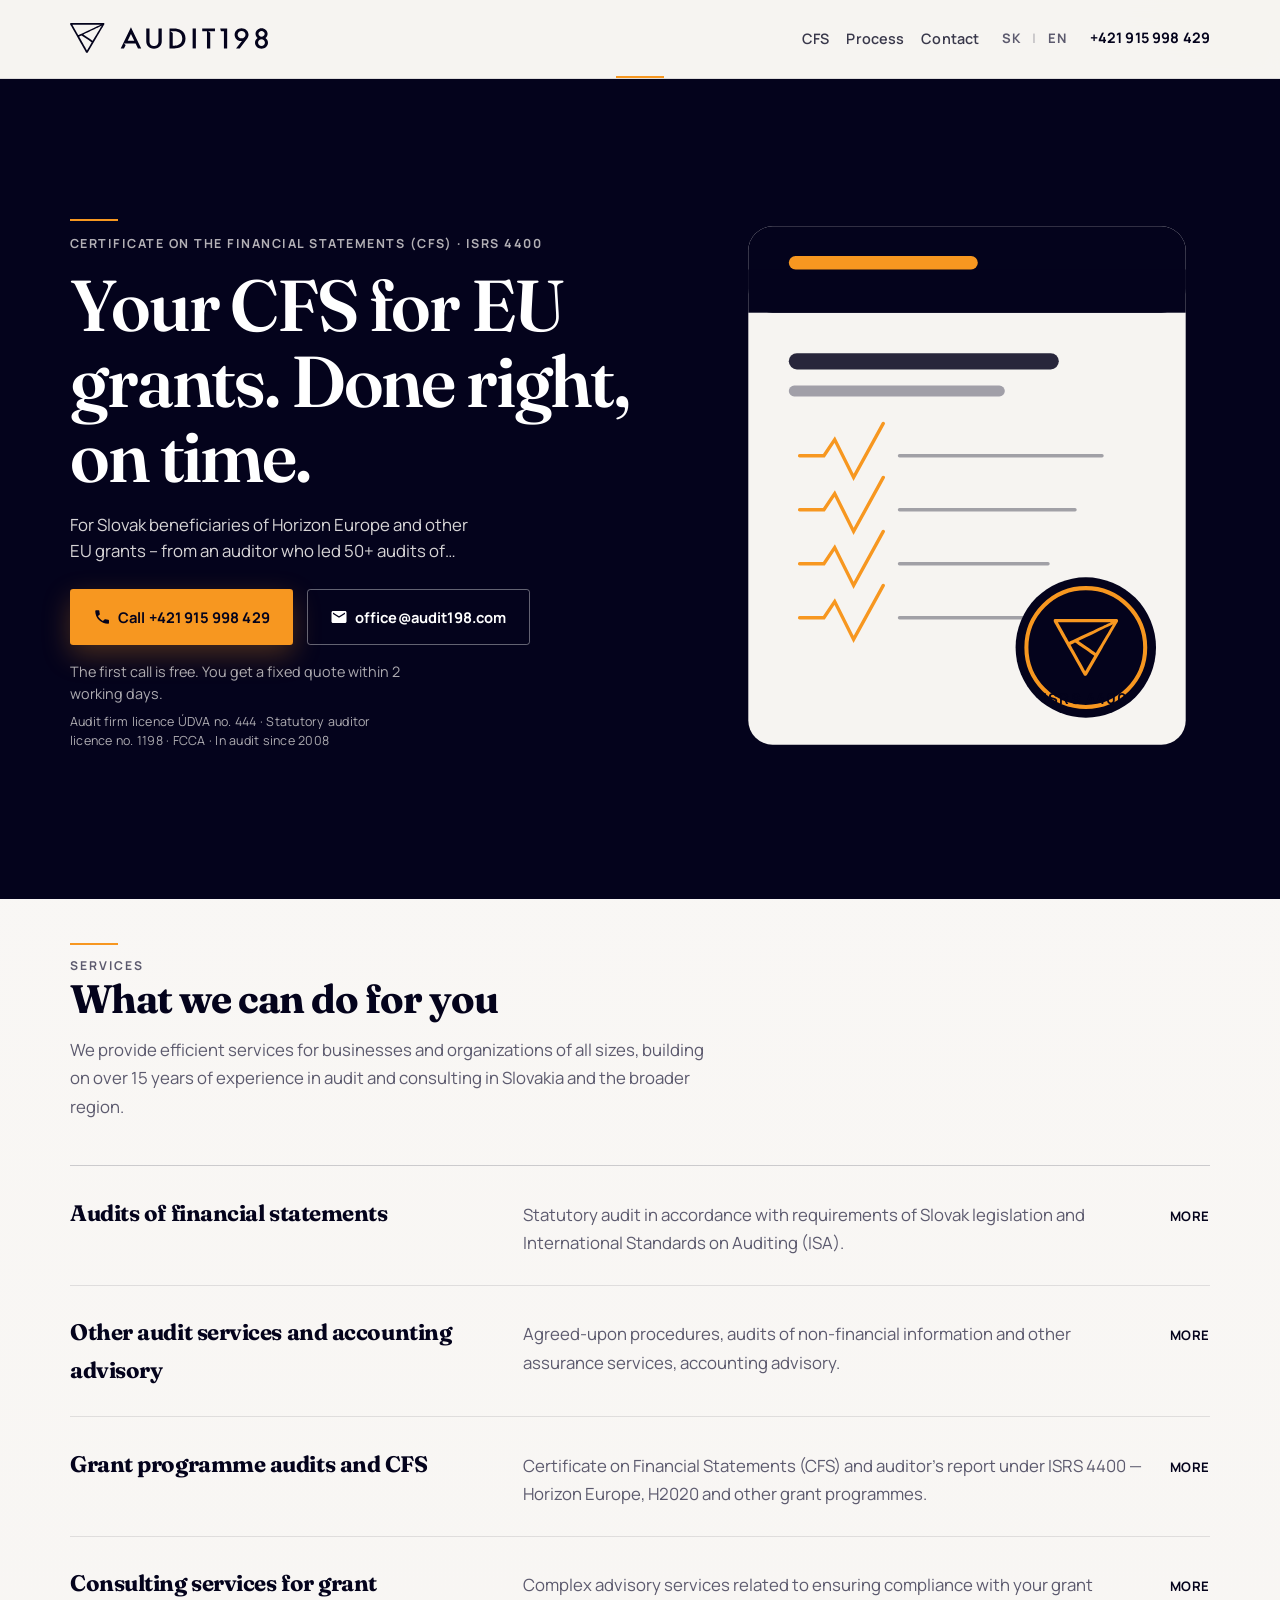
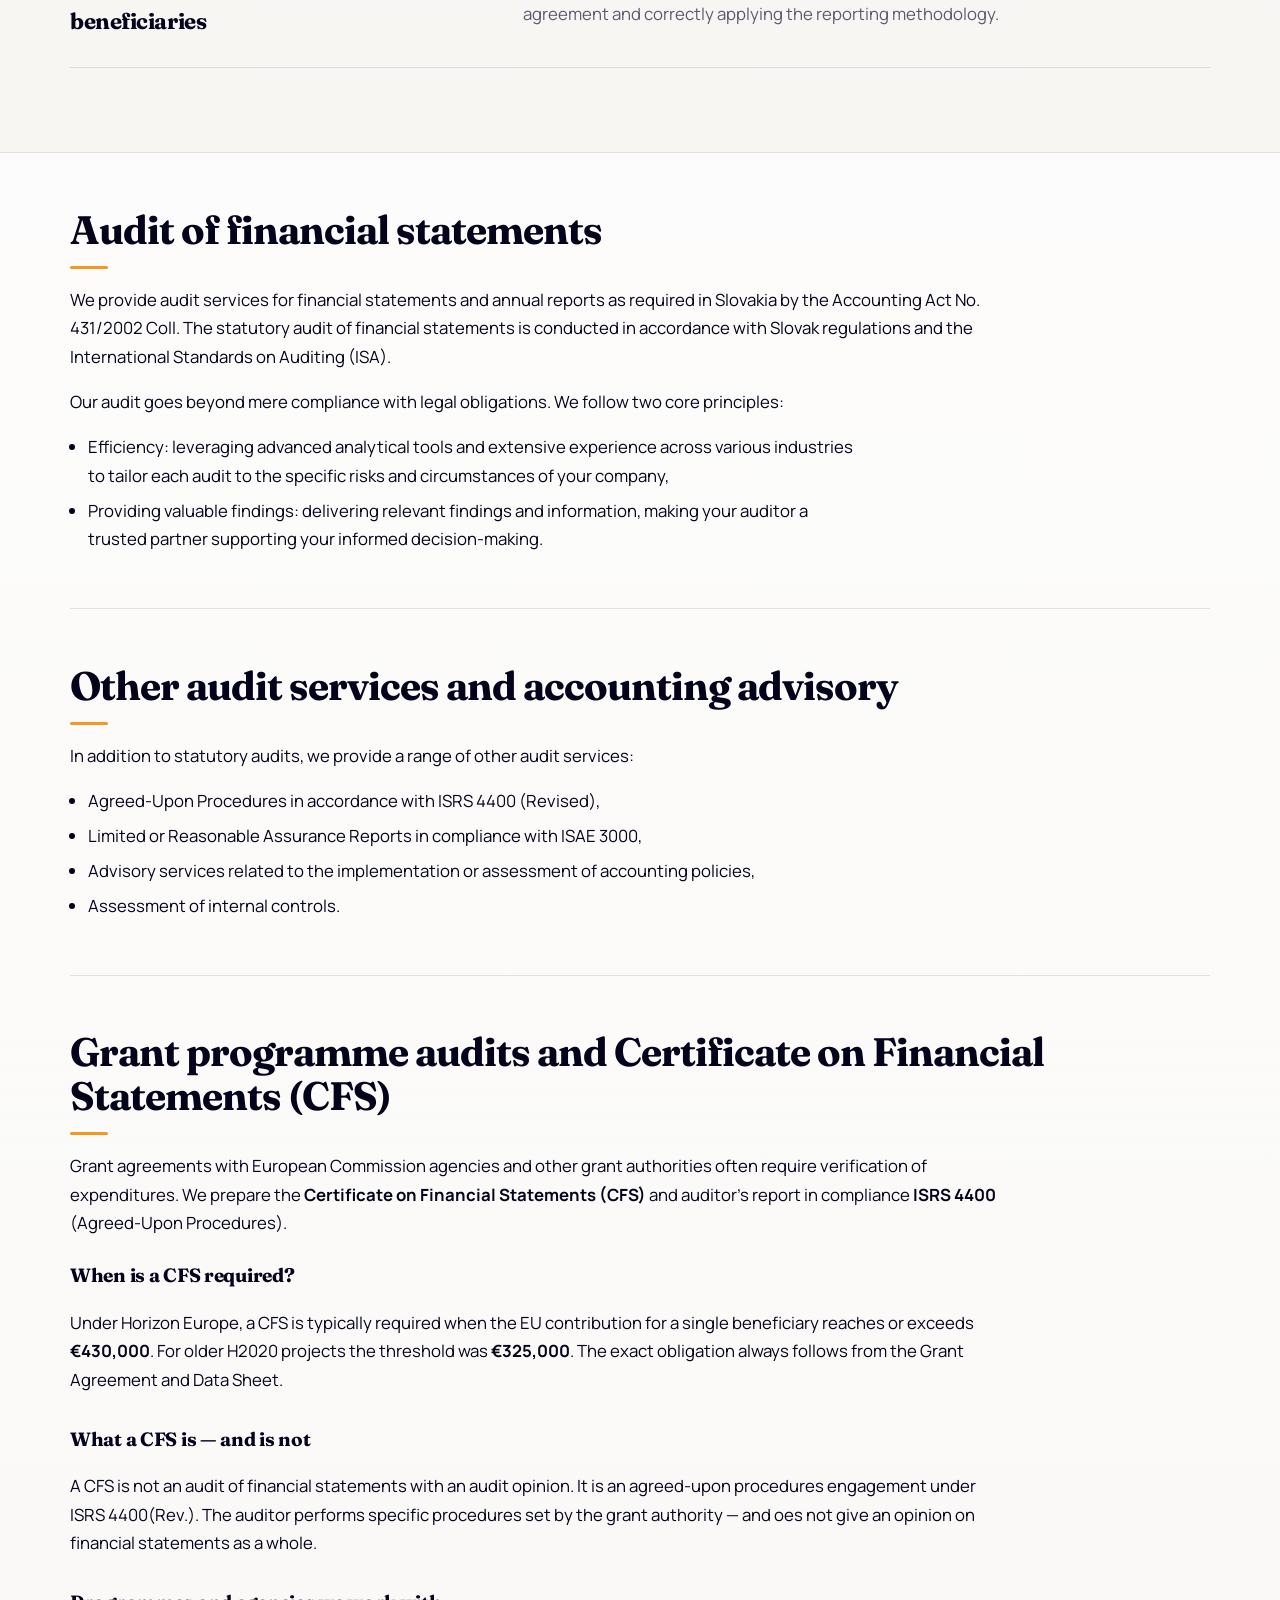
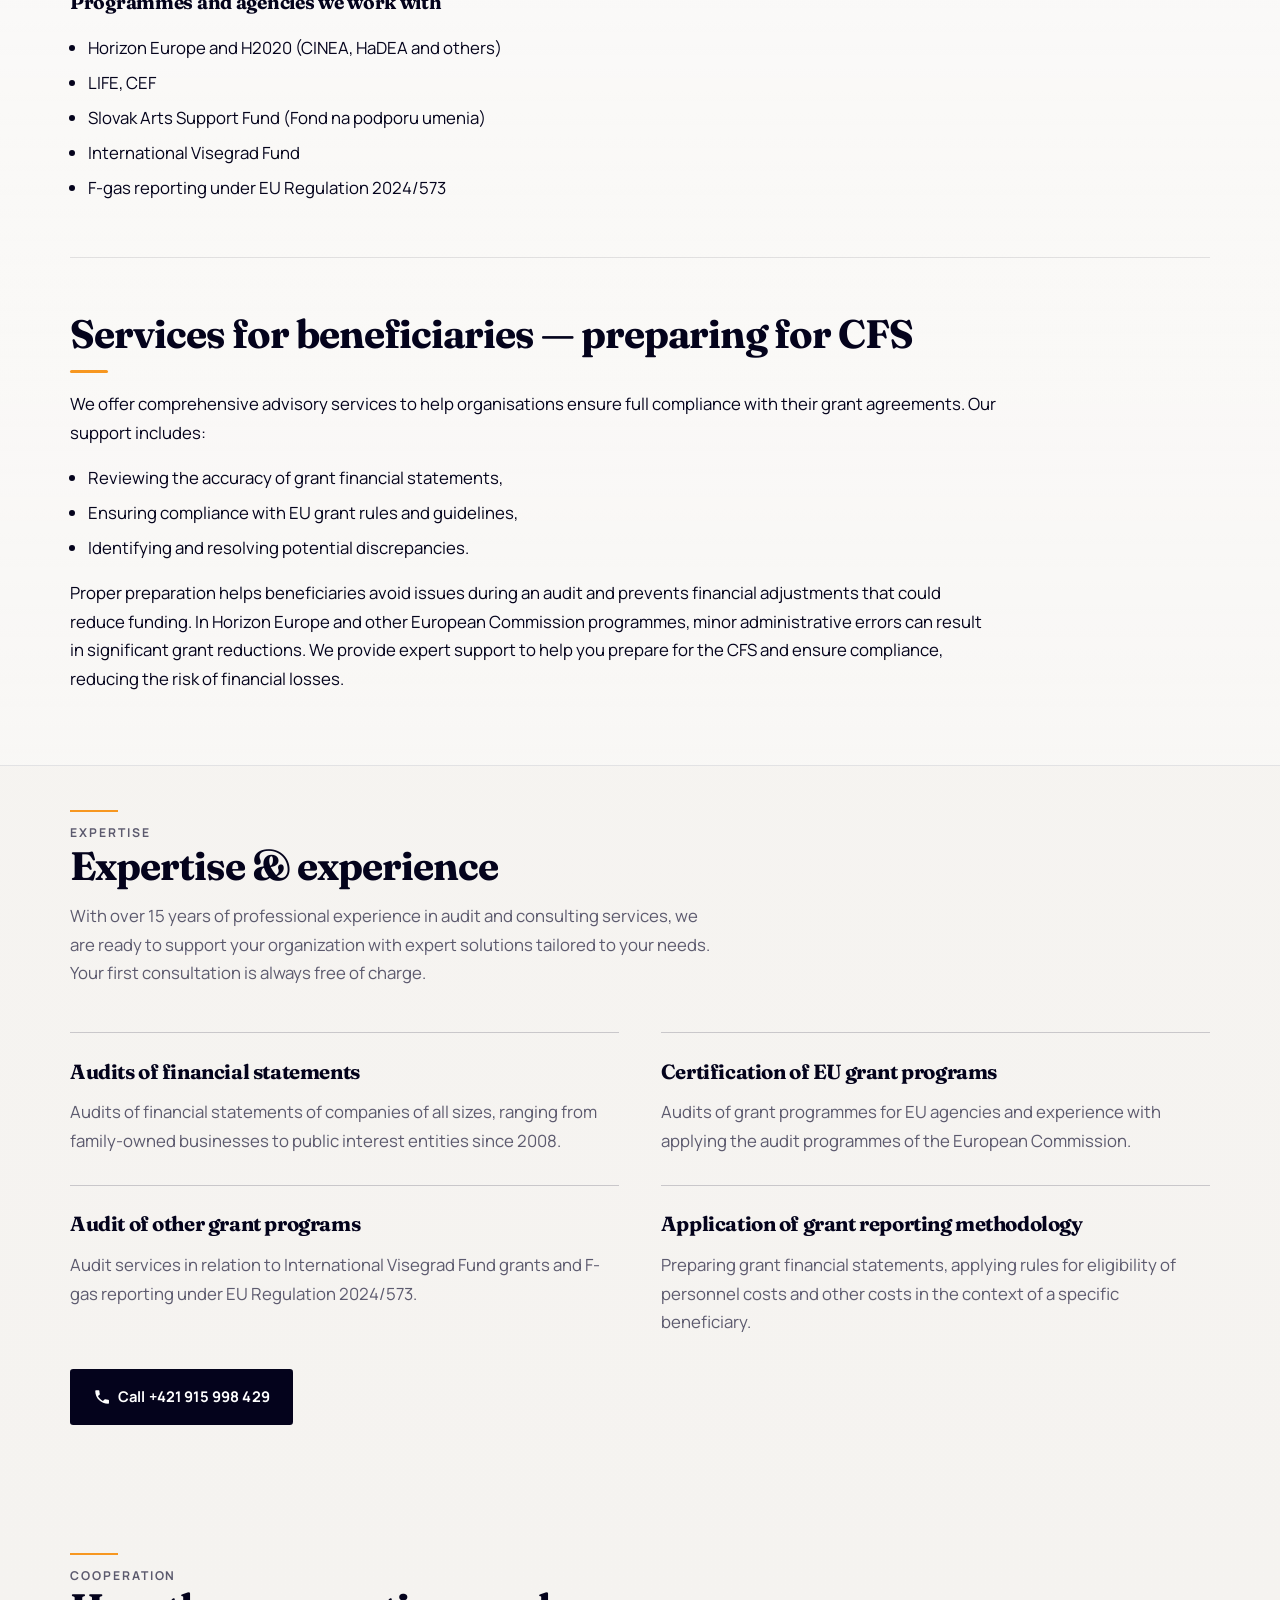
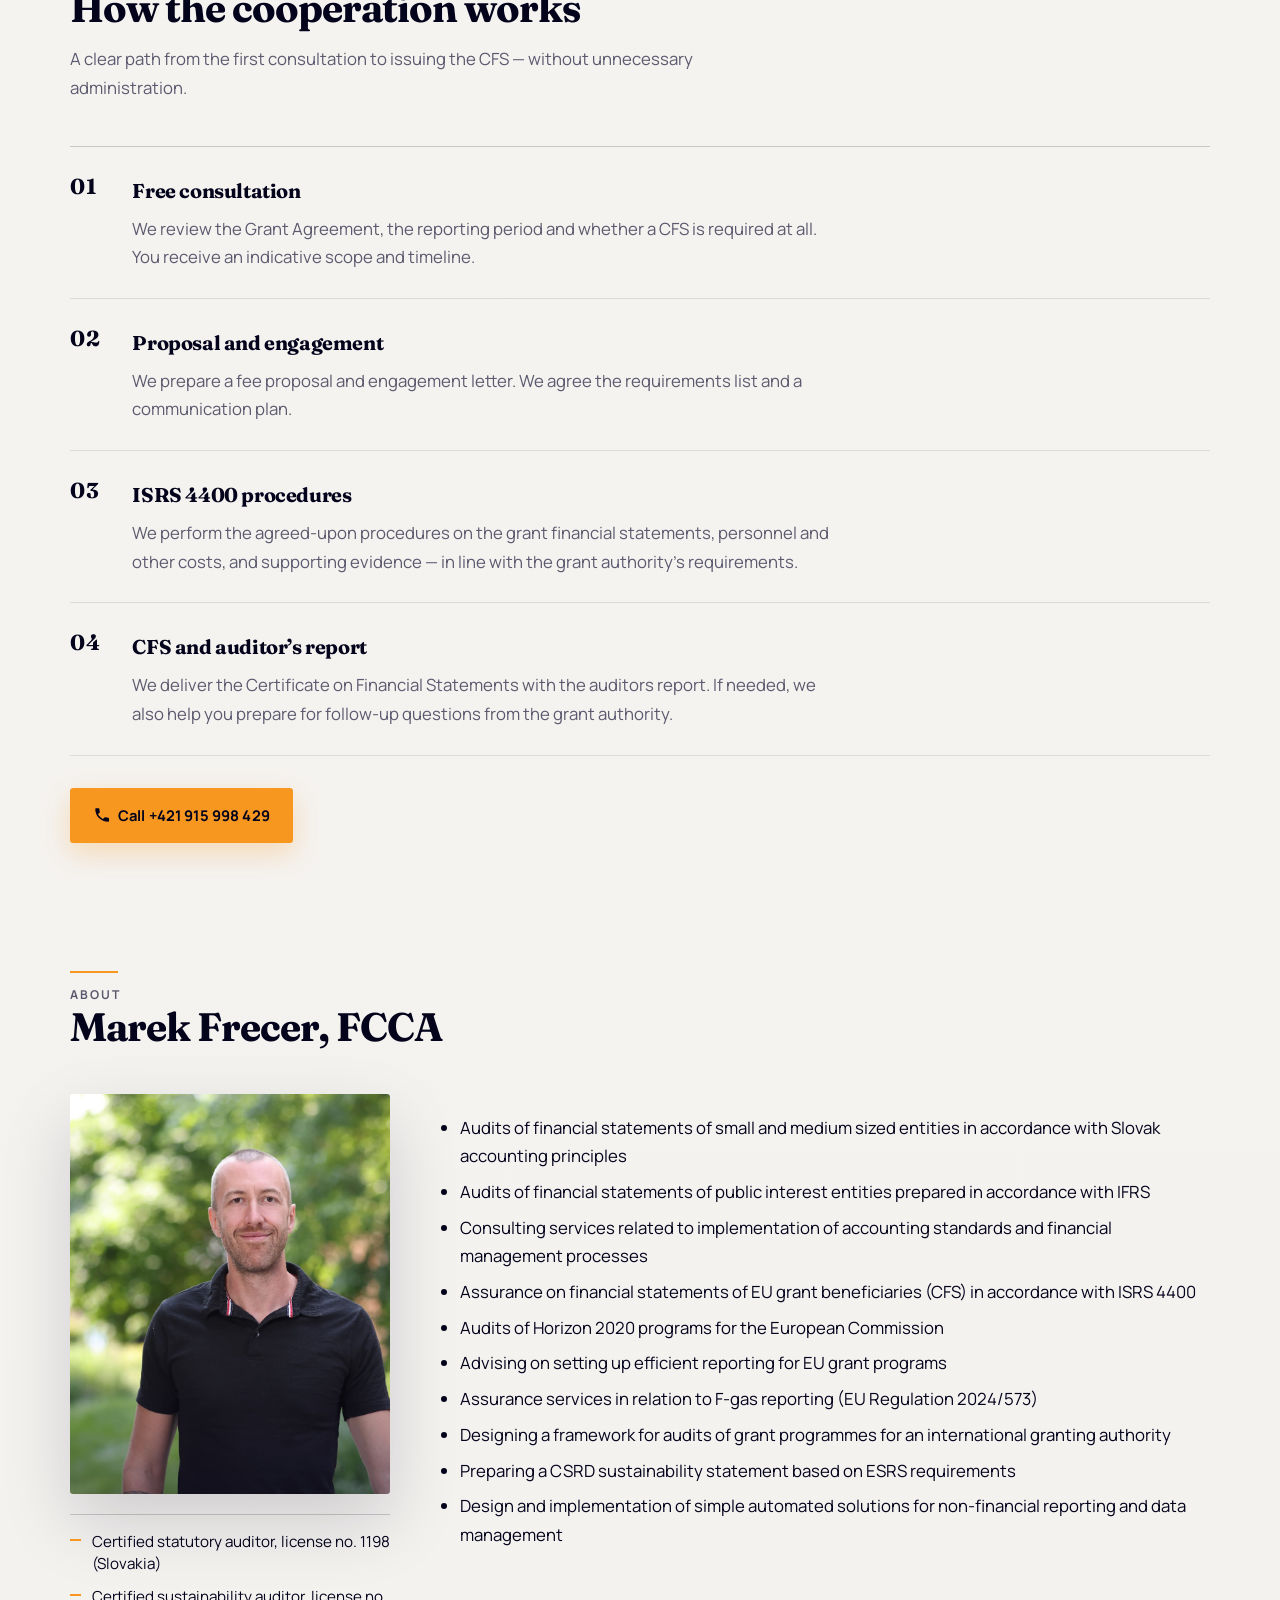
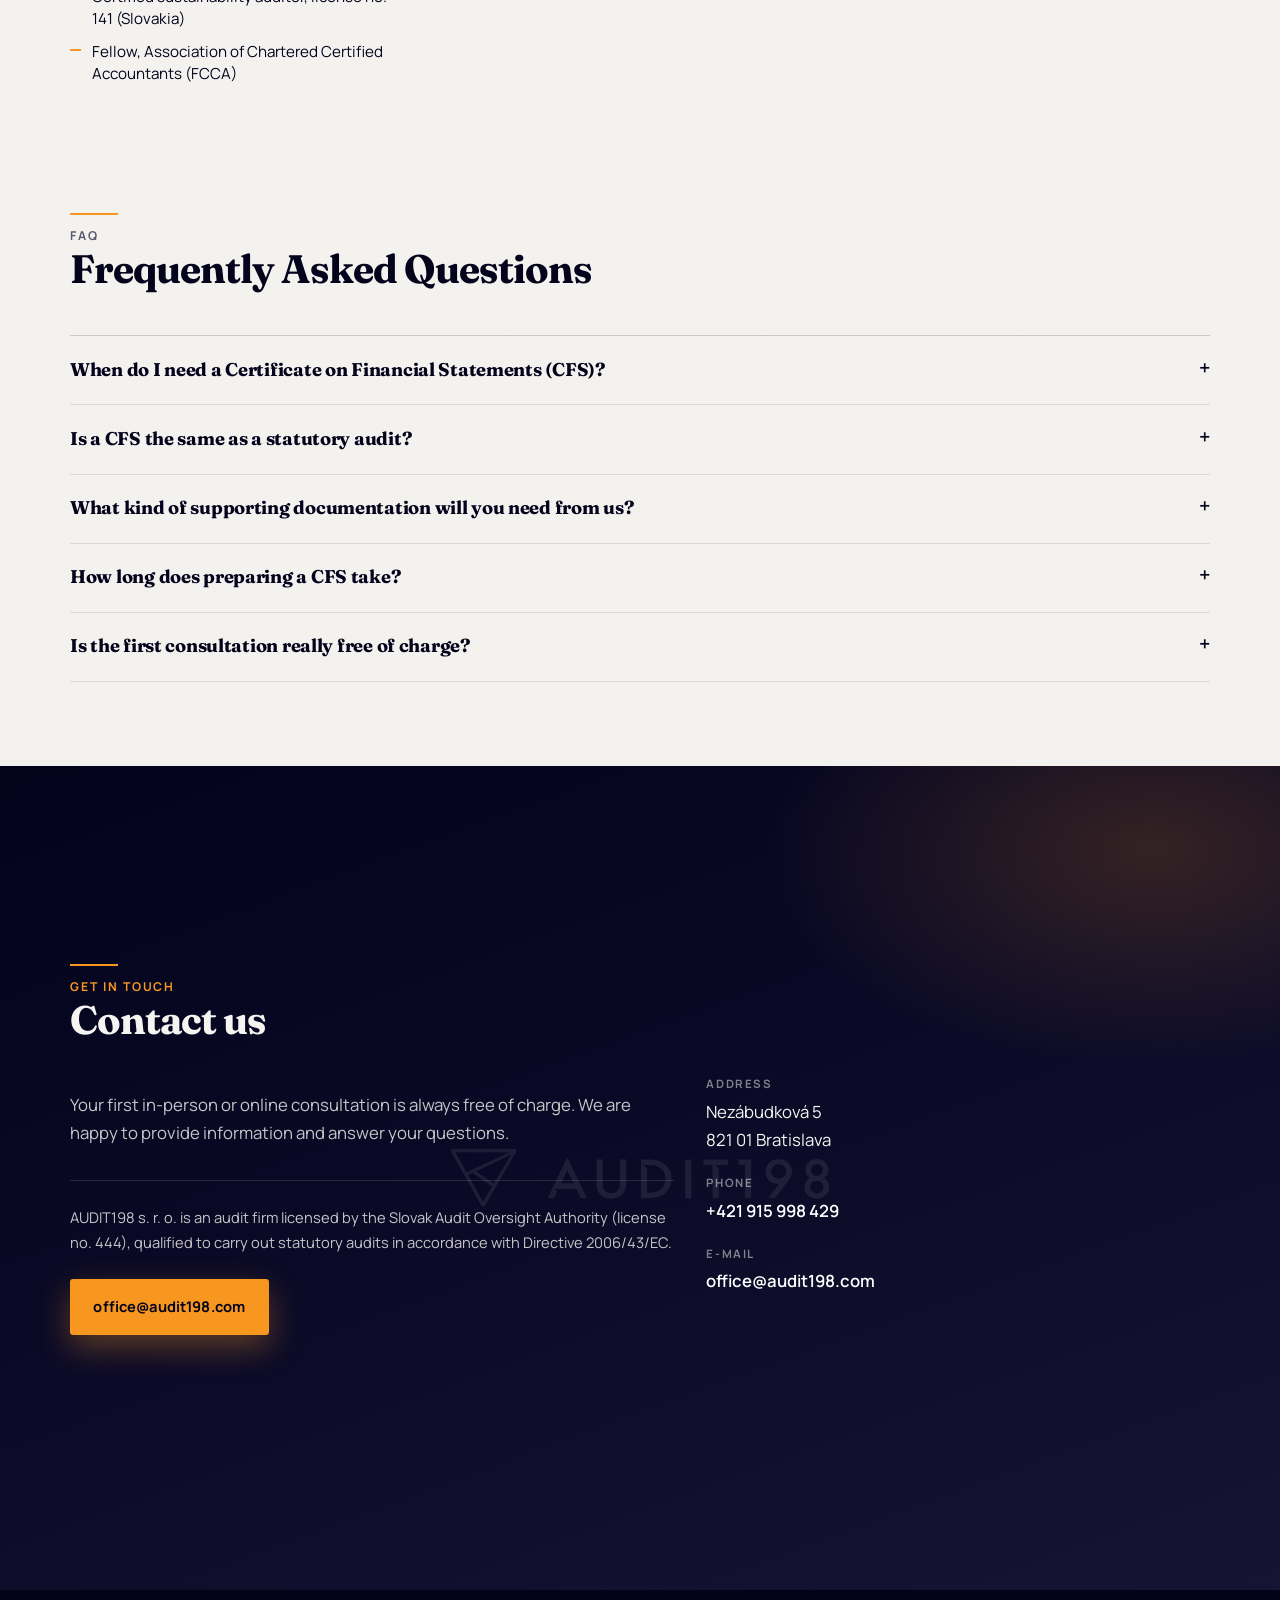
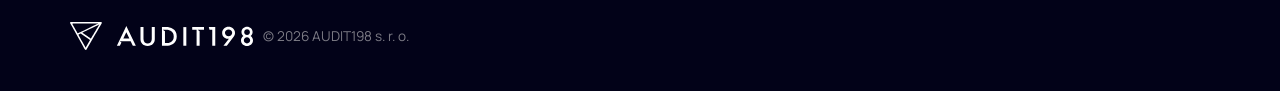
==== commit 98c357a0: "Add CFS hero, header phone, and mobile call bar Rebuild the hero with the Task 3 copy, phone/email C" ====
--- a/en/index.html
+++ b/en/index.html
@@ -52,40 +52,13 @@
         <nav class="nav" aria-label="Primary">
           <ul class="nav-links">
             <li>
-              <a href="#services">
-
-                Services
-              </a>
+              <a href="#services">CFS</a>
             </li>
             <li>
-              <a href="#experience">
-
-                Experience
-              </a>
+              <a href="#process">Process</a>
             </li>
             <li>
-              <a href="#process">
-
-                Process
-              </a>
-            </li>
-            <li>
-              <a href="#about">
-
-                About
-              </a>
-            </li>
-            <li>
-              <a href="#faq">
-
-                FAQ
-              </a>
-            </li>
-            <li>
-              <a href="#contact">
-
-                Contact
-              </a>
+              <a href="#contact">Contact</a>
             </li>
           </ul>
 
@@ -94,6 +67,8 @@
             <span class="sep" aria-hidden="true">|</span>
             <a href="./" data-set-lang="en" hreflang="en">EN</a>
           </div>
+
+          <a class="header-phone" href="tel:+421915998429">+421 915 998 429</a>
         </nav>
       </div>
     </header>
@@ -104,24 +79,39 @@
         <div class="hero-shade" aria-hidden="true"></div>
         <div class="wrap hero-stage">
           <div class="hero-inner">
-            <h1 id="hero-heading">
-
-              Audits of financial statements, Grant Programmes and Certificate on Financial Statements (CFS)
-            </h1>
-            <p class="hero-lead">
-
-              We provide statutory audits of financial statements and specialised services for grant beneficiaries. Our main focus is on <strong>grant programme audits</strong> and issuing <strong>Certificates on Financial Statements (CFS)</strong> in accordance with ISRS 4400. We have practical experience with Horizon Europe, H2020, LIFE and other EU programmes, as well as with the Slovak Arts Support Fund and the International Visegrad Fund. First consultation is free of charge.
-            </p>
+            <p class="hero-kicker">Certificate on the Financial Statements (CFS) · ISRS 4400</p>
+            <h1 id="hero-heading">Your CFS for EU grants. Done right, on time.</h1>
+            <p class="hero-lead">For Slovak beneficiaries of Horizon Europe and other EU grants – from an auditor who led 50+ audits of Horizon 2020 grants for the European Commission.</p>
             <div class="hero-actions">
-              <a class="btn btn-primary" href="#contact">
-
-                First consultation
-              </a>
-              <a class="btn btn-ghost" href="#services">
-
-                Our services
-              </a>
-            </div>
+              <a class="btn btn-primary" href="tel:+421915998429"><svg class="btn-icon" width="18" height="18" viewBox="0 0 24 24" aria-hidden="true" focusable="false"><path fill="currentColor" d="M6.6 10.8c1.4 2.8 3.8 5.1 6.6 6.6l2.2-2.2c.3-.3.7-.4 1.1-.3 1.2.4 2.5.6 3.8.6.6 0 1 .4 1 1V20c0 .6-.4 1-1 1C10.6 21 3 13.4 3 4c0-.6.4-1 1-1h3.5c.6 0 1 .4 1 1 0 1.3.2 2.6.6 3.8.1.4 0 .8-.3 1.1L6.6 10.8z"/></svg><span>Call +421 915 998 429</span></a>
+              <a class="btn btn-ghost" href="mailto:office@audit198.com?subject=CFS%20%E2%80%93%20%5Bproject%20name%5D&body=Programme%3A%20%0AGrant%20agreement%20no.%3A%20%0AReporting%20period%3A%20%0AEU%20contribution%20claimed%3A%20%0AFinal%20report%20deadline%3A%20%0AContact%20%28name%2C%20phone%29%3A%20"><svg class="btn-icon" width="18" height="18" viewBox="0 0 24 24" aria-hidden="true" focusable="false"><path fill="currentColor" d="M20 4H4c-1.1 0-2 .9-2 2v12c0 1.1.9 2 2 2h16c1.1 0 2-.9 2-2V6c0-1.1-.9-2-2-2zm0 4-8 5L4 8V6l8 5 8-5v2z"/></svg><span>office@audit198.com</span></a>
+            </div>
+            <p class="hero-micro">The first call is free. You get a fixed quote within 2 working days.</p>
+            <p class="hero-trust">Audit firm licence ÚDVA no. 444 · Statutory auditor licence no. 1198 · FCCA · In audit since 2008</p>
+          </div>
+          <div class="hero-ornament cert-card" aria-hidden="true">
+            <svg class="cert-svg" viewBox="0 0 360 420" xmlns="http://www.w3.org/2000/svg" xmlns:xlink="http://www.w3.org/1999/xlink" role="presentation">
+              <rect x="18" y="18" width="324" height="384" rx="18" fill="#f6f4f1"/>
+              <rect x="18" y="18" width="324" height="64" rx="18" fill="#04031c"/>
+              <rect x="18" y="50" width="324" height="32" fill="#04031c"/>
+              <rect x="48" y="40" width="140" height="10" rx="5" fill="#f79720"/>
+              <rect x="48" y="112" width="200" height="12" rx="6" fill="#04031c" opacity="0.85"/>
+              <rect x="48" y="136" width="160" height="8" rx="4" fill="#5c5a6e" opacity="0.55"/>
+              <g fill="none" stroke="#04031c" stroke-width="2.5" stroke-linecap="round">
+                <path d="M56 188h18l8-12 14 28 22-40" stroke="#f79720"/>
+                <path d="M130 188h150" opacity="0.35"/>
+                <path d="M56 228h18l8-12 14 28 22-40" stroke="#f79720"/>
+                <path d="M130 228h130" opacity="0.35"/>
+                <path d="M56 268h18l8-12 14 28 22-40" stroke="#f79720"/>
+                <path d="M130 268h110" opacity="0.35"/>
+                <path d="M56 308h18l8-12 14 28 22-40" stroke="#f79720"/>
+                <path d="M130 308h140" opacity="0.35"/>
+              </g>
+              <circle cx="268" cy="330" r="52" fill="#04031c"/>
+              <circle cx="268" cy="330" r="44" fill="none" stroke="#f79720" stroke-width="3"/>
+              <image href="../assets/brand/audit198-mark-orange.svg" xlink:href="../assets/brand/audit198-mark-orange.svg" x="244" y="306" width="48" height="48"/>
+              <text x="268" y="372" text-anchor="middle" fill="#04031c" font-family="Manrope, sans-serif" font-size="11" font-weight="700" letter-spacing="0.08em">ISRS 4400</text>
+            </svg>
           </div>
         </div>
       </section>
@@ -369,6 +359,9 @@
               </p>
             </div>
           </div>
+          <p class="section-cta">
+            <a class="btn btn-dark" href="tel:+421915998429"><svg class="btn-icon" width="18" height="18" viewBox="0 0 24 24" aria-hidden="true" focusable="false"><path fill="currentColor" d="M6.6 10.8c1.4 2.8 3.8 5.1 6.6 6.6l2.2-2.2c.3-.3.7-.4 1.1-.3 1.2.4 2.5.6 3.8.6.6 0 1 .4 1 1V20c0 .6-.4 1-1 1C10.6 21 3 13.4 3 4c0-.6.4-1 1-1h3.5c.6 0 1 .4 1 1 0 1.3.2 2.6.6 3.8.1.4 0 .8-.3 1.1L6.6 10.8z"/></svg><span>Call +421 915 998 429</span></a>
+          </p>
         </div>
       </section>
 
@@ -444,6 +437,9 @@
               </div>
             </li>
           </ol>
+          <p class="section-cta">
+            <a class="btn btn-primary" href="tel:+421915998429"><svg class="btn-icon" width="18" height="18" viewBox="0 0 24 24" aria-hidden="true" focusable="false"><path fill="currentColor" d="M6.6 10.8c1.4 2.8 3.8 5.1 6.6 6.6l2.2-2.2c.3-.3.7-.4 1.1-.3 1.2.4 2.5.6 3.8.6.6 0 1 .4 1 1V20c0 .6-.4 1-1 1C10.6 21 3 13.4 3 4c0-.6.4-1 1-1h3.5c.6 0 1 .4 1 1 0 1.3.2 2.6.6 3.8.1.4 0 .8-.3 1.1L6.6 10.8z"/></svg><span>Call +421 915 998 429</span></a>
+          </p>
         </div>
       </section>
 
@@ -645,6 +641,11 @@
       </section>
     </main>
 
+    <div class="mobile-call-bar" id="mobile-call-bar" hidden>
+      <a class="btn btn-primary mobile-call-bar__btn" href="tel:+421915998429"><svg class="btn-icon" width="18" height="18" viewBox="0 0 24 24" aria-hidden="true" focusable="false"><path fill="currentColor" d="M6.6 10.8c1.4 2.8 3.8 5.1 6.6 6.6l2.2-2.2c.3-.3.7-.4 1.1-.3 1.2.4 2.5.6 3.8.6.6 0 1 .4 1 1V20c0 .6-.4 1-1 1C10.6 21 3 13.4 3 4c0-.6.4-1 1-1h3.5c.6 0 1 .4 1 1 0 1.3.2 2.6.6 3.8.1.4 0 .8-.3 1.1L6.6 10.8z"/></svg><span>Call</span></a>
+      <a class="btn btn-ghost mobile-call-bar__btn" href="mailto:office@audit198.com?subject=CFS%20%E2%80%93%20%5Bproject%20name%5D&body=Programme%3A%20%0AGrant%20agreement%20no.%3A%20%0AReporting%20period%3A%20%0AEU%20contribution%20claimed%3A%20%0AFinal%20report%20deadline%3A%20%0AContact%20%28name%2C%20phone%29%3A%20"><svg class="btn-icon" width="18" height="18" viewBox="0 0 24 24" aria-hidden="true" focusable="false"><path fill="currentColor" d="M20 4H4c-1.1 0-2 .9-2 2v12c0 1.1.9 2 2 2h16c1.1 0 2-.9 2-2V6c0-1.1-.9-2-2-2zm0 4-8 5L4 8V6l8 5 8-5v2z"/></svg><span>Email</span></a>
+    </div>
+
     <footer class="site-footer">
       <div class="wrap footer-inner">
         <div class="footer-brand">
@@ -654,8 +655,31 @@
       </div>
     </footer>
 
+
     <script>
       document.getElementById("year").textContent = String(new Date().getFullYear());
+      (function () {
+        var hero = document.querySelector(".hero");
+        var bar = document.getElementById("mobile-call-bar");
+        if (!hero || !bar || !("IntersectionObserver" in window)) return;
+        var mq = window.matchMedia("(max-width: 759px)");
+        function sync(visible) {
+          if (!mq.matches) {
+            bar.hidden = true;
+            document.body.classList.remove("has-mobile-call-bar");
+            return;
+          }
+          bar.hidden = visible;
+          document.body.classList.toggle("has-mobile-call-bar", !visible);
+        }
+        var io = new IntersectionObserver(function (entries) {
+          sync(entries[0].isIntersecting);
+        }, { threshold: 0.15 });
+        io.observe(hero);
+        mq.addEventListener("change", function () {
+          sync(hero.getBoundingClientRect().bottom > 80);
+        });
+      })();
     </script>
   </body>
 </html>
--- a/css/styles.css
+++ b/css/styles.css
@@ -202,6 +202,26 @@
   user-select: none;
 }
 
+.header-phone {
+  display: inline-flex;
+  align-items: center;
+  color: var(--ink);
+  text-decoration: none;
+  font-size: 0.9rem;
+  font-weight: 700;
+  letter-spacing: 0.01em;
+  white-space: nowrap;
+  text-decoration-color: #f79720;
+  text-decoration-thickness: 2px;
+  text-underline-offset: 0.18em;
+}
+
+.header-phone:hover {
+  text-decoration: underline;
+  text-decoration-color: #f79720;
+  text-decoration-thickness: 2px;
+}
+
 /* Hero — brand-first atmospheric plane */
 .hero {
   position: relative;
@@ -233,68 +253,111 @@
   position: relative;
   z-index: 1;
   display: grid;
-  grid-template-columns: minmax(0, 1fr);
+  grid-template-columns: minmax(0, 1.1fr) minmax(0, 0.9fr);
   align-items: center;
   gap: clamp(1.5rem, 4vw, 3.5rem);
   padding-block: 3.25rem;
   width: min(100% - 2.5rem, var(--max));
 }
 
-.hero-ornament {
+.hero-ornament,
+.cert-card {
   position: relative;
-  width: min(100%, 480px);
+  width: min(100%, 360px);
   justify-self: end;
   pointer-events: none;
-  opacity: 0.92;
-}
-
-.hero-ornament object,
-.hero-ornament img {
+}
+
+.cert-svg {
   display: block;
   width: 100%;
   height: auto;
+  filter: none;
 }
 
 .hero-inner {
   position: relative;
   z-index: 1;
-  max-width: 36rem;
+  max-width: 38rem;
   justify-self: start;
+  text-align: left;
+}
+
+.hero-kicker {
+  margin: 0 0 0.85rem;
+  font-size: 0.78rem;
+  font-weight: 700;
+  letter-spacing: 0.12em;
+  text-transform: uppercase;
+  color: rgba(246, 244, 241, 0.72);
+}
+
+.hero-kicker::before {
+  content: "";
+  display: block;
+  width: 48px;
+  height: 2px;
+  margin: 0 0 0.75rem;
+  background: var(--orange);
 }
 
 .hero h1 {
   margin: 0 0 1.05rem;
   font-family: var(--font-display);
-  font-size: clamp(1.55rem, 3.1vw, 2.15rem);
+  font-size: clamp(2.6rem, 6vw, 4.5rem);
   font-weight: 600;
-  letter-spacing: -0.02em;
-  line-height: 1.18;
-  max-width: 22ch;
-  opacity: 0;
-  animation: rise 1s var(--ease) 0.15s forwards;
+  letter-spacing: -0.03em;
+  line-height: 1.05;
+  max-width: 14ch;
+  color: var(--white);
+  opacity: 1;
+  animation: none;
 }
 
 .hero-lead {
-  margin: 0 0 2.1rem;
+  margin: 0 0 1.6rem;
   font-size: 1.05rem;
-  line-height: 1.75;
+  line-height: 1.55;
   color: rgba(246, 244, 241, 0.88);
-  max-width: 44ch;
-  opacity: 0;
-  animation: rise 1s var(--ease) 0.28s forwards;
-}
-
-.hero-lead strong {
-  color: var(--white);
-  font-weight: 700;
+  max-width: 42ch;
+  opacity: 1;
+  animation: none;
+}
+
+@media (min-width: 760px) {
+  .hero-lead {
+    display: -webkit-box;
+    -webkit-box-orient: vertical;
+    -webkit-line-clamp: 2;
+    overflow: hidden;
+  }
 }
 
 .hero-actions {
   display: flex;
   flex-wrap: wrap;
   gap: 0.85rem;
-  opacity: 0;
-  animation: rise 1s var(--ease) 0.4s forwards;
+  opacity: 1;
+  animation: none;
+}
+
+.hero-micro,
+.hero-trust {
+  margin: 1rem 0 0;
+  font-size: 0.9rem;
+  line-height: 1.5;
+  color: rgba(246, 244, 241, 0.7);
+  max-width: 42ch;
+}
+
+.hero-trust {
+  margin-top: 0.55rem;
+  font-size: 0.78rem;
+  letter-spacing: 0.02em;
+}
+
+.btn-icon {
+  flex-shrink: 0;
 }
 
 .btn {
@@ -309,6 +372,7 @@
   font-weight: 700;
   letter-spacing: 0.01em;
   text-decoration: none;
+  text-decoration-thickness: 0;
   border: 1px solid transparent;
   transition:
     background 0.2s var(--ease),
@@ -900,6 +964,112 @@
   }
 }
 
+
+.section-cta {
+  margin: 2rem 0 0;
+}
+
+.section-cta .btn {
+  text-decoration: none;
+}
+
+/* Mobile call bar */
+.mobile-call-bar {
+  display: none;
+}
+
+@media (max-width: 759px) {
+  html,
+  body {
+    overflow-x: hidden;
+    max-width: 100%;
+  }
+
+  .header-phone {
+    display: none;
+  }
+
+  .mobile-call-bar {
+    position: fixed;
+    left: 0;
+    right: 0;
+    bottom: 0;
+    z-index: 50;
+    display: grid;
+    grid-template-columns: 1fr 1fr;
+    gap: 0.65rem;
+    padding: 0.65rem 0.85rem calc(0.65rem + env(safe-area-inset-bottom, 0px));
+    background: rgba(246, 244, 241, 0.96);
+    border-top: 1px solid var(--line);
+    box-shadow: 0 -8px 28px rgba(4, 3, 28, 0.12);
+  }
+
+  .mobile-call-bar[hidden] {
+    display: none !important;
+  }
+
+  .mobile-call-bar__btn {
+    min-height: 48px;
+    padding: 0.7rem 0.85rem;
+    text-decoration: none;
+  }
+
+  .mobile-call-bar .btn-ghost {
+    color: var(--ink);
+    border-color: var(--ink);
+    background: var(--white);
+  }
+
+  body.has-mobile-call-bar {
+    padding-bottom: calc(4.75rem + env(safe-area-inset-bottom, 0px));
+  }
+
+  body.has-mobile-call-bar .site-footer {
+    padding-bottom: 1.25rem;
+  }
+
+  .hero-stage {
+    grid-template-columns: 1fr;
+    justify-items: stretch;
+    text-align: left;
+    padding-block: 3.5rem 2.75rem;
+    gap: 1.75rem;
+  }
+
+  .hero-inner {
+    justify-self: start;
+    max-width: none;
+  }
+
+  .hero-actions {
+    justify-content: flex-start;
+  }
+
+  .hero h1 {
+    margin-inline: 0;
+    max-width: 12ch;
+  }
+
+  .hero-lead {
+    margin-inline: 0;
+  }
+
+  .cert-card {
+    width: min(78vw, 280px);
+    justify-self: start;
+  }
+}
+
+@media (prefers-reduced-motion: reduce) {
+  .cert-svg,
+  .hero h1,
+  .hero-lead,
+  .hero-actions {
+    animation: none !important;
+    transition: none !important;
+  }
+}
+
 /* Breakpoints */
 @media (max-width: 719px) {
   :root {
@@ -973,34 +1143,27 @@
 
   .hero-stage {
     grid-template-columns: 1fr;
-    justify-items: center;
-    text-align: center;
-    padding-block: 4.25rem 3.25rem;
+    justify-items: stretch;
+    text-align: left;
+    padding-block: 3.5rem 2.75rem;
     gap: 1.75rem;
   }
 
   .hero-inner {
-    max-width: 36rem;
-    justify-self: center;
+    max-width: none;
+    justify-self: start;
   }
 
   .hero-actions {
-    justify-content: center;
-  }
-
-  .hero h1 {
-    margin-inline: auto;
-  }
-
-  .hero-lead {
-    margin-inline: auto;
-  }
-
-  .hero-ornament {
-    width: min(70vw, 280px);
-    justify-self: center;
-    opacity: 0.5;
-    order: -1;
+    justify-content: flex-start;
+  }
+
+  .hero-ornament,
+  .cert-card {
+    width: min(78vw, 280px);
+    justify-self: start;
+    opacity: 1;
+    order: 0;
   }
 }
 
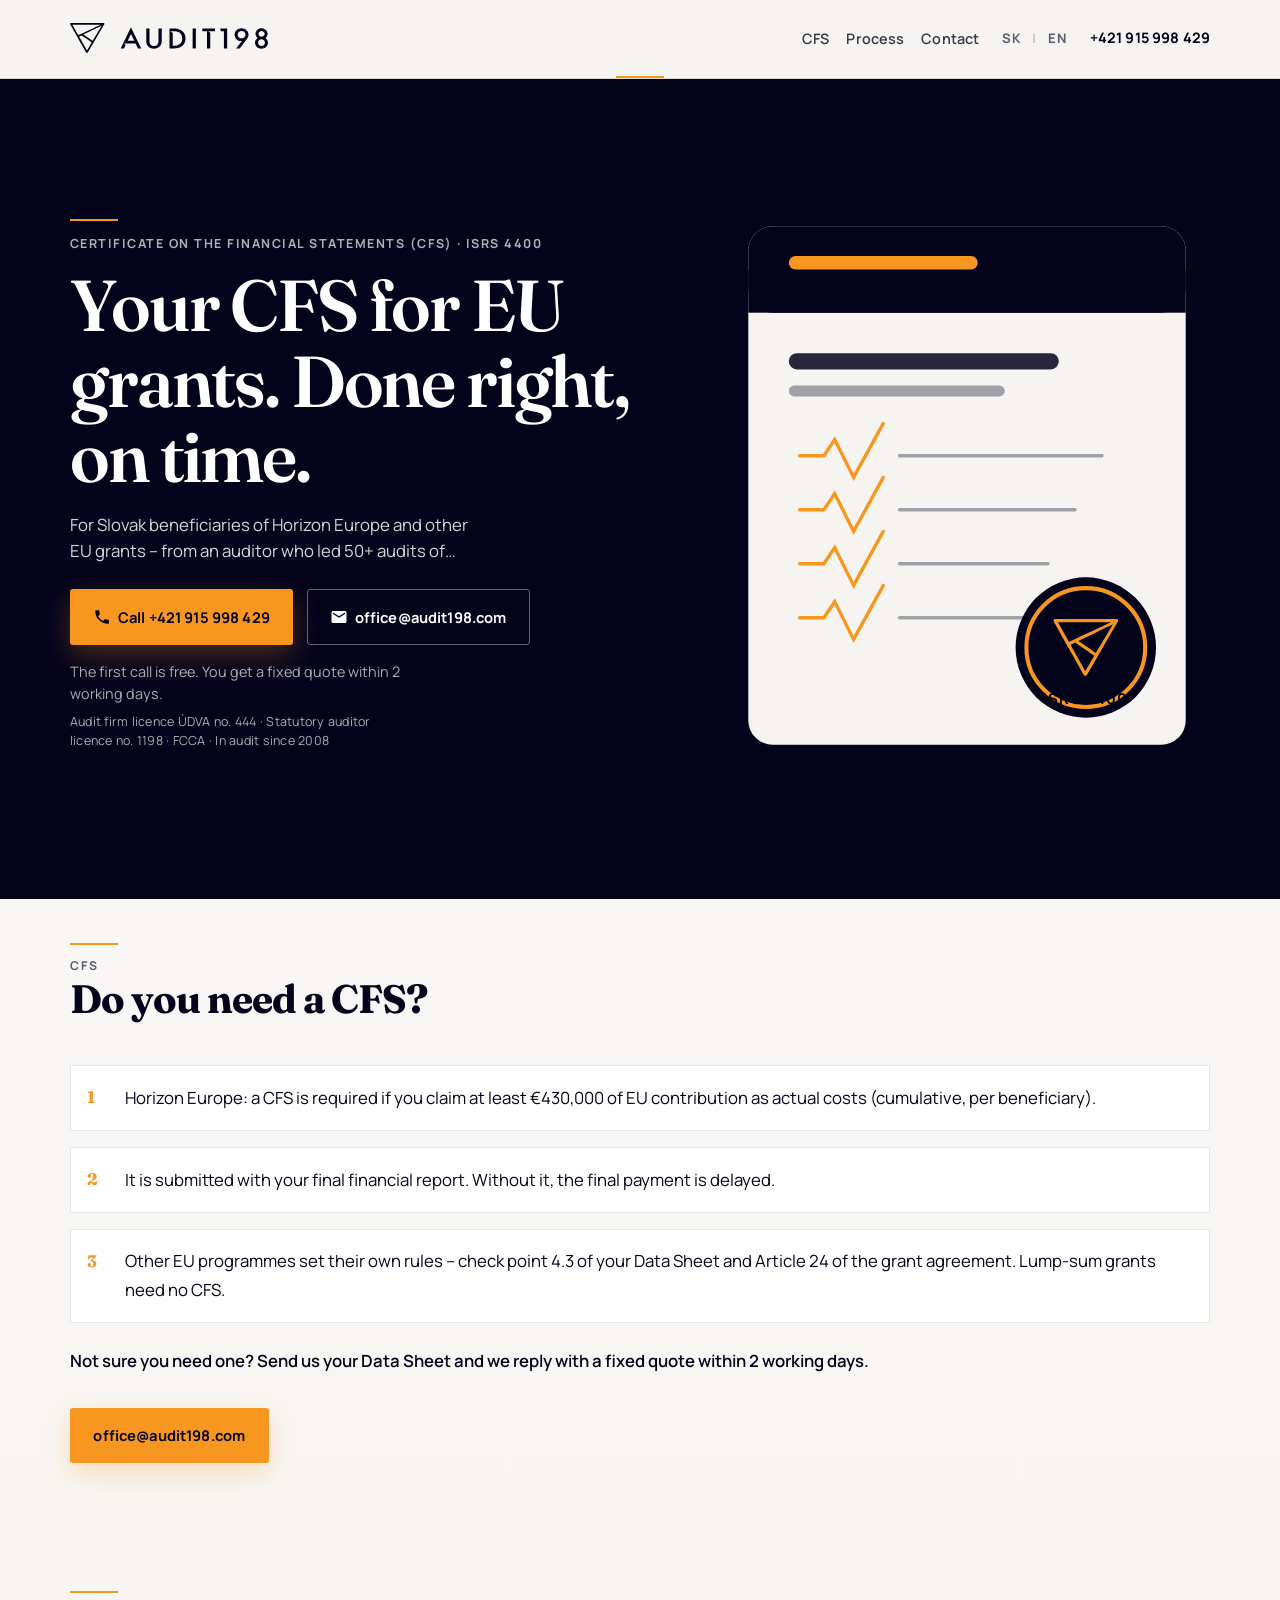
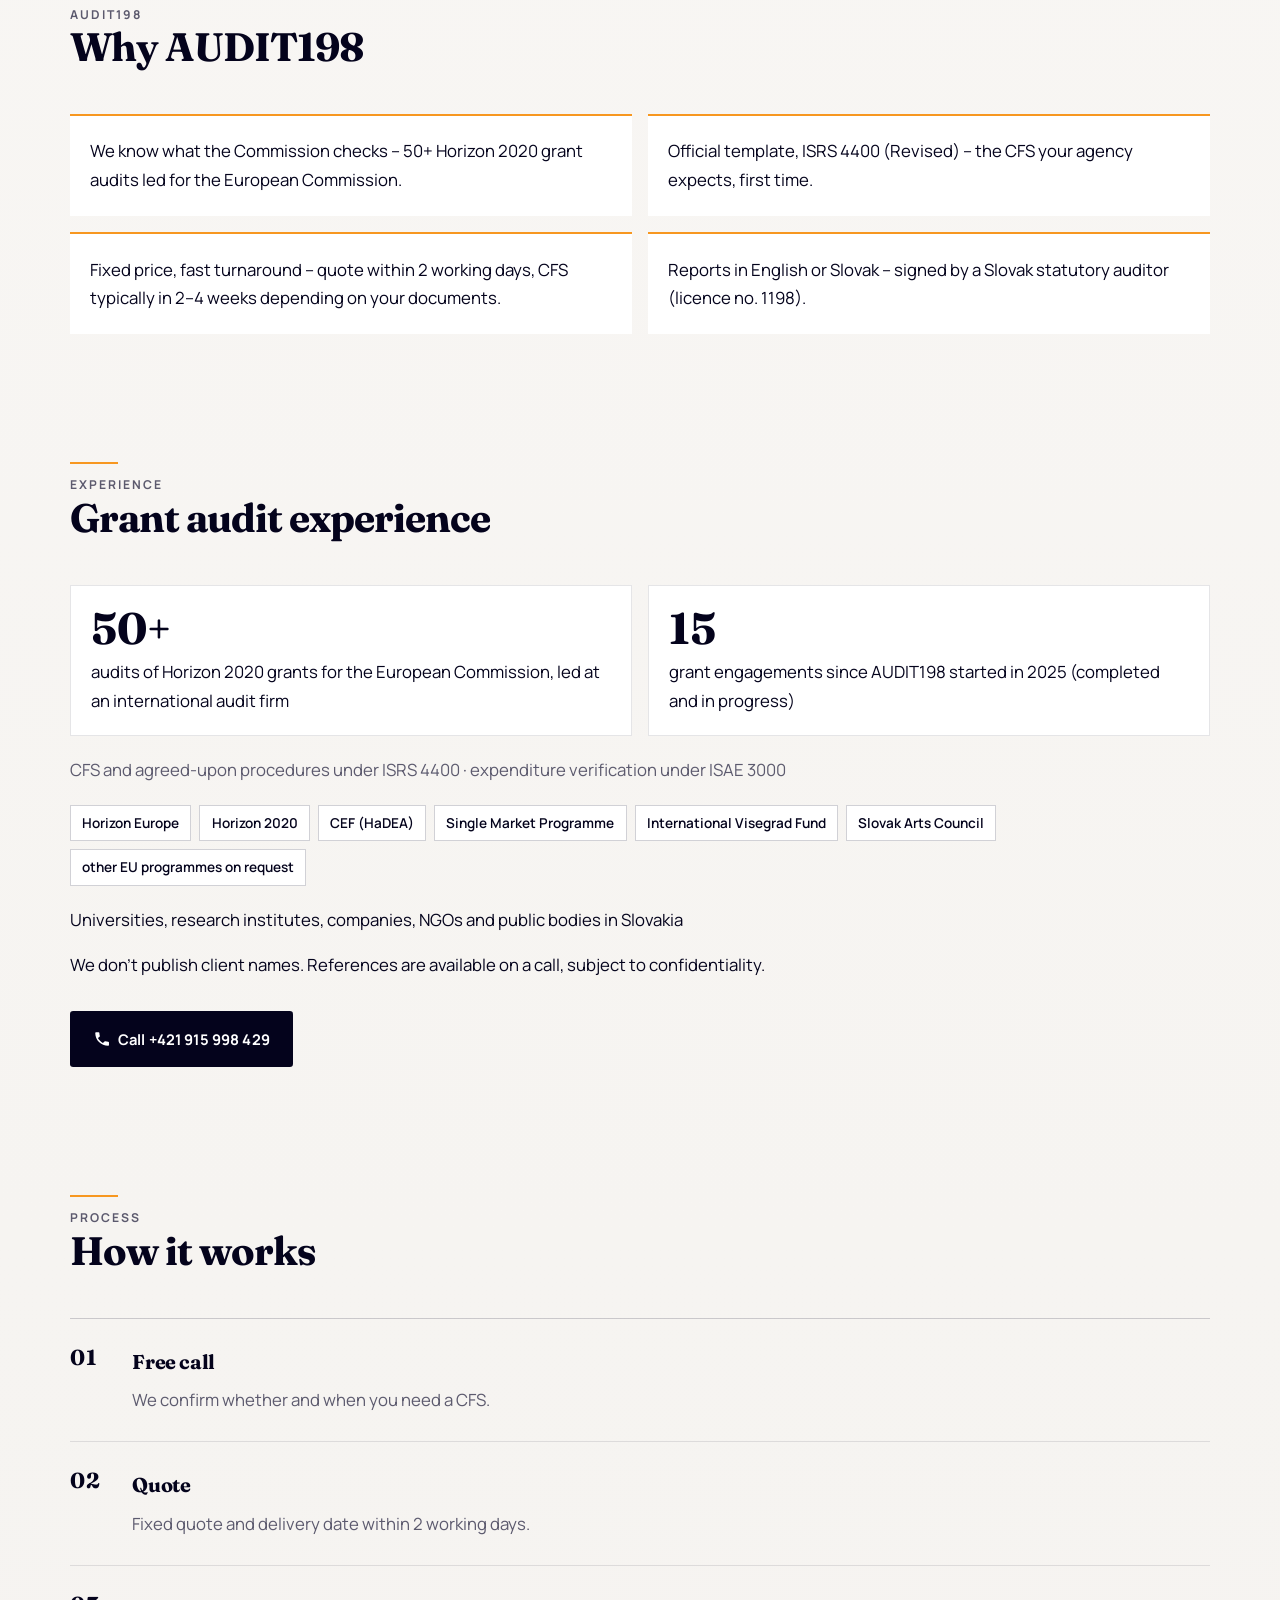
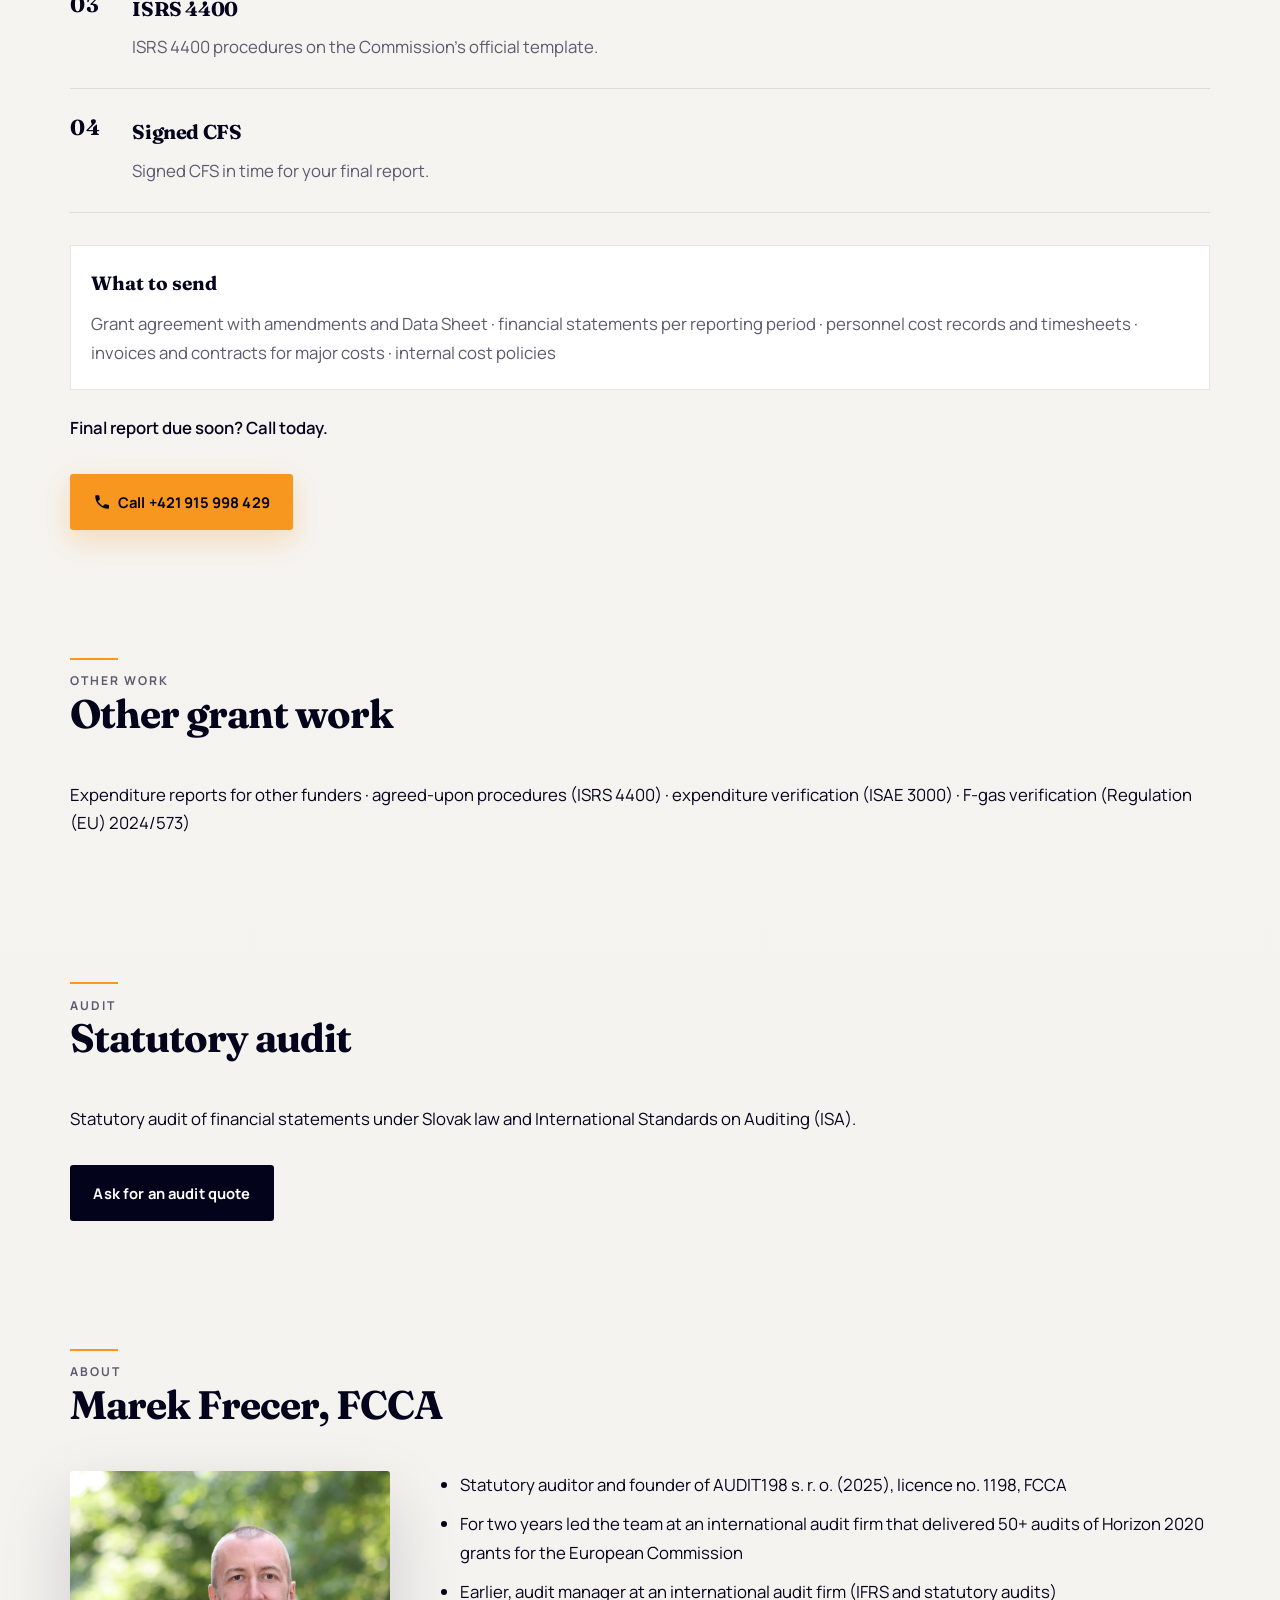
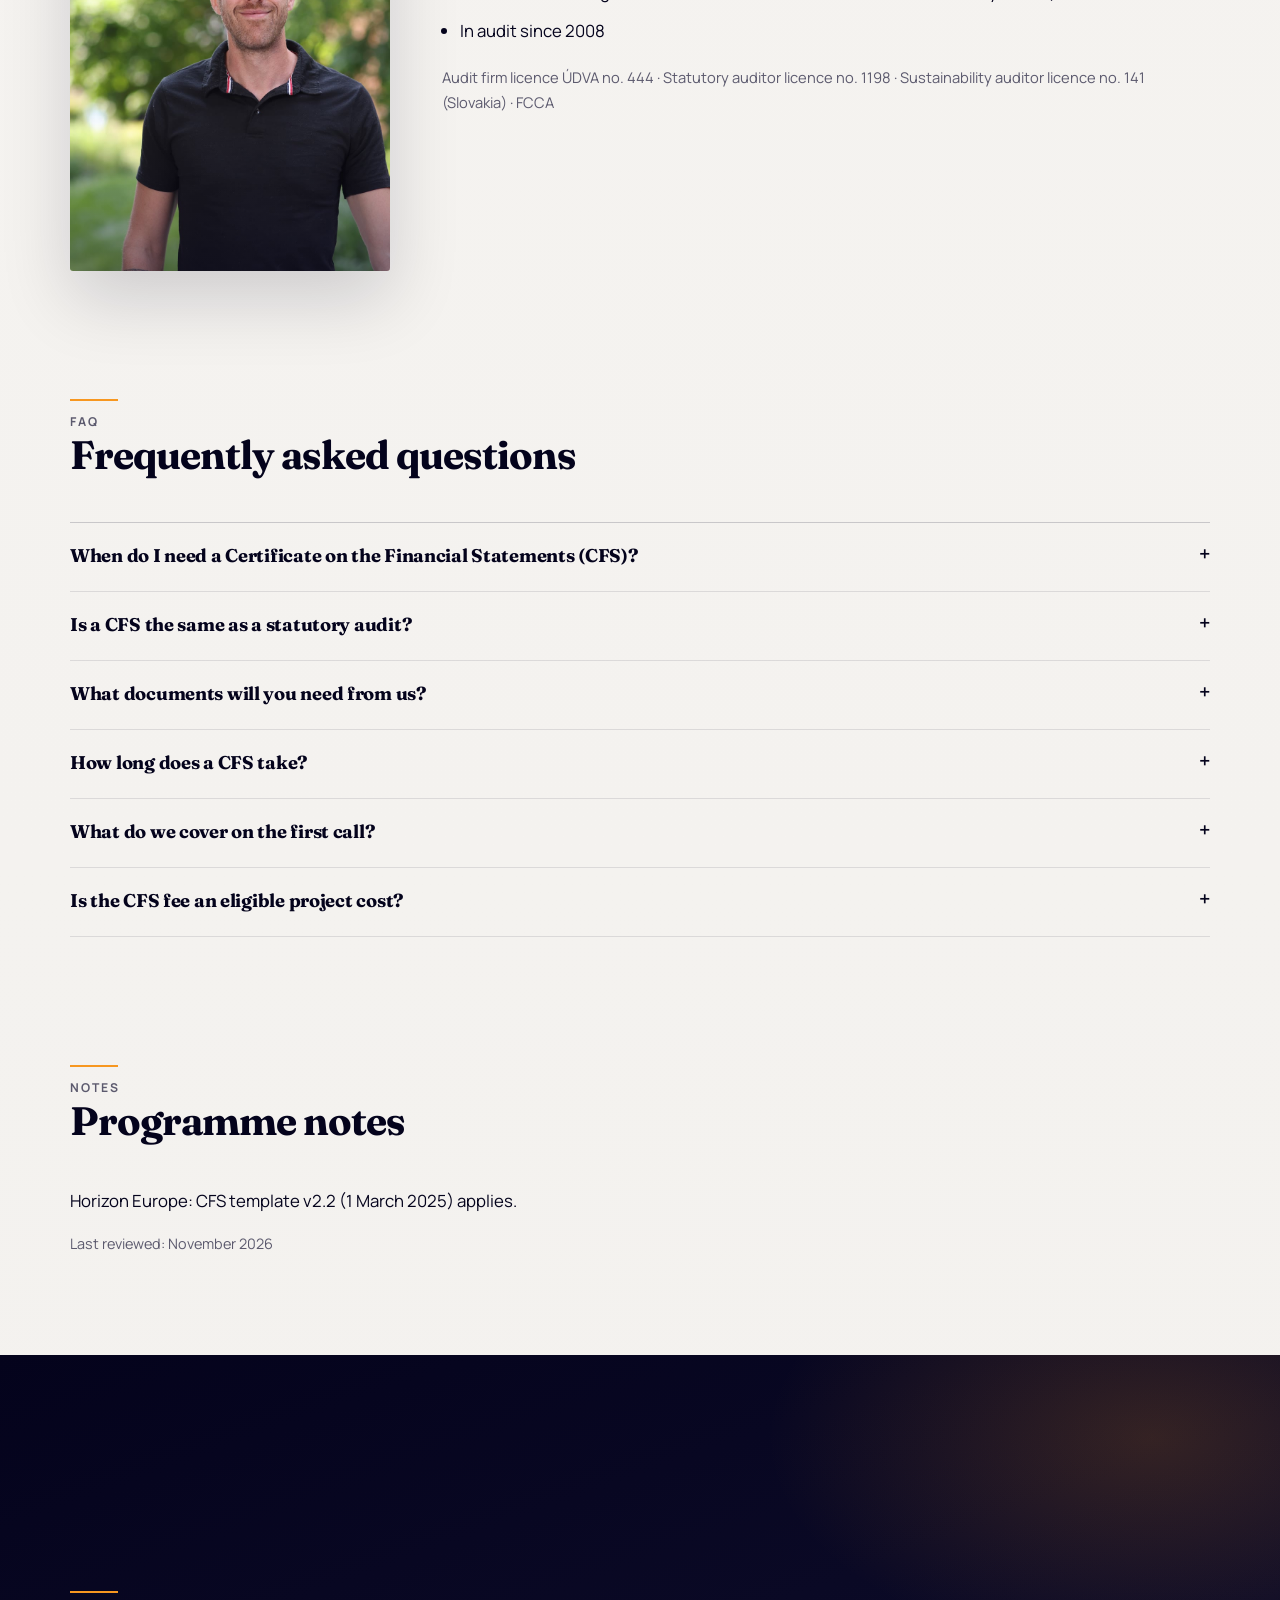
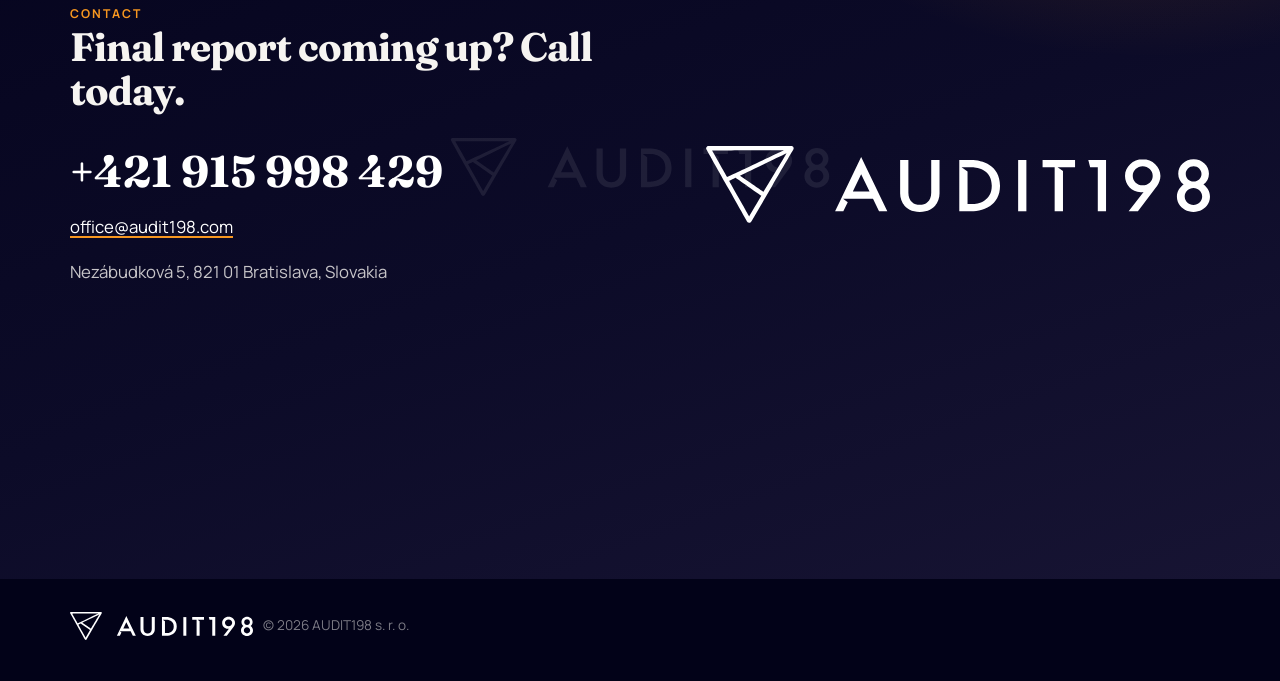
==== commit 437b0d87: "Rebuild page sections with Task 4 CFS copy Replace the old services/experience/advisory layout with " ====
--- a/en/index.html
+++ b/en/index.html
@@ -52,7 +52,7 @@
         <nav class="nav" aria-label="Primary">
           <ul class="nav-links">
             <li>
-              <a href="#services">CFS</a>
+              <a href="#cfs">CFS</a>
             </li>
             <li>
               <a href="#process">Process</a>
@@ -116,399 +116,125 @@
         </div>
       </section>
 
-      <section class="section services" id="services" aria-labelledby="services-heading">
-        <div class="wrap">
-          <div class="section-head">
-            <p class="section-kicker">
-
-              Services
-            </p>
-            <h2 id="services-heading">
-
-              What we can do for you
-            </h2>
-            <p>
-
-              We provide efficient services for businesses and organizations of all sizes,
-                building on over 15 years of experience in audit and consulting in Slovakia and the
-                broader region.
-            </p>
-          </div>
-
-          <div class="service-list">
-            <a class="service-item" href="#service-statutory">
-              <h3>
-
-                Audits of financial statements
-              </h3>
-              <p>
-
-                Statutory audit in accordance with requirements of Slovak legislation and
-                  International Standards on Auditing (ISA).
-              </p>
-              <span class="more">
-
-                More
-              </span>
-            </a>
-
-            <a class="service-item" href="#service-other">
-              <h3>
-
-                Other audit services and accounting advisory
-              </h3>
-              <p>
-
-                Agreed-upon procedures, audits of non-financial information and other assurance
-                  services, accounting advisory.
-              </p>
-              <span class="more">
-
-                More
-              </span>
-            </a>
-
-            <a class="service-item" href="#service-grants">
-              <h3>
-
-                Grant programme audits and CFS
-              </h3>
-              <p>
-
-                Certificate on Financial Statements (CFS) and auditor’s report under ISRS 4400 —
-                  Horizon Europe, H2020 and other grant programmes.
-              </p>
-              <span class="more">
-
-                More
-              </span>
-            </a>
-
-            <a class="service-item" href="#service-advisory">
-              <h3>
-
-                Consulting services for grant beneficiaries
-              </h3>
-              <p>
-
-                Complex advisory services related to ensuring compliance with your grant
-                  agreement and correctly applying the reporting methodology.
-              </p>
-              <span class="more">
-
-                More
-              </span>
-            </a>
-          </div>
-        </div>
-      </section>
-
-      <section class="details" aria-label="Service details">
-        <div class="wrap">
-          <article class="detail">
-            <h2 id="service-statutory">
-
-              Audit of financial statements
-            </h2>
-
-              <p>
-                We provide audit services for financial statements and annual reports as required in
-                Slovakia by the Accounting Act No. 431/2002 Coll. The statutory audit of financial
-                statements is conducted in accordance with Slovak regulations and the International
-                Standards on Auditing (ISA).
-              </p>
-              <p>Our audit goes beyond mere compliance with legal obligations. We follow two core principles:</p>
-              <ul>
-                <li>
-                  Efficiency: leveraging advanced analytical tools and extensive experience across
-                  various industries to tailor each audit to the specific risks and circumstances of
-                  your company,
-                </li>
-                <li>
-                  Providing valuable findings: delivering relevant findings and information, making
-                  your auditor a trusted partner supporting your informed decision-making.
-                </li>
-              </ul>
-          </article>
-
-          <article class="detail">
-            <h2 id="service-other">
-
-              Other audit services and accounting advisory
-            </h2>
-
-              <p>
-                In addition to statutory audits, we provide a range of other audit services:
-              </p>
-              <ul>
-                <li>Agreed-Upon Procedures in accordance with ISRS 4400 (Revised),</li>
-                <li>Limited or Reasonable Assurance Reports in compliance with ISAE 3000,</li>
-                <li>Advisory services related to the implementation or assessment of accounting policies,</li>
-                <li>Assessment of internal controls.</li>
-              </ul>
-          </article>
-
-          <article class="detail">
-            <h2 id="service-grants">
-
-              Grant programme audits and Certificate on Financial Statements (CFS)
-            </h2>
-
-              <p>
-                Grant agreements with European Commission agencies and other grant authorities often require verification of expenditures. We prepare the <strong>Certificate on Financial Statements (CFS)</strong> and auditor’s report in compliance <strong>ISRS 4400</strong> (Agreed-Upon Procedures).
-              </p>
-              <h3>When is a CFS required?</h3>
-              <p>
-                Under Horizon Europe, a CFS is typically required when the EU contribution for a single beneficiary reaches or exceeds <strong>€430,000</strong>. For older H2020 projects the threshold was <strong>€325,000</strong>. The exact obligation always follows from the Grant Agreement and Data Sheet.
-              </p>
-              <h3>What a CFS is — and is not</h3>
-              <p>
-                A CFS is not an audit of financial statements with an audit opinion. It is an agreed-upon procedures engagement under ISRS 4400(Rev.). The auditor performs specific procedures set by the grant authority — and oes not give an opinion on financial statements as a whole.
-              </p>
-              <h3>Programmes and agencies we work with</h3>
-              <ul>
-                <li>Horizon Europe and H2020 (CINEA, HaDEA and others)</li>
-                <li>LIFE, CEF</li>
-                <li>Slovak Arts Support Fund (Fond na podporu umenia)</li>
-                <li>International Visegrad Fund</li>
-                <li>F-gas reporting under EU Regulation 2024/573</li>
-              </ul>
-          </article>
-
-          <article class="detail">
-            <h2 id="service-advisory">
-
-              Services for beneficiaries — preparing for CFS
-            </h2>
-
-              <p>
-                We offer comprehensive advisory services to help organisations ensure full compliance with their grant agreements. Our support includes:
-              </p>
-              <ul>
-                <li>Reviewing the accuracy of grant financial statements,</li>
-                <li>Ensuring compliance with EU grant rules and guidelines,</li>
-                <li>Identifying and resolving potential discrepancies.</li>
-              </ul>
-              <p>
-                Proper preparation helps beneficiaries avoid issues during an audit and prevents financial adjustments that could reduce funding. In Horizon Europe and other European Commission programmes, minor administrative errors can result in significant grant reductions. We provide expert support to help you prepare for the CFS and ensure compliance, reducing the risk of financial losses.
-              </p>
-          </article>
+      <section class="section need-cfs" id="cfs" aria-labelledby="cfs-heading">
+        <div class="wrap">
+          <div class="section-head">
+            <p class="section-kicker">CFS</p>
+            <h2 id="cfs-heading">Do you need a CFS?</h2>
+          </div>
+          <ol class="fact-list">
+            <li>Horizon Europe: a CFS is required if you claim at least €430,000 of EU contribution as actual costs (cumulative, per beneficiary).</li>
+            <li>It is submitted with your final financial report. Without it, the final payment is delayed.</li>
+            <li>Other EU programmes set their own rules – check point 4.3 of your Data Sheet and Article 24 of the grant agreement. Lump-sum grants need no CFS.</li>
+          </ol>
+          <p class="section-cta-text">Not sure you need one? Send us your Data Sheet and we reply with a fixed quote within 2 working days.</p>
+          <p class="section-cta"><a class="btn btn-primary" href="mailto:office@audit198.com?subject=CFS%20%E2%80%93%20%5Bproject%20name%5D&body=Programme%3A%20%0AGrant%20agreement%20no.%3A%20%0AReporting%20period%3A%20%0AEU%20contribution%20claimed%3A%20%0AFinal%20report%20deadline%3A%20%0AContact%20%28name%2C%20phone%29%3A%20">office@audit198.com</a></p>
+        </div>
+      </section>
+
+      <section class="section why" id="why" aria-labelledby="why-heading">
+        <div class="wrap">
+          <div class="section-head">
+            <p class="section-kicker">AUDIT198</p>
+            <h2 id="why-heading">Why AUDIT198</h2>
+          </div>
+          <div class="tile-grid">
+            <article class="tile"><p>We know what the Commission checks – 50+ Horizon 2020 grant audits led for the European Commission.</p></article>
+            <article class="tile"><p>Official template, ISRS 4400 (Revised) – the CFS your agency expects, first time.</p></article>
+            <article class="tile"><p>Fixed price, fast turnaround – quote within 2 working days, CFS typically in 2–4 weeks depending on your documents.</p></article>
+            <article class="tile"><p>Reports in English or Slovak – signed by a Slovak statutory auditor (licence no. 1198).</p></article>
+          </div>
         </div>
       </section>
 
       <section class="section experience" id="experience" aria-labelledby="experience-heading">
         <div class="wrap">
           <div class="section-head">
-            <p class="section-kicker">
-
-              Expertise
-            </p>
-            <h2 id="experience-heading">
-
-              Expertise &amp; experience
-            </h2>
-            <p>
-
-              With over 15 years of professional experience in audit and consulting services, we are ready to support your organization with expert solutions tailored to your needs. Your first consultation is always free of charge.
-            </p>
-          </div>
-
-          <div class="experience-grid">
-            <div class="exp-item">
-              <h3>
-
-                Audits of financial statements
-              </h3>
-              <p>
-
-                Audits of financial statements of companies of all sizes, ranging from
-                  family-owned businesses to public interest entities since 2008.
-              </p>
-            </div>
-            <div class="exp-item">
-              <h3>
-
-                Certification of EU grant programs
-              </h3>
-              <p>
-
-                Audits of grant programmes for EU agencies and experience with applying the audit
-                  programmes of the European Commission.
-              </p>
-            </div>
-            <div class="exp-item">
-              <h3>
-
-                Audit of other grant programs
-              </h3>
-              <p>
-
-                Audit services in relation to International Visegrad Fund grants and F-gas
-                  reporting under EU Regulation 2024/573.
-              </p>
-            </div>
-            <div class="exp-item">
-              <h3>
-
-                Application of grant reporting methodology
-              </h3>
-              <p>
-
-                Preparing grant financial statements, applying rules for eligibility of personnel
-                  costs and other costs in the context of a specific beneficiary.
-              </p>
-            </div>
-          </div>
-          <p class="section-cta">
-            <a class="btn btn-dark" href="tel:+421915998429"><svg class="btn-icon" width="18" height="18" viewBox="0 0 24 24" aria-hidden="true" focusable="false"><path fill="currentColor" d="M6.6 10.8c1.4 2.8 3.8 5.1 6.6 6.6l2.2-2.2c.3-.3.7-.4 1.1-.3 1.2.4 2.5.6 3.8.6.6 0 1 .4 1 1V20c0 .6-.4 1-1 1C10.6 21 3 13.4 3 4c0-.6.4-1 1-1h3.5c.6 0 1 .4 1 1 0 1.3.2 2.6.6 3.8.1.4 0 .8-.3 1.1L6.6 10.8z"/></svg><span>Call +421 915 998 429</span></a>
-          </p>
+            <p class="section-kicker">Experience</p>
+            <h2 id="experience-heading">Grant audit experience</h2>
+          </div>
+          <div class="stat-grid">
+            <p class="stat"><strong>50+</strong> audits of Horizon 2020 grants for the European Commission, led at an international audit firm</p>
+            <p class="stat"><strong>15</strong> grant engagements since AUDIT198 started in 2025 (completed and in progress)</p>
+          </div>
+          <p class="methods">CFS and agreed-upon procedures under ISRS 4400 · expenditure verification under ISAE 3000</p>
+          <ul class="chip-list" aria-label="Programmes">
+            <li>Horizon Europe</li>
+            <li>Horizon 2020</li>
+            <li>CEF (HaDEA)</li>
+            <li>Single Market Programme</li>
+            <li>International Visegrad Fund</li>
+            <li>Slovak Arts Council</li>
+            <li>other EU programmes on request</li>
+          </ul>
+          <p>Universities, research institutes, companies, NGOs and public bodies in Slovakia</p>
+          <p>We don't publish client names. References are available on a call, subject to confidentiality.</p>
+          <p class="section-cta"><a class="btn btn-dark" href="tel:+421915998429"><svg class="btn-icon" width="18" height="18" viewBox="0 0 24 24" aria-hidden="true" focusable="false"><path fill="currentColor" d="M6.6 10.8c1.4 2.8 3.8 5.1 6.6 6.6l2.2-2.2c.3-.3.7-.4 1.1-.3 1.2.4 2.5.6 3.8.6.6 0 1 .4 1 1V20c0 .6-.4 1-1 1C10.6 21 3 13.4 3 4c0-.6.4-1 1-1h3.5c.6 0 1 .4 1 1 0 1.3.2 2.6.6 3.8.1.4 0 .8-.3 1.1L6.6 10.8z"/></svg><span>Call +421 915 998 429</span></a></p>
         </div>
       </section>
 
       <section class="section process" id="process" aria-labelledby="process-heading">
         <div class="wrap">
           <div class="section-head">
-            <p class="section-kicker">
-
-              Cooperation
-            </p>
-            <h2 id="process-heading">
-
-              How the cooperation works
-            </h2>
-            <p>
-
-              A clear path from the first consultation to issuing the CFS — without unnecessary
-                administration.
-            </p>
+            <p class="section-kicker">Process</p>
+            <h2 id="process-heading">How it works</h2>
           </div>
           <ol class="process-steps">
-            <li>
-              <span class="process-num" aria-hidden="true">01</span>
-              <div>
-                <h3>
-
-                  Free consultation
-                </h3>
-                <p>
-
-                  We review the Grant Agreement, the reporting period and whether a CFS is
-                    required at all. You receive an indicative scope and timeline.
-                </p>
-              </div>
-            </li>
-            <li>
-              <span class="process-num" aria-hidden="true">02</span>
-              <div>
-                <h3>
-
-                  Proposal and engagement
-                </h3>
-                <p>
-
-                  We prepare a fee proposal and engagement letter. We agree the requirements list and a communication plan.
-                </p>
-              </div>
-            </li>
-            <li>
-              <span class="process-num" aria-hidden="true">03</span>
-              <div>
-                <h3>
-
-                  ISRS 4400 procedures
-                </h3>
-                <p>
-
-                  We perform the agreed-upon procedures on the grant financial statements, personnel and other costs, and supporting evidence — in line with the grant authority's requirements.
-                </p>
-              </div>
-            </li>
-            <li>
-              <span class="process-num" aria-hidden="true">04</span>
-              <div>
-                <h3>
-
-                  CFS and auditor’s report
-                </h3>
-                <p>
-
-                  We deliver the Certificate on Financial Statements with the auditors report. If needed, we also help you prepare for follow-up questions from the grant authority.
-                </p>
-              </div>
-            </li>
+            <li><span class="process-num" aria-hidden="true">01</span><div><h3>Free call</h3><p>We confirm whether and when you need a CFS.</p></div></li>
+            <li><span class="process-num" aria-hidden="true">02</span><div><h3>Quote</h3><p>Fixed quote and delivery date within 2 working days.</p></div></li>
+            <li><span class="process-num" aria-hidden="true">03</span><div><h3>ISRS 4400</h3><p>ISRS 4400 procedures on the Commission's official template.</p></div></li>
+            <li><span class="process-num" aria-hidden="true">04</span><div><h3>Signed CFS</h3><p>Signed CFS in time for your final report.</p></div></li>
           </ol>
-          <p class="section-cta">
-            <a class="btn btn-primary" href="tel:+421915998429"><svg class="btn-icon" width="18" height="18" viewBox="0 0 24 24" aria-hidden="true" focusable="false"><path fill="currentColor" d="M6.6 10.8c1.4 2.8 3.8 5.1 6.6 6.6l2.2-2.2c.3-.3.7-.4 1.1-.3 1.2.4 2.5.6 3.8.6.6 0 1 .4 1 1V20c0 .6-.4 1-1 1C10.6 21 3 13.4 3 4c0-.6.4-1 1-1h3.5c.6 0 1 .4 1 1 0 1.3.2 2.6.6 3.8.1.4 0 .8-.3 1.1L6.6 10.8z"/></svg><span>Call +421 915 998 429</span></a>
-          </p>
+          <div class="send-box">
+            <h3>What to send</h3>
+            <p>Grant agreement with amendments and Data Sheet · financial statements per reporting period · personnel cost records and timesheets · invoices and contracts for major costs · internal cost policies</p>
+          </div>
+          <p class="section-cta-text">Final report due soon? Call today.</p>
+          <p class="section-cta"><a class="btn btn-primary" href="tel:+421915998429"><svg class="btn-icon" width="18" height="18" viewBox="0 0 24 24" aria-hidden="true" focusable="false"><path fill="currentColor" d="M6.6 10.8c1.4 2.8 3.8 5.1 6.6 6.6l2.2-2.2c.3-.3.7-.4 1.1-.3 1.2.4 2.5.6 3.8.6.6 0 1 .4 1 1V20c0 .6-.4 1-1 1C10.6 21 3 13.4 3 4c0-.6.4-1 1-1h3.5c.6 0 1 .4 1 1 0 1.3.2 2.6.6 3.8.1.4 0 .8-.3 1.1L6.6 10.8z"/></svg><span>Call +421 915 998 429</span></a></p>
+        </div>
+      </section>
+
+      <section class="section other-services" id="other" aria-labelledby="other-heading">
+        <div class="wrap">
+          <div class="section-head">
+            <p class="section-kicker">Other work</p>
+            <h2 id="other-heading">Other grant work</h2>
+          </div>
+          <p>Expenditure reports for other funders · agreed-upon procedures (ISRS 4400) · expenditure verification (ISAE 3000) · F-gas verification (Regulation (EU) 2024/573)</p>
+        </div>
+      </section>
+
+      <section class="section statutory" id="statutory" aria-labelledby="statutory-heading">
+        <div class="wrap">
+          <div class="section-head">
+            <p class="section-kicker">Audit</p>
+            <h2 id="statutory-heading">Statutory audit</h2>
+          </div>
+          <p>Statutory audit of financial statements under Slovak law and International Standards on Auditing (ISA).</p>
+          <p class="section-cta"><a class="btn btn-dark" href="mailto:office@audit198.com?subject=Statutory%20audit">Ask for an audit quote</a></p>
         </div>
       </section>
 
       <section class="section about" id="about" aria-labelledby="about-heading">
         <div class="wrap">
           <div class="section-head">
-            <p class="section-kicker">
-
-              About
-            </p>
+            <p class="section-kicker">About</p>
             <h2 id="about-heading">Marek Frecer, FCCA</h2>
           </div>
           <div class="about-layout">
             <div class="about-sidebar">
               <figure class="about-photo">
-                <img
-                  src="../assets/marek.jpg"
-                  alt="Marek Frecer, FCCA"
-                  width="900"
-                  height="1250"
-                  loading="lazy"
-                />
+                <img src="../assets/marek.jpg" alt="Marek Frecer, FCCA" width="900" height="1250" loading="lazy" />
               </figure>
-              <ul class="creds">
-                <li>
-
-                  Certified statutory auditor, license no. 1198 (Slovakia)
-                </li>
-                <li>
-
-                  Certified sustainability auditor, license no. 141 (Slovakia)
-                </li>
-                <li>Fellow, Association of Chartered Certified Accountants (FCCA)</li>
+            </div>
+            <div class="about-copy">
+              <ul class="about-bullets">
+                <li>Statutory auditor and founder of AUDIT198 s. r. o. (2025), licence no. 1198, FCCA</li>
+                <li>For two years led the team at an international audit firm that delivered 50+ audits of Horizon 2020 grants for the European Commission</li>
+                <li>Earlier, audit manager at an international audit firm (IFRS and statutory audits)</li>
+                <li>In audit since 2008</li>
               </ul>
-            </div>
-            <div class="about-copy">
-
-                <ul class="experience-list">
-                  <li>
-                    Audits of financial statements of small and medium sized entities in accordance with
-                    Slovak accounting principles
-                  </li>
-                  <li>
-                    Audits of financial statements of public interest entities prepared in accordance
-                    with IFRS
-                  </li>
-                  <li>
-                    Consulting services related to implementation of accounting standards and financial
-                    management processes
-                  </li>
-                  <li>
-                    Assurance on financial statements of EU grant beneficiaries (CFS) in accordance with
-                    ISRS 4400
-                  </li>
-                  <li>Audits of Horizon 2020 programs for the European Commission</li>
-                  <li>Advising on setting up efficient reporting for EU grant programs</li>
-                  <li>
-                    Assurance services in relation to F-gas reporting (EU Regulation 2024/573)
-                  </li>
-                  <li>
-                    Designing a framework for audits of grant programmes for an international granting
-                    authority
-                  </li>
-                  <li>Preparing a CSRD sustainability statement based on ESRS requirements</li>
-                  <li>
-                    Design and implementation of simple automated solutions for non-financial reporting
-                    and data management
-                  </li>
-                </ul>
+              <p class="creds-line">Audit firm licence ÚDVA no. 444 · Statutory auditor licence no. 1198 · Sustainability auditor licence no. 141 (Slovakia) · FCCA</p>
             </div>
           </div>
         </div>
@@ -518,127 +244,49 @@
         <div class="wrap">
           <div class="section-head">
             <p class="section-kicker">FAQ</p>
-            <h2 id="faq-heading">
-
-              Frequently Asked Questions
-            </h2>
+            <h2 id="faq-heading">Frequently asked questions</h2>
           </div>
           <div class="faq-list">
-            <details class="faq-item">
-              <summary>
-
-                When do I need a Certificate on Financial Statements (CFS)?
-              </summary>
-              <p>
-
-                Under Horizon Europe a CFS is typically required when the EU contribution for one
-                  beneficiary reaches or exceeds €430,000. For H2020 the threshold was €325,000. The
-                  exact obligation is always in the Grant Agreement and Data Sheet — we are happy to
-                  check this with you in a free consultation.
-              </p>
-            </details>
-            <details class="faq-item">
-              <summary>
-
-                Is a CFS the same as a statutory audit?
-              </summary>
-              <p>
-
-                No. A CFS is an agreed-upon procedures engagement under ISRS 4400. The auditor performs specific procedures set by the grant authority — it is not an opinion on the financial statements as a whole.
-              </p>
-            </details>
-            <details class="faq-item">
-              <summary>
-
-                What kind of supporting documentation will you need from us?
-              </summary>
-              <p>
-
-                Typically the Grant Agreement and amendments, financial statements for the
-                  reporting period, support for personnel and other costs, timesheets and internal
-                  policies. We tailor the exact list to your programme and agree it before work
-                  starts.
-              </p>
-            </details>
-            <details class="faq-item">
-              <summary>
-
-                How long does preparing a CFS take?
-              </summary>
-              <p>
-
-                It depends on project size, quality of documentation and the reporting deadline, but typically around 2-4 weeks. After the first consultation you receive a realistic timeline; with timely preparation all engagements can meet the grant authority's deadline.
-              </p>
-            </details>
-            <details class="faq-item">
-              <summary>
-
-                Is the first consultation really free of charge?
-              </summary>
-              <p>
-
-                Yes. The first in-person or online consultation is free of charge. We discuss
-                  your situation, whether a CFS is required and next steps — with no obligation.
-              </p>
-            </details>
-          </div>
+            <details class="faq-item"><summary>When do I need a Certificate on the Financial Statements (CFS)?</summary><p>Under Horizon Europe a CFS is usually required from €430,000 of EU contribution per beneficiary. The exact duty is in your grant agreement and Data Sheet — we will confirm it with you.</p></details>
+            <details class="faq-item"><summary>Is a CFS the same as a statutory audit?</summary><p>No. A CFS is agreed-upon procedures under ISRS 4400 (Rev.). The auditor performs specific procedures set by the grant authority and does not give an opinion on the financial statements as a whole.</p></details>
+            <details class="faq-item"><summary>What documents will you need from us?</summary><p>Grant agreement and amendments, financial statements, personnel and other cost records, timesheets and internal policies. We agree the exact list before work starts.</p></details>
+            <details class="faq-item"><summary>How long does a CFS take?</summary><p>Typically 2–4 weeks depending on scope and document quality. After the call you get a realistic timeline so the auditor's report meets your deadline.</p></details>
+            <details class="faq-item"><summary>What do we cover on the first call?</summary><p>Your grant situation, whether and when you need a CFS, and next steps — with no obligation.</p></details>
+            <details class="faq-item"><summary>Is the CFS fee an eligible project cost?</summary><p>Usually, yes. When your grant agreement requires a CFS, its cost is normally an eligible direct cost under Horizon Europe and Horizon 2020 rules (other goods and services). Check the exact conditions in your grant agreement – we are happy to help.</p></details>
+          </div>
+        </div>
+      </section>
+
+      <section class="section notes" id="notes" aria-labelledby="notes-heading">
+        <div class="wrap">
+          <div class="section-head">
+            <p class="section-kicker">Notes</p>
+            <h2 id="notes-heading">Programme notes</h2>
+          </div>
+          <p>Horizon Europe: CFS template v2.2 (1 March 2025) applies.</p>
+          <p class="notes-reviewed">Last reviewed: November 2026</p>
         </div>
       </section>
 
       <section class="section contact" id="contact" aria-labelledby="contact-heading">
         <div class="wrap">
           <div class="section-head">
-            <p class="section-kicker">
-
-              Get in touch
-            </p>
-            <h2 id="contact-heading">
-
-              Contact us
-            </h2>
+            <p class="section-kicker">Contact</p>
+            <h2 id="contact-heading">Final report coming up? Call today.</h2>
           </div>
           <div class="contact-grid">
             <div>
-              <p>
-
-                Your first in-person or online consultation is always free of charge. We are happy
-                  to provide information and answer your questions.
-              </p>
-              <p class="license-note">
-
-                AUDIT198 s. r. o. is an audit firm licensed by the Slovak Audit Oversight Authority
-                  (license no. 444), qualified to carry out statutory audits in accordance with
-                  Directive 2006/43/EC.
-              </p>
-              <p style="margin-top: 1.5rem">
-                <a class="btn btn-primary" href="mailto:office@audit198.com">office@audit198.com</a>
-              </p>
-            </div>
-
-            <ul class="contact-list">
-              <li>
-                <span class="contact-label">
-
-                  Address
-                </span>
-                Nezábudková 5<br />
-                821 01 Bratislava
-              </li>
-              <li>
-                <span class="contact-label">
-
-                  Phone
-                </span>
-                <a href="tel:+421915998429">+421 915 998 429</a>
-              </li>
-              <li>
-                <span class="contact-label">E-mail</span>
-                <a href="mailto:office@audit198.com">office@audit198.com</a>
-              </li>
-            </ul>
-          </div>
-        </div>
-      </section>
+              <p class="contact-phone"><a href="tel:+421915998429">+421 915 998 429</a></p>
+              <p><a href="mailto:office@audit198.com">office@audit198.com</a></p>
+              <p>Nezábudková 5, 821 01 Bratislava, Slovakia</p>
+            </div>
+            <div class="contact-logo-wrap" aria-hidden="true">
+              <img src="../assets/brand/audit198-logo-horizontal-white.svg" height="36" alt="" />
+            </div>
+          </div>
+        </div>
+      </section>
+
     </main>
 
     <div class="mobile-call-bar" id="mobile-call-bar" hidden>
--- a/css/styles.css
+++ b/css/styles.css
@@ -1070,6 +1070,192 @@
   }
 }
 
+
+/* Task 4 section layouts */
+.fact-list {
+  margin: 0;
+  padding: 0;
+  list-style: none;
+  display: grid;
+  gap: 1rem;
+  counter-reset: fact;
+}
+
+.fact-list li {
+  position: relative;
+  padding: 1.1rem 1.15rem 1.1rem 3.4rem;
+  background: var(--white);
+  border: 1px solid var(--line);
+  color: var(--ink);
+  counter-increment: fact;
+}
+
+.fact-list li::before {
+  content: counter(fact);
+  position: absolute;
+  left: 1rem;
+  top: 1.05rem;
+  font-family: var(--font-display);
+  font-weight: 700;
+  color: var(--orange);
+}
+
+.tile-grid {
+  display: grid;
+  gap: 1rem;
+  grid-template-columns: 1fr;
+}
+
+@media (min-width: 720px) {
+  .tile-grid {
+    grid-template-columns: 1fr 1fr;
+  }
+}
+
+.tile {
+  padding: 1.35rem 1.25rem;
+  background: var(--white);
+  border-top: 2px solid var(--orange);
+}
+
+.tile p {
+  margin: 0;
+  color: var(--ink);
+}
+
+.stat-grid {
+  display: grid;
+  gap: 1rem;
+  margin-bottom: 1.25rem;
+}
+
+@media (min-width: 720px) {
+  .stat-grid {
+    grid-template-columns: 1fr 1fr;
+  }
+}
+
+.stat {
+  margin: 0;
+  padding: 1.25rem;
+  background: var(--white);
+  border: 1px solid var(--line);
+  color: var(--ink);
+}
+
+.stat strong {
+  display: block;
+  font-family: var(--font-display);
+  font-size: clamp(2rem, 4vw, 2.75rem);
+  line-height: 1;
+  margin-bottom: 0.55rem;
+  color: var(--ink);
+}
+
+.methods {
+  color: var(--text-muted);
+}
+
+.chip-list {
+  display: flex;
+  flex-wrap: wrap;
+  gap: 0.5rem;
+  list-style: none;
+  margin: 1.25rem 0;
+  padding: 0;
+}
+
+.chip-list li {
+  padding: 0.35rem 0.7rem;
+  border: 1px solid var(--line-strong);
+  background: var(--white);
+  color: var(--ink);
+  font-size: 0.85rem;
+  font-weight: 600;
+}
+
+.send-box {
+  margin-top: 2rem;
+  padding: 1.35rem 1.25rem;
+  background: var(--white);
+  border: 1px solid var(--line);
+}
+
+.send-box h3 {
+  margin: 0 0 0.65rem;
+  font-family: var(--font-display);
+  font-size: 1.2rem;
+  color: var(--ink);
+}
+
+.send-box p {
+  margin: 0;
+  color: var(--text-muted);
+}
+
+.section-cta-text {
+  margin: 1.5rem 0 0.75rem;
+  color: var(--ink);
+  font-weight: 600;
+}
+
+.about-bullets {
+  margin: 0 0 1.25rem;
+  padding-left: 1.15rem;
+  color: var(--ink);
+}
+
+.about-bullets li {
+  margin-bottom: 0.65rem;
+}
+
+.creds-line {
+  margin: 0;
+  color: var(--text-muted);
+  font-size: 0.92rem;
+}
+
+.notes-reviewed {
+  color: var(--text-muted);
+  font-size: 0.9rem;
+}
+
+.contact-phone {
+  margin: 0 0 0.75rem;
+}
+
+.contact-phone a {
+  font-family: var(--font-display);
+  font-size: clamp(1.85rem, 4vw, 2.75rem);
+  font-weight: 700;
+  line-height: 1.15;
+  color: var(--white);
+  text-decoration: none;
+}
+
+.contact-phone a:hover {
+  color: var(--orange);
+}
+
+.contact-logo-wrap {
+  display: flex;
+  align-items: flex-end;
+  justify-content: flex-end;
+}
+
+.contact .contact-grid a {
+  color: var(--white);
+  text-decoration-color: #f79720;
+}
+
+.need-cfs .section-head h2,
+.why .section-head h2,
+.other-services .section-head h2,
+.statutory .section-head h2,
+.notes .section-head h2 {
+  color: var(--ink);
+}
+
 /* Breakpoints */
 @media (max-width: 719px) {
   :root {
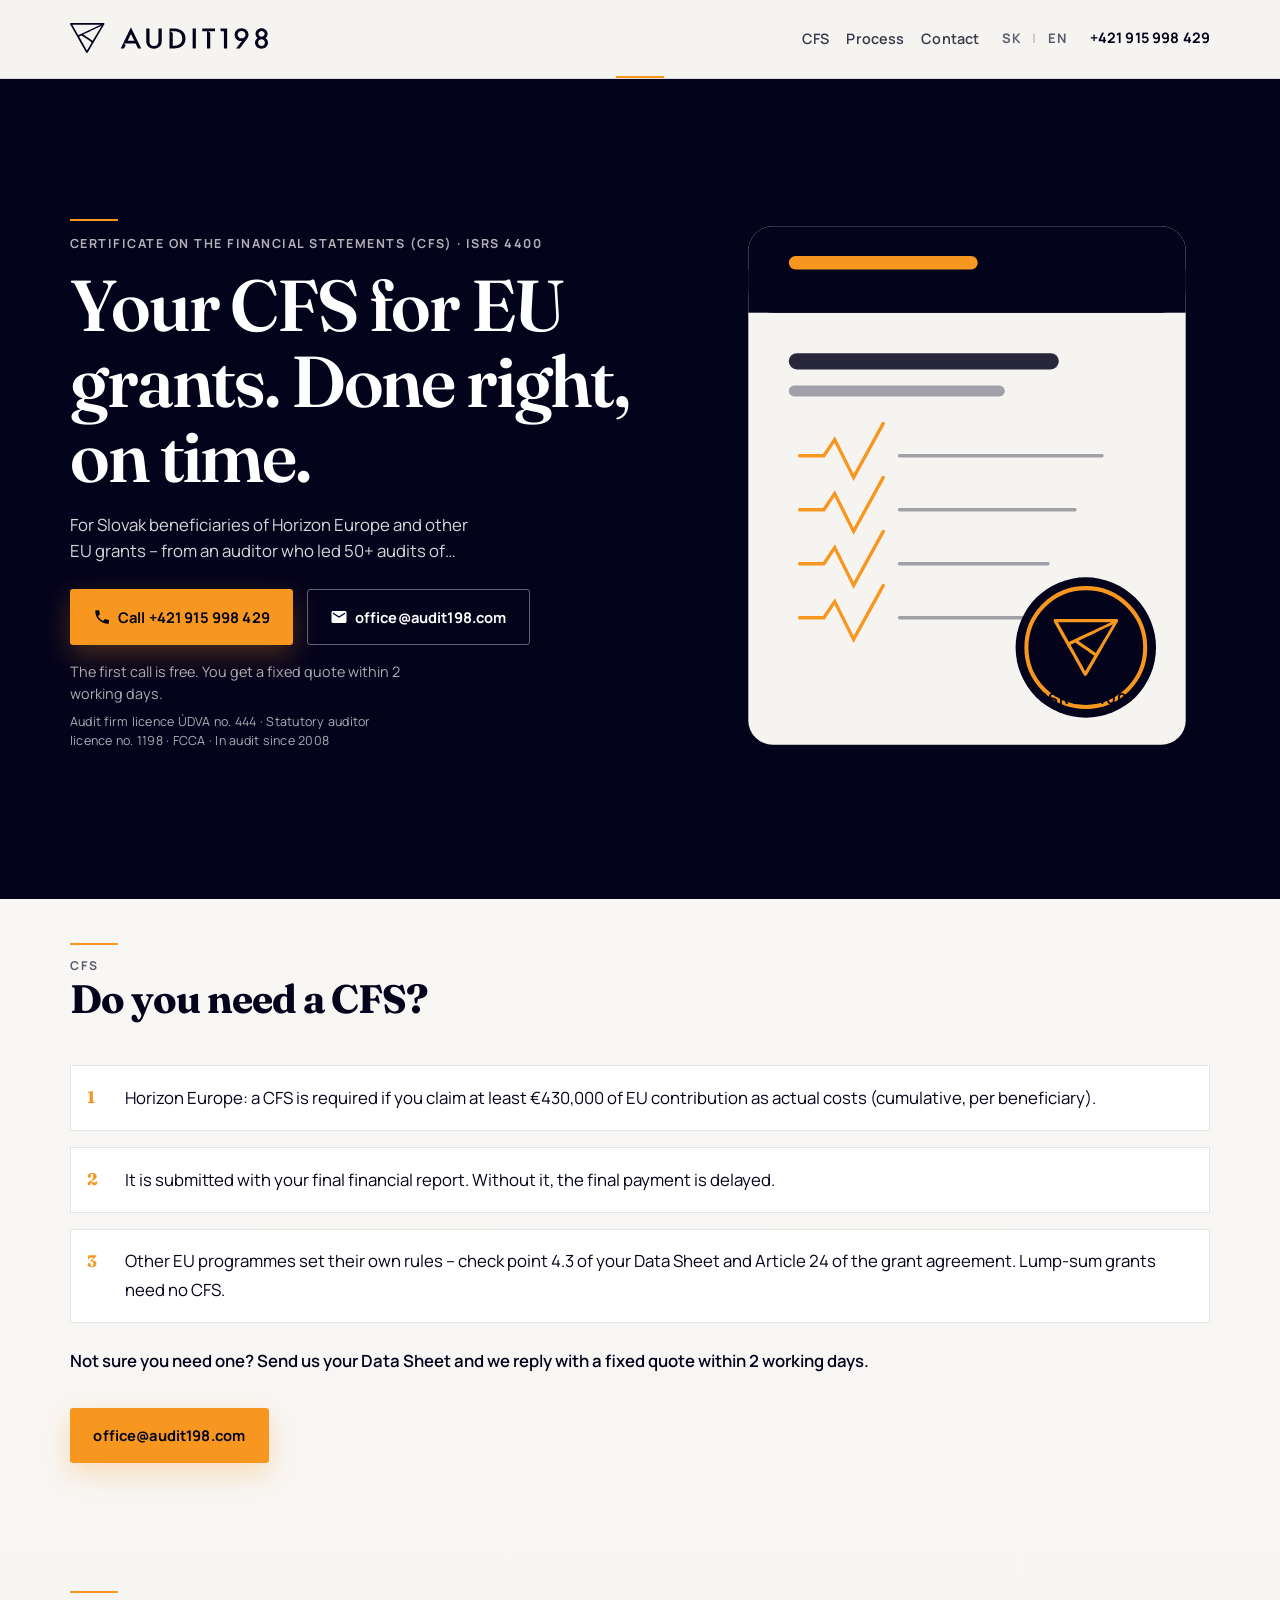
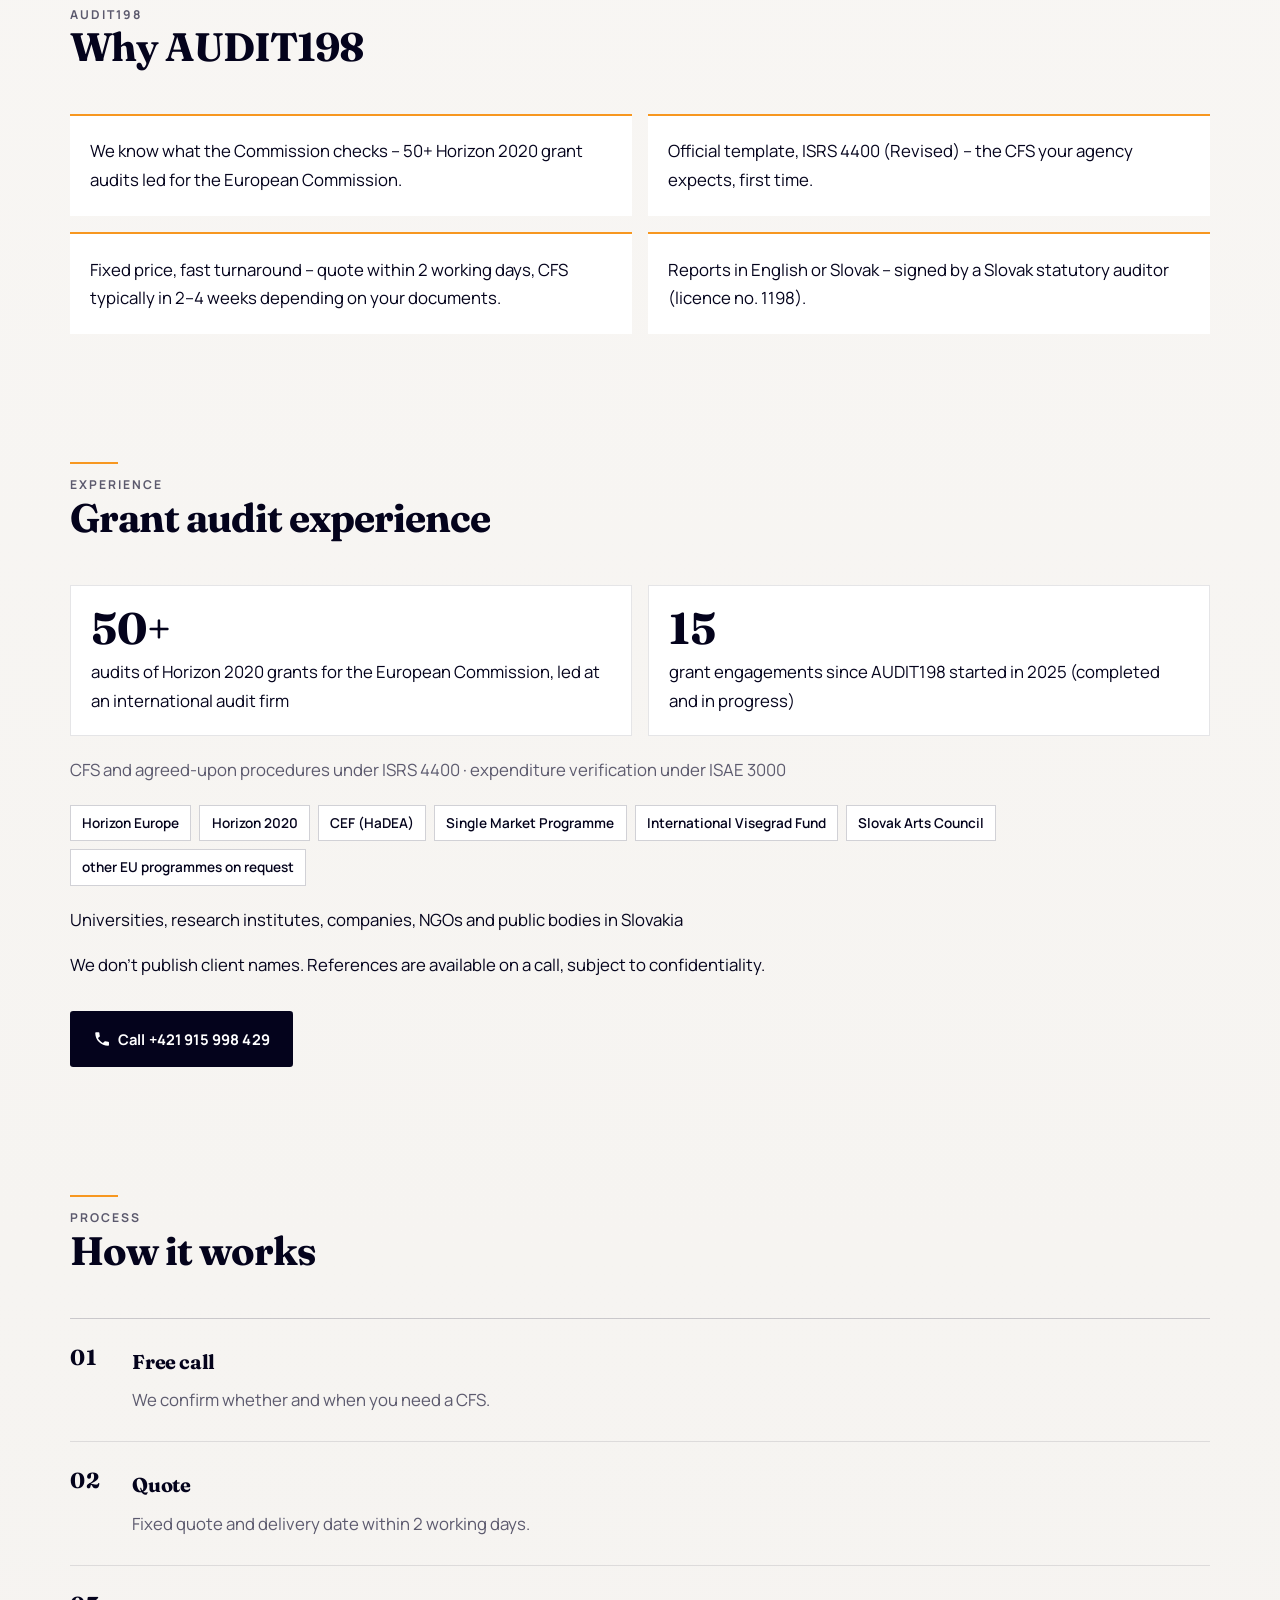
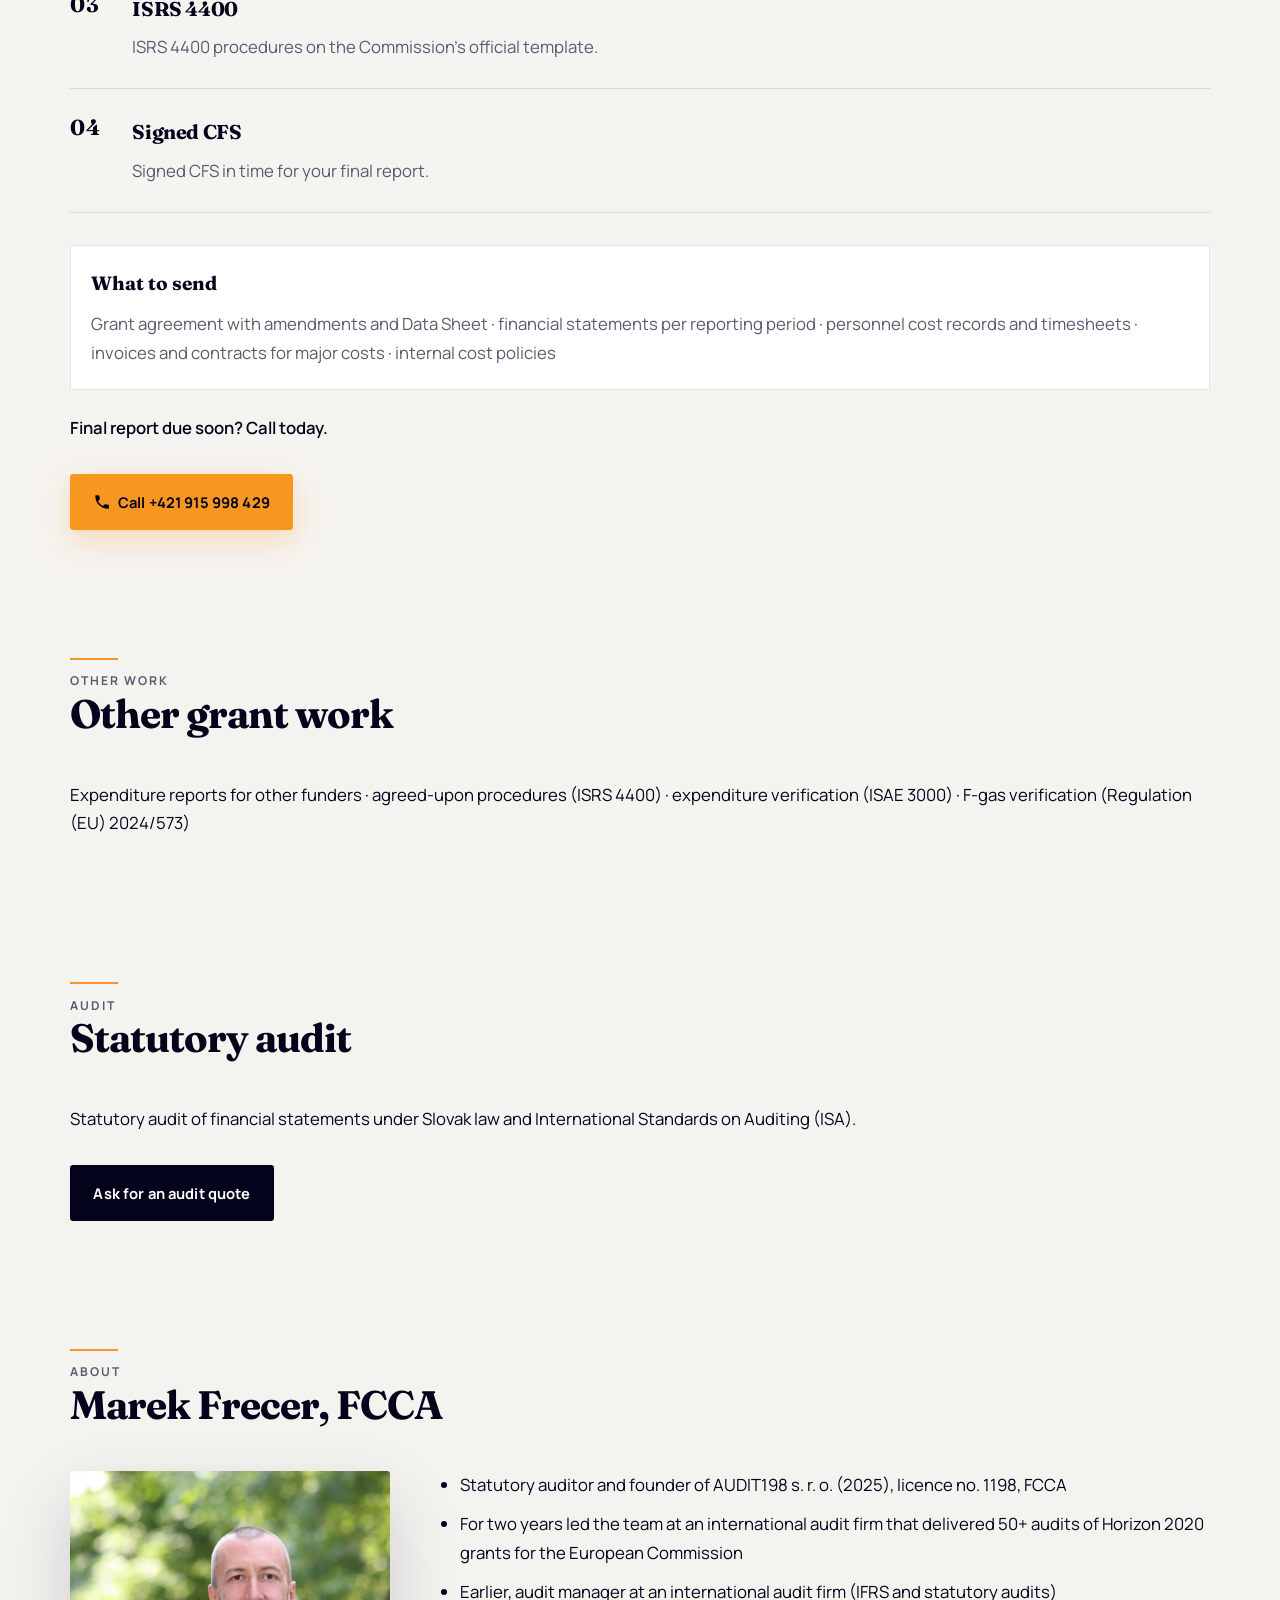
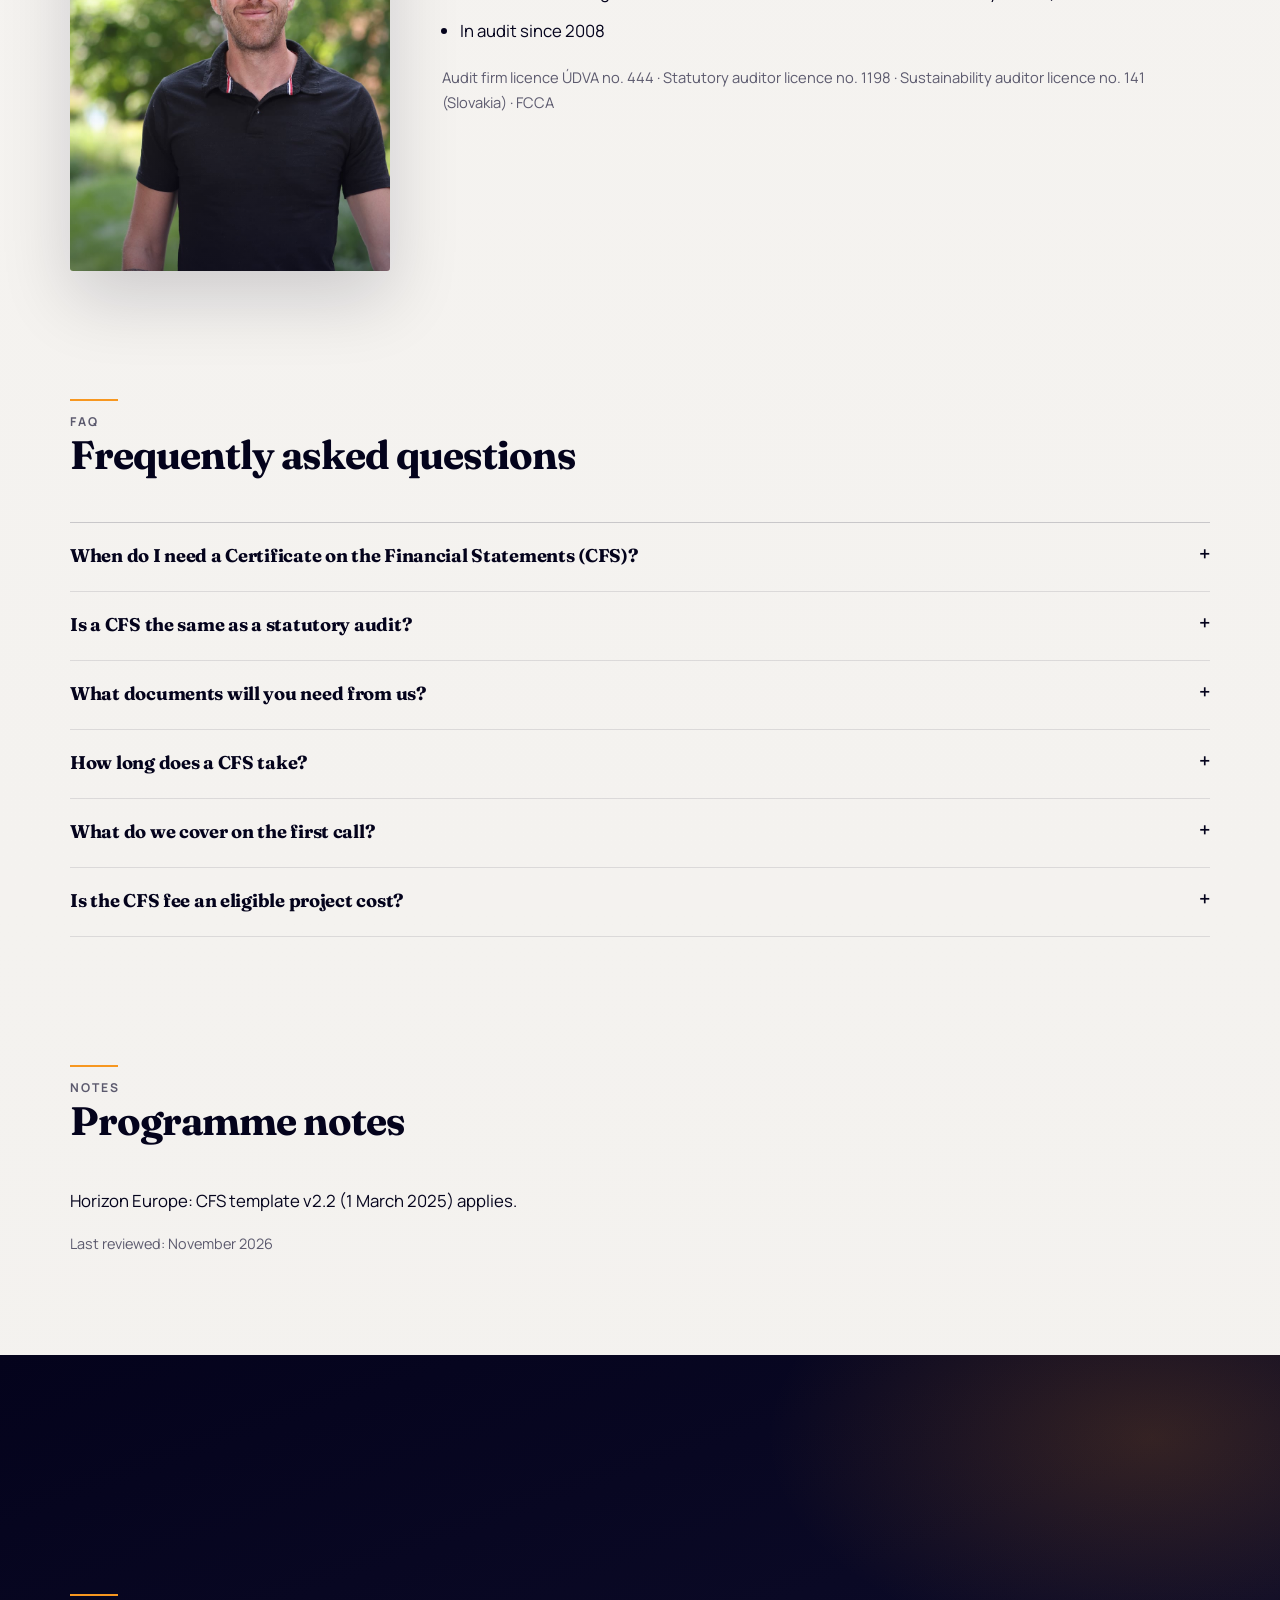
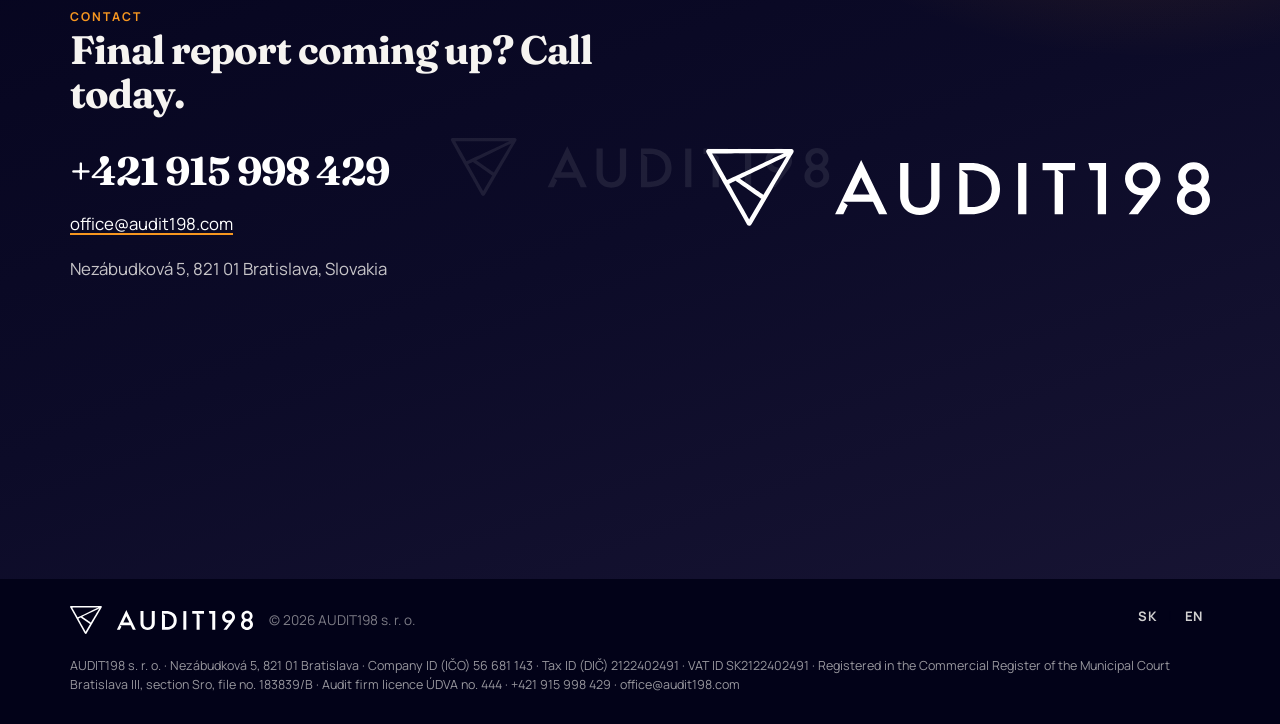
==== commit a8b54850: "Polish contact block and full company footer Keep the full-width ink contact section with H2-sized p" ====
--- a/en/index.html
+++ b/en/index.html
@@ -275,13 +275,21 @@
             <h2 id="contact-heading">Final report coming up? Call today.</h2>
           </div>
           <div class="contact-grid">
-            <div>
-              <p class="contact-phone"><a href="tel:+421915998429">+421 915 998 429</a></p>
-              <p><a href="mailto:office@audit198.com">office@audit198.com</a></p>
-              <p>Nezábudková 5, 821 01 Bratislava, Slovakia</p>
-            </div>
-            <div class="contact-logo-wrap" aria-hidden="true">
-              <img src="../assets/brand/audit198-logo-horizontal-white.svg" height="36" alt="" />
+            <div class="contact-details">
+              <p class="contact-phone">
+                <a href="tel:+421915998429">+421 915 998 429</a>
+              </p>
+              <p class="contact-email">
+                <a href="mailto:office@audit198.com">office@audit198.com</a>
+              </p>
+              <p class="contact-address">Nezábudková 5, 821 01 Bratislava, Slovakia</p>
+            </div>
+            <div class="contact-logo-wrap">
+              <img
+                src="../assets/brand/audit198-logo-horizontal-white.svg"
+                height="36"
+                alt="AUDIT198"
+              />
             </div>
           </div>
         </div>
@@ -297,9 +305,19 @@
     <footer class="site-footer">
       <div class="wrap footer-inner">
         <div class="footer-brand">
-          <img src="../assets/brand/audit198-logo-horizontal-white.svg" height="28" alt="AUDIT198" />
-          <p>© <span id="year"></span> AUDIT198 s. r. o.</p>
-        </div>
+          <img
+            src="../assets/brand/audit198-logo-horizontal-white.svg"
+            height="28"
+            alt="AUDIT198"
+          />
+          <p class="footer-copy">© <span id="year"></span> AUDIT198 s. r. o.</p>
+        </div>
+        <div class="lang-switch footer-lang" aria-label="Language">
+          <a href="../" data-set-lang="sk" hreflang="sk">SK</a>
+          <span class="sep" aria-hidden="true">|</span>
+          <a href="./" data-set-lang="en" hreflang="en">EN</a>
+        </div>
+        <p class="footer-legal">AUDIT198 s. r. o. · Nezábudková 5, 821 01 Bratislava · Company ID (IČO) 56 681 143 · Tax ID (DIČ) 2122402491 · VAT ID SK2122402491 · Registered in the Commercial Register of the Municipal Court Bratislava III, section Sro, file no. 183839/B · Audit firm licence ÚDVA no. 444 · +421 915 998 429 · office@audit198.com</p>
       </div>
     </footer>
 
--- a/css/styles.css
+++ b/css/styles.css
@@ -899,14 +899,6 @@
   font-size: 0.85rem;
 }
 
-.footer-inner {
-  display: flex;
-  flex-wrap: wrap;
-  gap: 0.75rem 1.5rem;
-  justify-content: space-between;
-  align-items: center;
-}
-
 .footer-brand {
   display: inline-flex;
   align-items: center;
@@ -927,6 +919,48 @@
 .site-footer a:hover {
   color: var(--orange);
 }
+
+.footer-inner {
+  display: grid;
+  gap: 1rem 1.5rem;
+  align-items: start;
+}
+
+.footer-brand {
+  display: flex;
+  flex-wrap: wrap;
+  align-items: center;
+  gap: 0.75rem 1rem;
+}
+
+.footer-copy {
+  margin: 0;
+}
+
+.footer-lang a {
+  color: rgba(246, 244, 241, 0.85);
+  text-decoration: none;
+}
+
+.footer-lang a:hover {
+  color: var(--orange);
+}
+
+.footer-legal {
+  margin: 0;
+  grid-column: 1 / -1;
+  max-width: 70rem;
+  color: rgba(246, 244, 241, 0.62);
+  font-size: 0.78rem;
+  line-height: 1.55;
+}
+
+@media (min-width: 720px) {
+  .footer-inner {
+    grid-template-columns: 1fr auto;
+  }
+}
+
 
 /* Motion */
 @keyframes rise {
@@ -1226,9 +1260,10 @@
 
 .contact-phone a {
   font-family: var(--font-display);
-  font-size: clamp(1.85rem, 4vw, 2.75rem);
-  font-weight: 700;
-  line-height: 1.15;
+  font-size: clamp(1.85rem, 3.1vw, 2.55rem); /* match section h2 */
+  font-weight: 700;
+  letter-spacing: -0.025em;
+  line-height: 1.12;
   color: var(--white);
   text-decoration: none;
 }
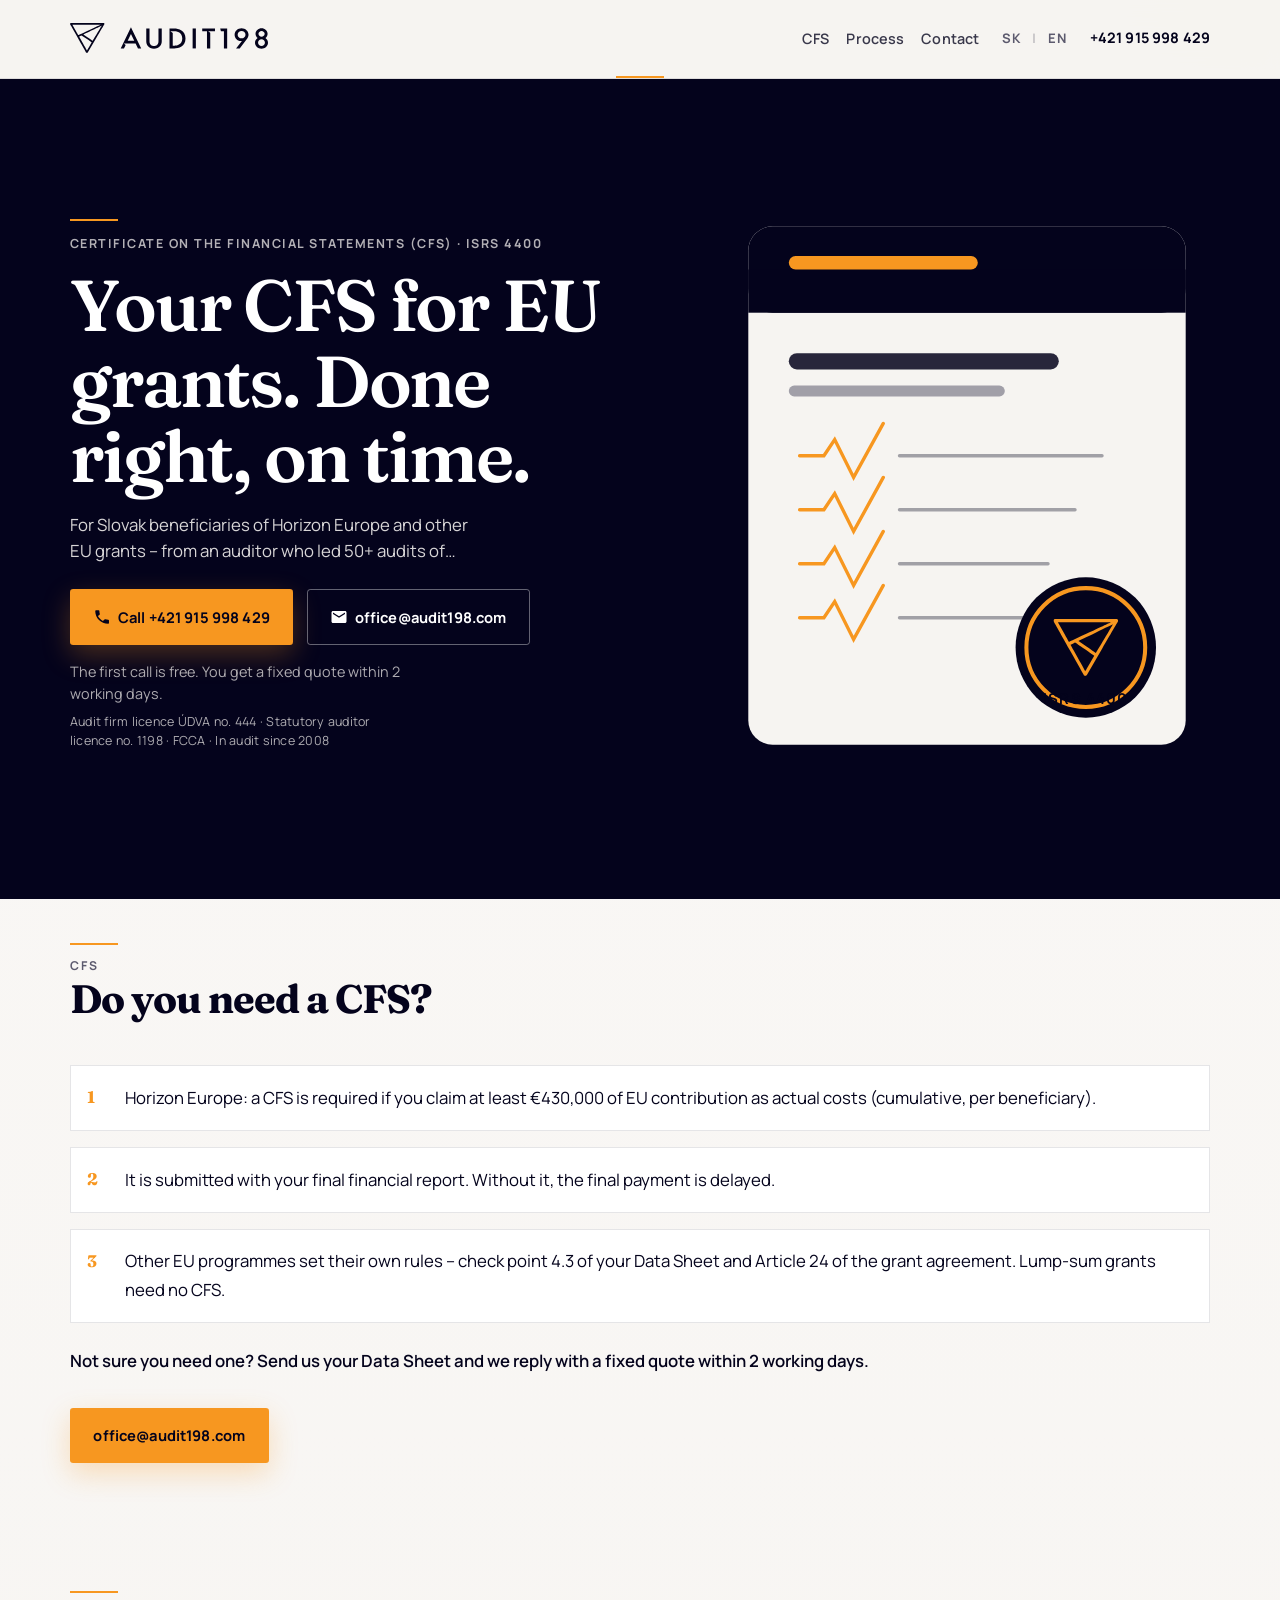
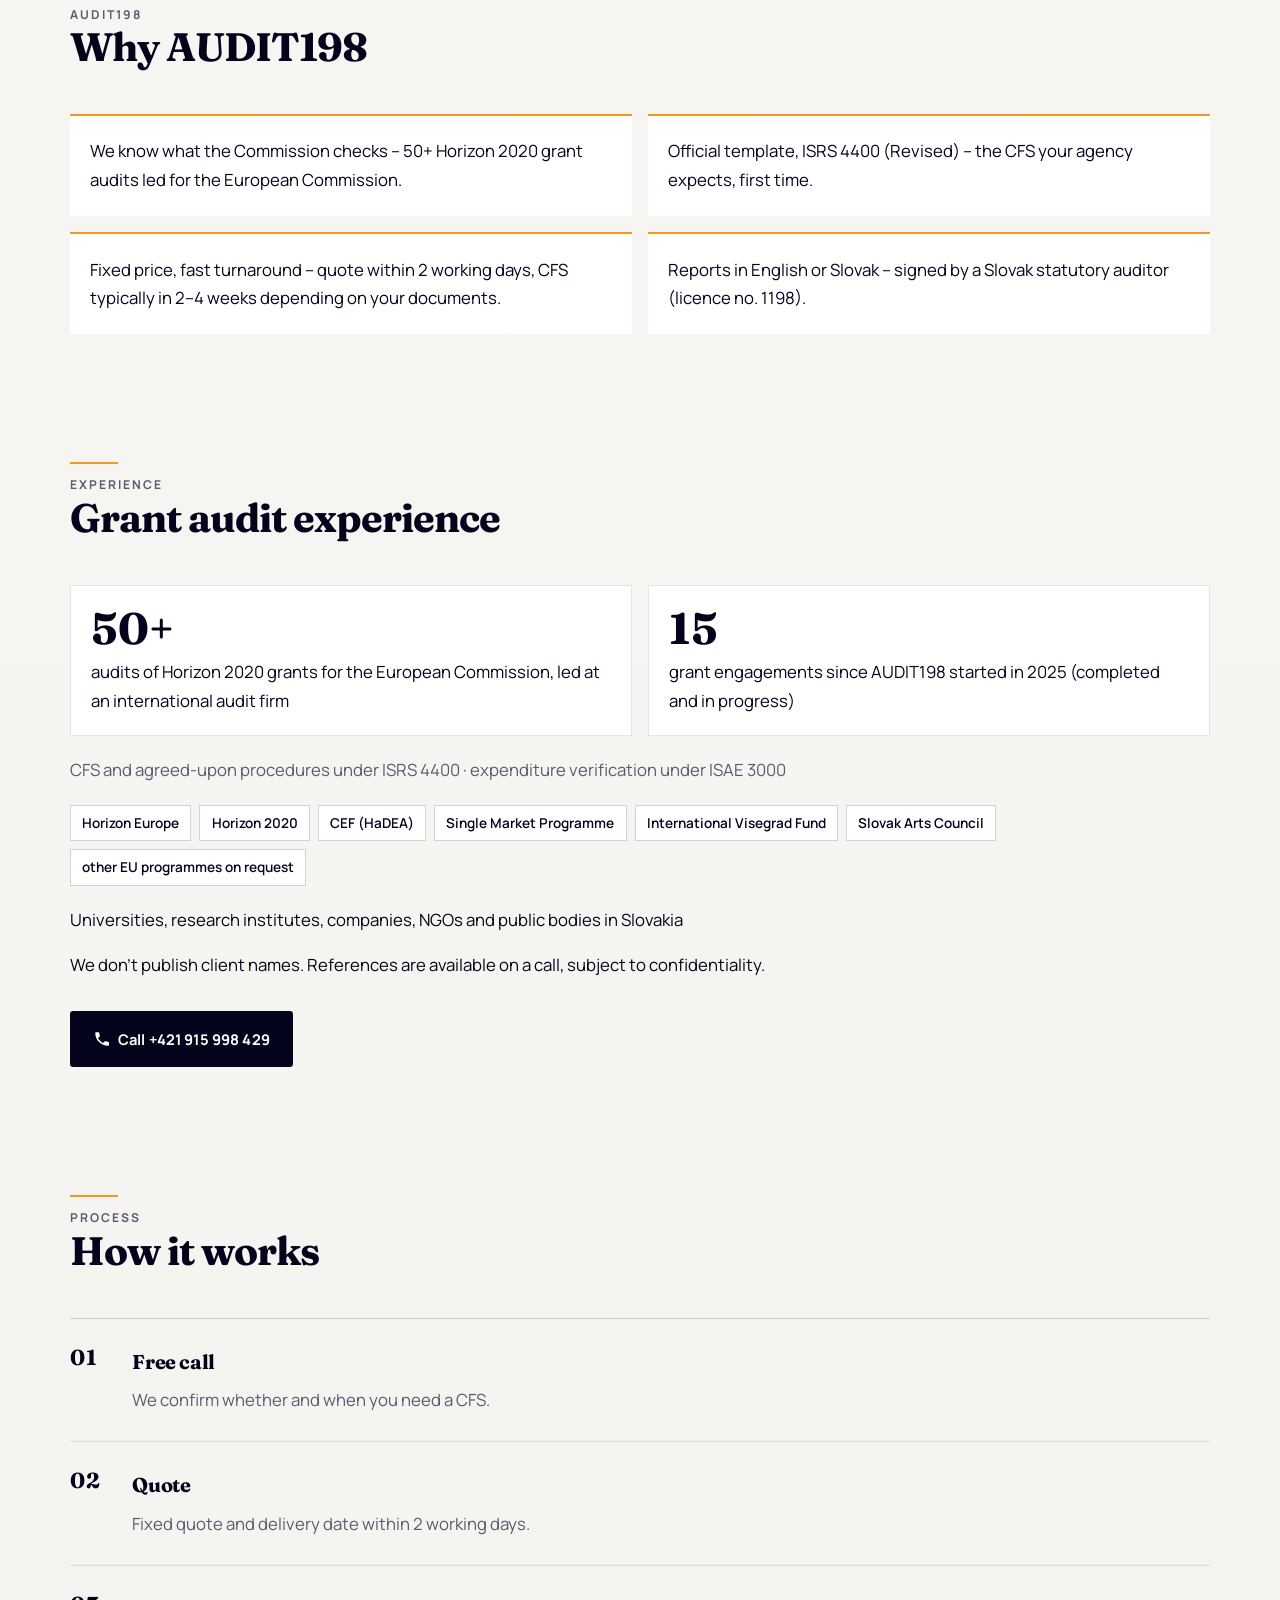
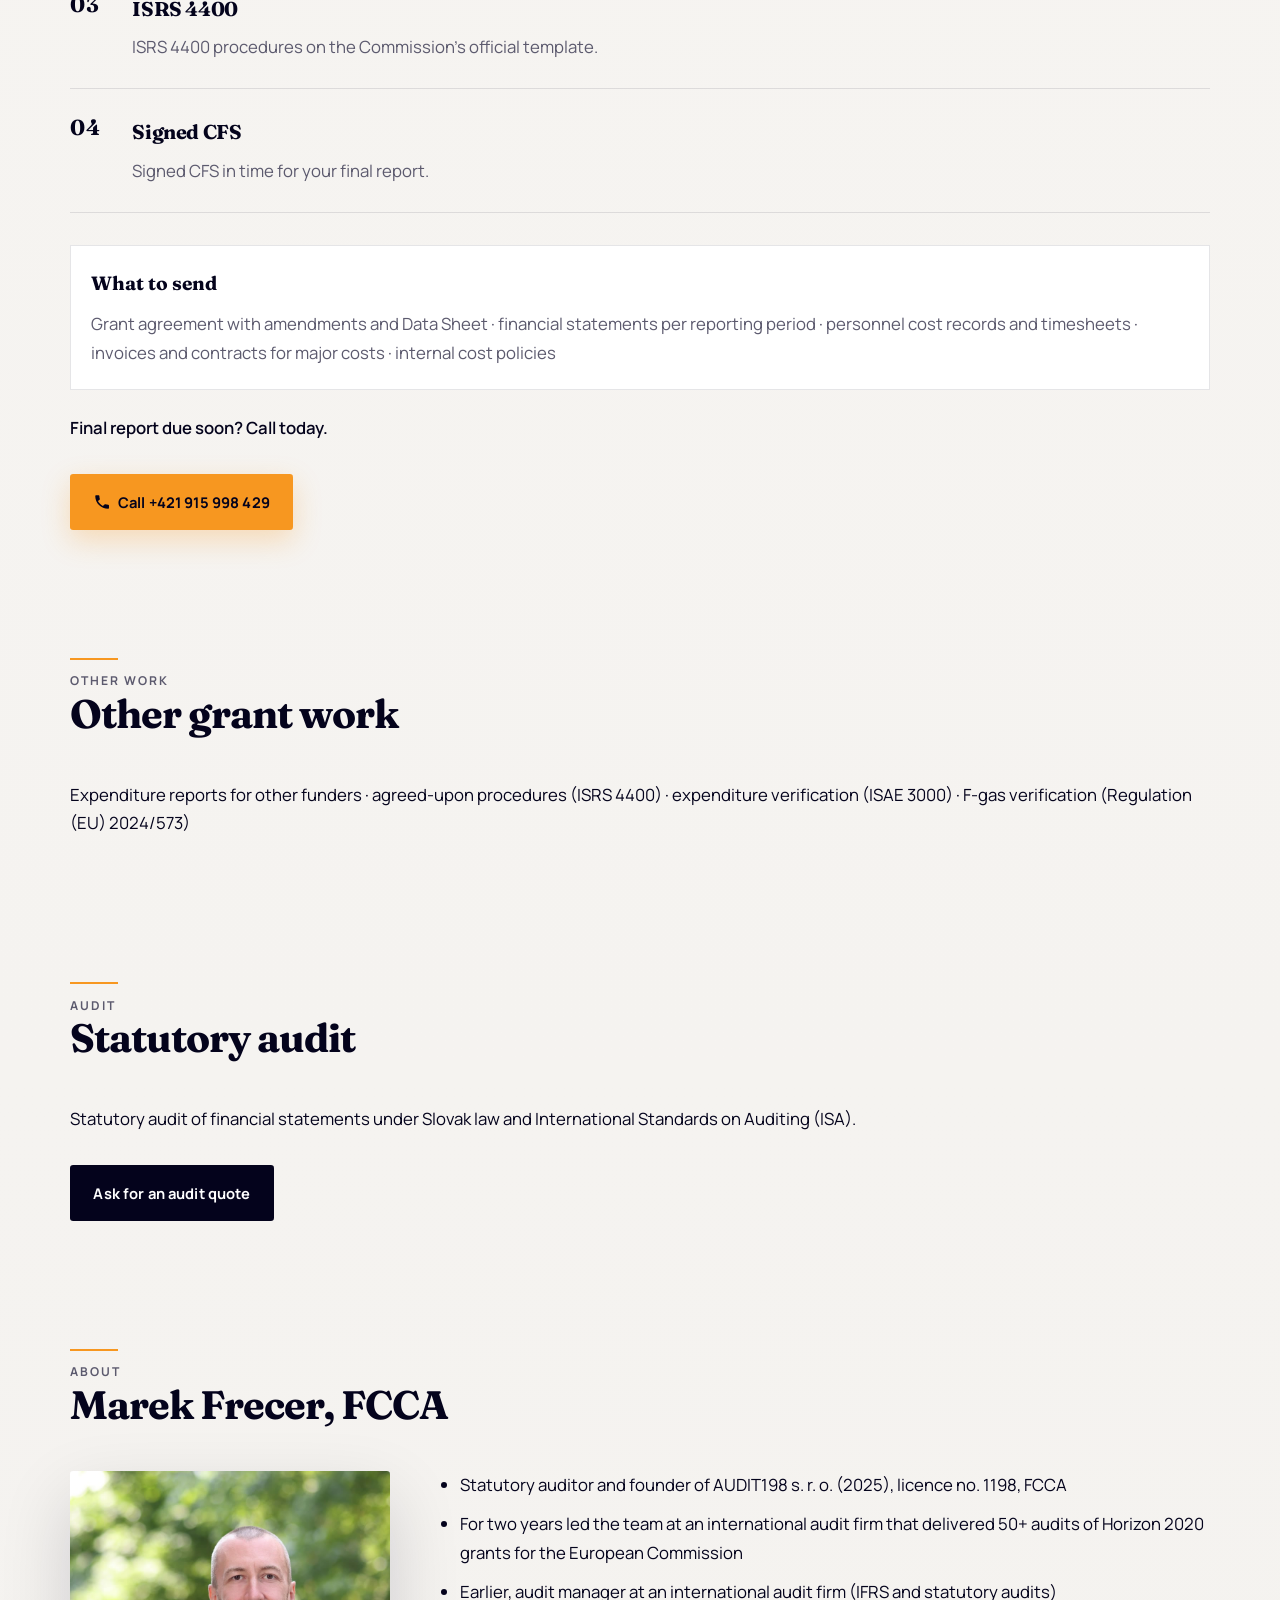
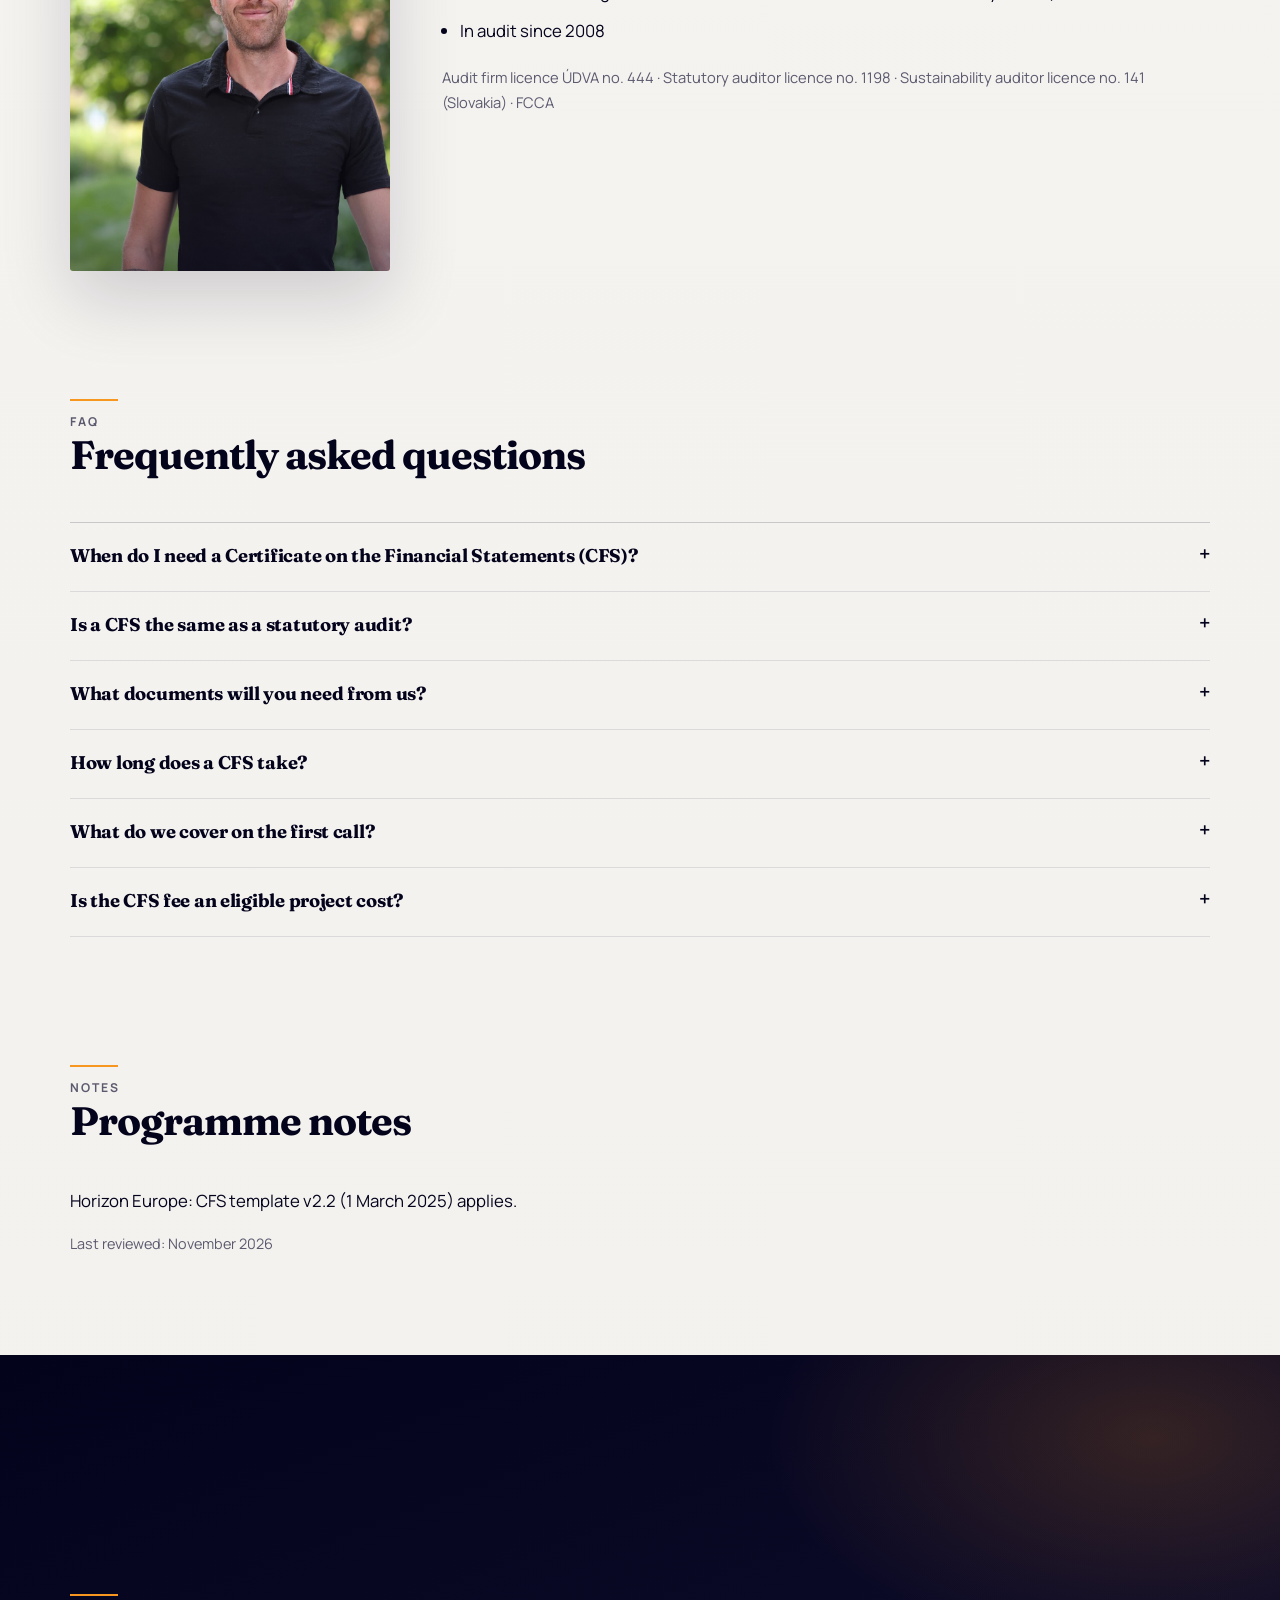
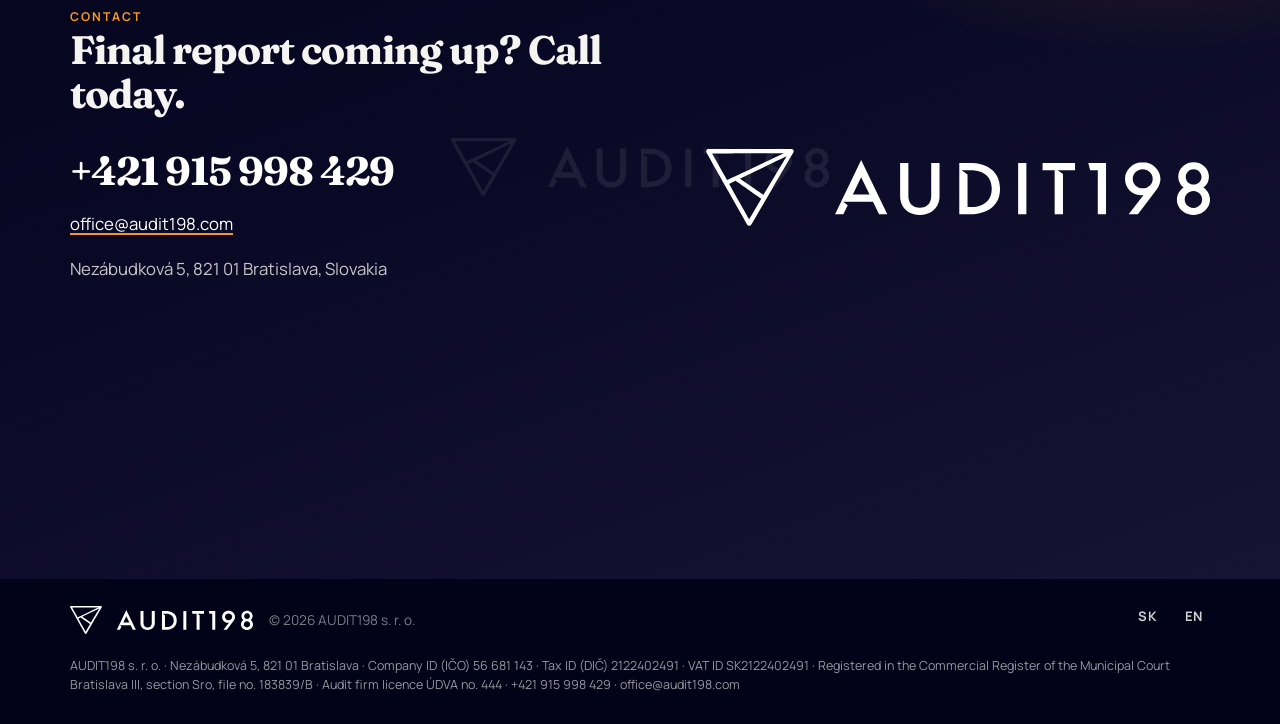
==== commit 20305d61: "Add SEO metadata, sitemap, 404, and self-hosted fonts Update SK/EN titles, descriptions, Open Graph/" ====
--- a/en/index.html
+++ b/en/index.html
@@ -3,10 +3,10 @@
   <head>
     <meta charset="utf-8" />
     <meta name="viewport" content="width=device-width, initial-scale=1" />
-    <title>Grant Programme Audits and CFS | AUDIT198 s.r.o.</title>
+    <title>CFS & EU Grant Audits in Slovakia (Horizon Europe) | AUDIT198</title>
     <meta
       name="description"
-      content="Grant programme audits and Certificate on Financial Statements (CFS) under ISRS 4400. Experience with Horizon Europe, H2020 and other EU grants. Free consultation."
+      content="Certificate on the Financial Statements (CFS) for Horizon Europe and other EU grant beneficiaries in Slovakia. ISRS 4400, fixed price, reports in English. +421 915 998 429."
     />
     <meta name="theme-color" content="#04031c" />
     <link rel="canonical" href="https://www.audit198.com/en/" />
@@ -14,23 +14,26 @@
     <link rel="icon" href="../assets/brand/audit198-favicon-ink.svg" type="image/svg+xml" />
     <link rel="icon" href="../assets/brand/audit198-favicon-ink-32.png" type="image/png" sizes="32x32" />
     <link rel="apple-touch-icon" href="../assets/brand/audit198-favicon-ink-180.png" sizes="180x180" />
-    <link rel="preconnect" href="https://fonts.googleapis.com" />
-    <link rel="preconnect" href="https://fonts.gstatic.com" crossorigin />
-    <link
-      href="https://fonts.googleapis.com/css2?family=Fraunces:opsz,wght@9..144,500;9..144,600;9..144,700&family=Manrope:wght@400;500;600;700&display=swap"
-      rel="stylesheet"
-    />
     <link rel="stylesheet" href="../css/styles.css" />
     <link rel="alternate" hreflang="sk" href="https://www.audit198.com/" />
     <link rel="alternate" hreflang="en" href="https://www.audit198.com/en/" />
     <link rel="alternate" hreflang="x-default" href="https://www.audit198.com/" />
     <meta property="og:type" content="website" />
     <meta property="og:url" content="https://www.audit198.com/en/" />
-    <meta property="og:title" content="Grant Programme Audits and CFS | AUDIT198 s.r.o." />
-    <meta property="og:description" content="Grant programme audits and Certificate on Financial Statements (CFS) under ISRS 4400. Experience with Horizon Europe, H2020 and other EU grants. Free consultation." />
-    <meta property="og:locale" content="en_US" />
+    <meta property="og:title" content="CFS & EU Grant Audits in Slovakia (Horizon Europe) | AUDIT198" />
+    <meta property="og:description" content="Certificate on the Financial Statements (CFS) for Horizon Europe and other EU grant beneficiaries in Slovakia. ISRS 4400, fixed price, reports in English. +421 915 998 429." />
+    <meta property="og:locale" content="en_GB" />
     <meta property="og:locale:alternate" content="sk_SK" />
-    <meta property="og:site_name" content="AUDIT198 s.r.o." />
+    <meta property="og:site_name" content="AUDIT198 s. r. o." />
+    <meta property="og:image" content="https://www.audit198.com/assets/og-en.png" />
+    <meta property="og:image:width" content="1200" />
+    <meta property="og:image:height" content="630" />
+    <meta property="og:image:alt" content="AUDIT198 – Certificate on the Financial Statements (CFS) for EU grants" />
+    <meta name="twitter:card" content="summary_large_image" />
+    <meta name="twitter:image" content="https://www.audit198.com/assets/og-en.png" />
+    <script type="application/ld+json">
+{"@context":"https://schema.org","@type":["AccountingService","LocalBusiness"],"name":"AUDIT198 s. r. o.","url":"https://www.audit198.com/en/","logo":"https://www.audit198.com/assets/brand/audit198-logo-horizontal-ink-2000w.png","image":"https://www.audit198.com/assets/marek.jpg","telephone":"+421915998429","email":"office@audit198.com","address":{"@type":"PostalAddress","streetAddress":"Nezábudková 5","postalCode":"821 01","addressLocality":"Bratislava","addressCountry":"SK"},"vatID":"SK2122402491","taxID":"2122402491","areaServed":"SK","knowsLanguage":["sk","en"],"inLanguage":"en","description":"Certificate on the Financial Statements (CFS) for Horizon Europe and other EU grant beneficiaries in Slovakia. ISRS 4400, fixed price, reports in English. +421 915 998 429.","founder":{"@type":"Person","name":"Marek Frecer","honorificSuffix":"FCCA","jobTitle":"Statutory auditor"},"makesOffer":[{"@type":"Offer","itemOffered":{"@type":"Service","name":"Certificate on the Financial Statements (CFS) for EU grants"}},{"@type":"Offer","itemOffered":{"@type":"Service","name":"Statutory audit"}}]}
+    </script>
   </head>
   <body>
     <a class="skip-link" href="#main">
--- a/css/styles.css
+++ b/css/styles.css
@@ -1,3 +1,54 @@
+/* Self-hosted fonts */
+@font-face {
+  font-family: "Fraunces";
+  src: url("../assets/fonts/fraunces-500.woff2") format("woff2");
+  font-weight: 500;
+  font-style: normal;
+  font-display: swap;
+}
+@font-face {
+  font-family: "Fraunces";
+  src: url("../assets/fonts/fraunces-600.woff2") format("woff2");
+  font-weight: 600;
+  font-style: normal;
+  font-display: swap;
+}
+@font-face {
+  font-family: "Fraunces";
+  src: url("../assets/fonts/fraunces-700.woff2") format("woff2");
+  font-weight: 700;
+  font-style: normal;
+  font-display: swap;
+}
+@font-face {
+  font-family: "Manrope";
+  src: url("../assets/fonts/manrope-400.woff2") format("woff2");
+  font-weight: 400;
+  font-style: normal;
+  font-display: swap;
+}
+@font-face {
+  font-family: "Manrope";
+  src: url("../assets/fonts/manrope-500.woff2") format("woff2");
+  font-weight: 500;
+  font-style: normal;
+  font-display: swap;
+}
+@font-face {
+  font-family: "Manrope";
+  src: url("../assets/fonts/manrope-600.woff2") format("woff2");
+  font-weight: 600;
+  font-style: normal;
+  font-display: swap;
+}
+@font-face {
+  font-family: "Manrope";
+  src: url("../assets/fonts/manrope-700.woff2") format("woff2");
+  font-weight: 700;
+  font-style: normal;
+  font-display: swap;
+}
+
 /* AUDIT198 — brand visual system
    Ink #04031c · Accent orange #f79720
 */
